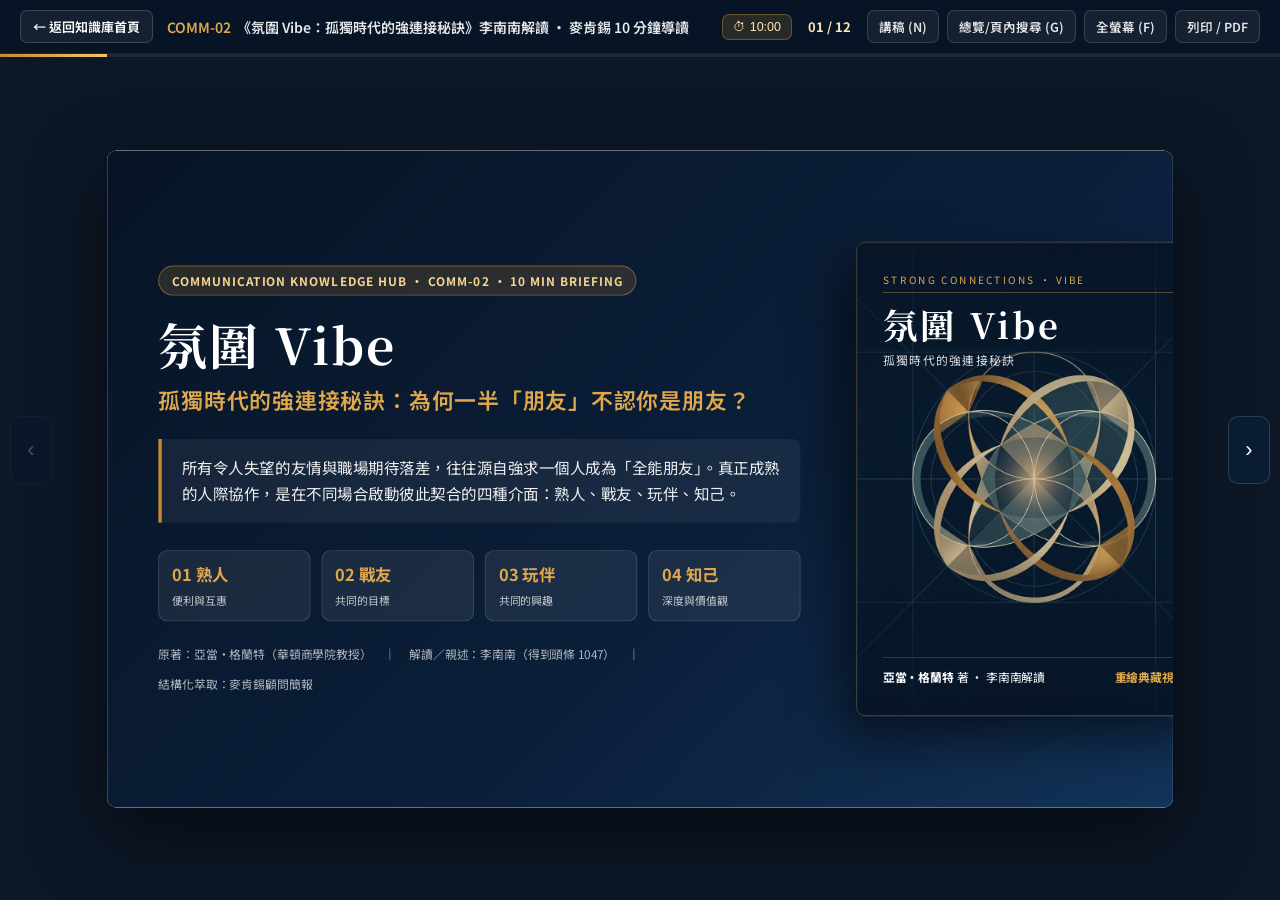
==== decks/vibe-friendship-interfaces.html @ c66e3074 "feat: add COMM-02 Vibe (Adam Grant / Li Nannan) 12-slide McKinsey deck, SVG visuals & search index" ====
<!DOCTYPE html>
<html lang="zh-Hant">
<head>
  <meta charset="UTF-8" />
  <meta name="viewport" content="width=device-width, initial-scale=1.0" />
  <title>《氛圍 Vibe》李南南解讀亞當·格蘭特｜麥肯錫 10 分鐘精華簡報（12 頁）</title>
  <link rel="preconnect" href="https://fonts.googleapis.com" />
  <link rel="preconnect" href="https://fonts.gstatic.com" crossorigin />
  <link href="https://fonts.googleapis.com/css2?family=Noto+Sans+TC:wght@400;500;600;700&family=Noto+Serif+TC:wght@600;700&display=swap" rel="stylesheet" />
  <link rel="stylesheet" href="../assets/css/deck.css" />
</head>
<body>
  <!-- Top Toolbar -->
  <header class="deck-topbar">
    <div class="deck-left">
      <a href="../index.html" class="btn-back-home">← 返回知識庫首頁</a>
      <div class="deck-title-bar">
        <span>COMM-02</span>《氛圍 Vibe：孤獨時代的強連接秘訣》李南南解讀 · 麥肯錫 10 分鐘導讀
      </div>
    </div>

    <div class="deck-controls">
      <button type="button" class="timer-pill" id="timer-pill" title="點擊開始/暫停 10 分鐘計時（雙擊重置）">⏱ 10:00</button>
      <span class="slide-counter" id="slide-counter">01 / 12</span>
      <button type="button" class="ctrl-btn" id="btn-notes" title="快捷鍵 N">講稿 (N)</button>
      <button type="button" class="ctrl-btn" id="btn-grid" title="快捷鍵 G">總覽/頁內搜尋 (G)</button>
      <button type="button" class="ctrl-btn" id="btn-fs" title="快捷鍵 F">全螢幕 (F)</button>
      <button type="button" class="ctrl-btn" id="btn-print" title="列印或匯出 PDF">列印 / PDF</button>
    </div>
  </header>

  <div class="progress-track"><div class="progress-fill" id="progress-fill"></div></div>

  <!-- Navigation Arrows -->
  <button type="button" class="nav-arrow nav-prev" id="btn-prev" aria-label="上一頁">‹</button>
  <button type="button" class="nav-arrow nav-next" id="btn-next" aria-label="下一頁">›</button>

  <!-- Main 16:9 Scaled Stage -->
  <main class="stage-wrapper" id="stage-wrapper">
    <div class="stage-scaler" id="stage-scaler">

      <!-- ================================================================
           SLIDE 01 : 封面
           ================================================================ -->
      <section class="slide slide-cover active"
        data-kicker="COVER · 麥肯錫 10 分鐘精華導讀"
        data-title="《氛圍 Vibe》你的朋友裡，有一半人並不把你當成朋友？"
        data-note-conclusion="這份導讀揭示成年人友誼失望的真正根源：不是人心薄涼，而是「朋友」一詞太含糊；學會精準匹配四種關係介面，才能建立強連接。"
        data-note-evidence="來源為《得到頭條》第 1047 期（11 分 58 秒，李南南親述），解讀華頓商學院組織心理學教授亞當·格蘭特 10 月 13 日上市即登《紐約時報》暢銷榜第一的新書《Vibe》（直譯《氛圍：孤獨時代的強連接秘訣》）。"
        data-note-transition="在深入案例前，我們先用一頁邏輯骨架圖鳥瞰全篇的推論脈絡與結構分工。">
        <div class="cover-grid">
          <div>
            <div class="cover-tag">COMMUNICATION KNOWLEDGE HUB · COMM-02 · 10 MIN BRIEFING</div>
            <h1 class="cover-title">氛圍 Vibe</h1>
            <p class="cover-subtitle">孤獨時代的強連接秘訣：為何一半「朋友」不認你是朋友？</p>
            <div class="cover-thesis">
              所有令人失望的友情與職場期待落差，往往源自強求一個人成為「全能朋友」。真正成熟的人際協作，是在不同場合啟動彼此契合的四種介面：熟人、戰友、玩伴、知己。
            </div>
            <div class="cover-four-badges">
              <div class="cover-badge"><strong>01 熟人</strong><span>便利與互惠</span></div>
              <div class="cover-badge"><strong>02 戰友</strong><span>共同的目標</span></div>
              <div class="cover-badge"><strong>03 玩伴</strong><span>共同的興趣</span></div>
              <div class="cover-badge"><strong>04 知己</strong><span>深度與價值觀</span></div>
            </div>
            <div style="margin-top:26px;font-size:13px;color:rgba(255,255,255,0.68);display:flex;gap:14px;flex-wrap:wrap;">
              <span>原著：亞當·格蘭特（華頓商學院教授）</span>
              <span>｜</span>
              <span>解讀／親述：李南南（得到頭條 1047）</span>
              <span>｜</span>
              <span>結構化萃取：麥肯錫顧問簡報</span>
            </div>
          </div>

          <div class="cover-book-mockup">
            <img src="../assets/images/book-vibe-cover-art.jpg" alt="《氛圍 Vibe》重新繪製典藏封面插畫" />
            <div class="cover-book-scrim"></div>
            <div class="cover-book-top">
              <div style="font-size:11px;letter-spacing:0.22em;color:#E0A84B;border-bottom:1px solid rgba(224,168,75,0.45);padding-bottom:6px;margin-bottom:12px;">STRONG CONNECTIONS · VIBE</div>
              <div style="font-family:'Noto Serif TC',serif;font-size:38px;font-weight:700;letter-spacing:0.08em;line-height:1.2;">氛圍 Vibe</div>
              <div style="font-size:13px;color:rgba(255,255,255,0.85);letter-spacing:0.12em;margin-top:6px;">孤獨時代的強連接秘訣</div>
            </div>
            <div class="cover-book-bottom" style="display:flex;justify-content:space-between;align-items:flex-end;border-top:1px solid rgba(255,255,255,0.2);padding-top:12px;font-size:13px;">
              <div><strong>亞當·格蘭特</strong> 著 · 李南南解讀</div>
              <div style="color:#E0A84B;font-weight:700;">重繪典藏視覺</div>
            </div>
          </div>
        </div>
      </section>

      <!-- ================================================================
           SLIDE 02 : 全篇邏輯骨架圖
           ================================================================ -->
      <section class="slide"
        data-kicker="01 · 全篇邏輯骨架圖"
        data-title="全篇依「現象衝擊→四維拆解→跨界實證→介面升維」推演，重塑成人交往認知"
        data-note-conclusion="本篇結構非常嚴謹，先用「50% 名單錯位」打破迷思，再提出格蘭特的四維朋友模型與跨時代實證，最後延伸為李南南對人性介面與內容創作的洞察。"
        data-note-evidence="格蘭特研究的獨特價值在於不侷限於單一商業公司職場（避免體制內 vs 創業公司文化落差），而是以人類普遍共性為起點，案例涵蓋 1926 年牛津文學史、NASA 國際太空站到好萊塢與華語影壇。"
        data-note-transition="讓我們先聚焦第一個令人意外的研究結論：為什麼你名單裡有一半人並不把你當朋友？">
        <div class="slide-header">
          <div class="slide-kicker-row">
            <span class="slide-kicker">01 · ARCHITECTURE · 全篇邏輯骨架與視角區分</span>
            <span class="slide-pacing">建議節奏 00:50–01:40</span>
          </div>
          <h2 class="action-title">全篇依「現象衝擊→四維拆解→跨界實證→介面升維」推演，重塑<em>成人交往認知</em></h2>
        </div>

        <div class="slide-body">
          <div class="svg-box" style="flex:1;padding:14px;">
            <svg viewBox="0 0 1140 430" xmlns="http://www.w3.org/2000/svg" font-family="'Noto Sans TC', sans-serif">
              <defs>
                <marker id="v-arr-n" viewBox="0 0 10 10" refX="8" refY="5" markerWidth="7" markerHeight="7" orient="auto"><path d="M0,1 L9,5 L0,9 z" fill="#0B1F3A"/></marker>
                <marker id="v-arr-g" viewBox="0 0 10 10" refX="8" refY="5" markerWidth="7" markerHeight="7" orient="auto"><path d="M0,1 L9,5 L0,9 z" fill="#C88A2E"/></marker>
              </defs>

              <!-- Band Header: Grant vs Li Nannan -->
              <rect x="20" y="16" width="810" height="36" rx="8" fill="#0B1F3A"/>
              <text x="425" y="39" text-anchor="middle" fill="#FDE6B8" font-size="13.5" font-weight="700">第一部分：亞當·格蘭特《Vibe》原書核心研究（跨物種共性 · 太空站到體育場）</text>

              <rect x="846" y="16" width="274" height="36" rx="8" fill="#C88A2E"/>
              <text x="983" y="39" text-anchor="middle" fill="#FFFFFF" font-size="13.5" font-weight="700">第二部分：李南南個人延伸思考</text>

              <!-- 4 Columns -->
              <!-- Step 1 -->
              <rect x="20" y="68" width="252" height="270" rx="12" fill="#F8FAFC" stroke="#0B1F3A" stroke-width="2"/>
              <rect x="20" y="68" width="252" height="42" rx="10" fill="#0B1F3A"/>
              <text x="146" y="95" text-anchor="middle" fill="#FFFFFF" font-size="16" font-weight="700">1. 破題診斷 (P03)</text>
              <text x="146" y="136" text-anchor="middle" fill="#B91C1C" font-size="14" font-weight="700">50% 友誼名單不對稱</text>
              <text x="36" y="168" fill="#334155" font-size="13">• 另一半眼裡你只是同事／熟人</text>
              <text x="36" y="194" fill="#334155" font-size="13">• 病灶不在感情薄涼，而在</text>
              <text x="36" y="216" fill="#0B1F3A" font-size="13.5" font-weight="700">  「朋友」一詞太含糊</text>
              <text x="36" y="244" fill="#334155" font-size="13">• 雙方無法對齊彼此期待</text>
              <rect x="34" y="274" width="224" height="48" rx="6" fill="#FEF2F2" stroke="#FCA5A5"/>
              <text x="146" y="303" text-anchor="middle" fill="#B91C1C" font-size="12.5" font-weight="700">痛點：盲求「全能朋友」</text>

              <line x1="272" y1="200" x2="296" y2="200" stroke="#0B1F3A" stroke-width="2.4" marker-end="url(#v-arr-n)"/>

              <!-- Step 2 -->
              <rect x="302" y="68" width="252" height="270" rx="12" fill="#FFFFFF" stroke="#132E52" stroke-width="2"/>
              <rect x="302" y="68" width="252" height="42" rx="10" fill="#132E52"/>
              <text x="428" y="95" text-anchor="middle" fill="#FFFFFF" font-size="16" font-weight="700">2. 核心模型 (P04)</text>
              <text x="428" y="136" text-anchor="middle" fill="#C88A2E" font-size="14" font-weight="700">朋友的四種維度拆解</text>
              <text x="320" y="168" fill="#0B1F3A" font-size="13.5" font-weight="700">① 熟人：便利與互惠</text>
              <text x="320" y="196" fill="#0B1F3A" font-size="13.5" font-weight="700">② 戰友：共同的目標</text>
              <text x="320" y="224" fill="#0B1F3A" font-size="13.5" font-weight="700">③ 玩伴：共同的興趣</text>
              <text x="320" y="252" fill="#0B1F3A" font-size="13.5" font-weight="700">④ 知己：深度情感＋價值觀</text>
              <rect x="316" y="274" width="224" height="48" rx="6" fill="#F0FDFA" stroke="#0F766E"/>
              <text x="428" y="303" text-anchor="middle" fill="#0F766E" font-size="12.5" font-weight="700">解方：在對的場合啟動對的介面</text>

              <line x1="554" y1="200" x2="578" y2="200" stroke="#0B1F3A" stroke-width="2.4" marker-end="url(#v-arr-n)"/>

              <!-- Step 3 -->
              <rect x="584" y="68" width="246" height="270" rx="12" fill="#FFFFFF" stroke="#1E4270" stroke-width="2"/>
              <rect x="584" y="68" width="246" height="42" rx="10" fill="#1E4270"/>
              <text x="707" y="95" text-anchor="middle" fill="#FFFFFF" font-size="16" font-weight="700">3. 實證案例 (P05–07)</text>
              <text x="707" y="136" text-anchor="middle" fill="#1E4270" font-size="14" font-weight="700">跨界四大經典實證</text>
              <text x="600" y="168" fill="#334155" font-size="13">• 路易斯 ✕ 托爾金（墨水社）</text>
              <text x="600" y="196" fill="#334155" font-size="13">• NASA 太空站極端性格搭檔</text>
              <text x="600" y="224" fill="#334155" font-size="13">• 阿斯泰爾 ✕ 金杰羅傑斯</text>
              <text x="600" y="252" fill="#334155" font-size="13">• 周星馳 ✕ 配音員石班瑜</text>
              <rect x="598" y="274" width="218" height="48" rx="6" fill="#F1F5F9" stroke="#CBD5E1"/>
              <text x="707" y="303" text-anchor="middle" fill="#0B1F3A" font-size="12.5" font-weight="700">戰友極默契 ≠ 私下必為密友</text>

              <line x1="830" y1="200" x2="854" y2="200" stroke="#C88A2E" stroke-width="2.4" marker-end="url(#v-arr-g)"/>

              <!-- Step 4 -->
              <rect x="860" y="68" width="260" height="270" rx="12" fill="#FEF7E8" stroke="#C88A2E" stroke-width="2.2"/>
              <rect x="860" y="68" width="260" height="42" rx="10" fill="#C88A2E"/>
              <text x="990" y="95" text-anchor="middle" fill="#FFFFFF" font-size="16" font-weight="700">4. 認知升維 (P08–09)</text>
              <text x="990" y="136" text-anchor="middle" fill="#B4771E" font-size="14" font-weight="700">面對的是「人性不同介面」</text>
              <text x="876" y="168" fill="#334155" font-size="13">• 人性共通：獵奇／上進／慵懶</text>
              <text x="876" y="196" fill="#334155" font-size="13">• 不同平台放置不同介面</text>
              <text x="876" y="224" fill="#334155" font-size="13">• 「受眾定位」多為偽概念</text>
              <text x="876" y="252" fill="#0B1F3A" font-size="13" font-weight="700">• 人同此心：自己是最好的標準</text>
              <rect x="874" y="274" width="232" height="48" rx="6" fill="#0B1F3A"/>
              <text x="990" y="303" text-anchor="middle" fill="#FDE6B8" font-size="12.5" font-weight="700">落地：團隊四象限盤點 (P10–12)</text>

              <!-- Bottom Bar -->
              <rect x="20" y="356" width="1100" height="54" rx="10" fill="#F1F5F9" stroke="#CBD5E1"/>
              <text x="570" y="388" text-anchor="middle" fill="#0B1F3A" font-size="14" font-weight="700">
                研究視角提醒：不依賴單一商業職場假設（如體制內 vs 創業公司差異），而是回歸人類共通的關係發生機制
              </text>
            </svg>
          </div>
        </div>

        <div class="slide-footer">
          <span class="slide-takeaway">格蘭特拆解「友誼四維度」，李南南進一步推演至「人性多介面」與「人同此心」的判斷標準。</span>
          <span class="page-num">02 / 12</span>
        </div>
      </section>

      <!-- ================================================================
           SLIDE 03 : 破題與核心洞察（50% 單向朋友現象）
           ================================================================ -->
      <section class="slide"
        data-kicker="02 · 現象破題與病灶診斷"
        data-title="你心中的朋友名單只有一半是雙向的——病灶不在感情薄涼，而是「朋友」一詞太含糊"
        data-note-conclusion="當你覺得某個朋友「不夠義氣」或「聊不來」時，往往不是感情出了問題，而是你們對「朋友」的定義根本沒對齊。"
        data-note-evidence="格蘭特引述大量研究指出：列出你心裡的朋友名單，大約只有一半人也會把你放進他們的朋友名單；另一半人眼裡你只是同事、熟人或點頭之交。源頭正是「朋友」這兩個字涵蓋太多異質期待，導致雙方無法校準邊界。"
        data-note-transition="既然「朋友」這個詞太模糊，格蘭特如何把它精準拆解？下一頁呈現《Vibe》最核心的四維朋友分類圖。">
        <div class="slide-header">
          <div class="slide-kicker-row">
            <span class="slide-kicker">02 · ROOT CAUSE DIAGNOSIS · 50% 單向名單的真正成因</span>
            <span class="slide-pacing">建議節奏 01:40–02:30</span>
          </div>
          <h2 class="action-title">你心中的朋友名單只有<em>一半是雙向的</em>——病灶不在感情薄涼，而是<em>「朋友」一詞太含糊</em></h2>
        </div>

        <div class="slide-body">
          <div class="grid-2-wide">
            <!-- Left SVG: 50% Asymmetric List -->
            <div class="svg-box" style="padding:14px;">
              <svg viewBox="0 0 680 420" xmlns="http://www.w3.org/2000/svg" font-family="'Noto Sans TC', sans-serif">
                <defs>
                  <marker id="arr-b3" viewBox="0 0 10 10" refX="8" refY="5" markerWidth="6" markerHeight="6" orient="auto"><path d="M0,1 L9,5 L0,9 z" fill="#0F766E"/></marker>
                  <marker id="arr-r3" viewBox="0 0 10 10" refX="8" refY="5" markerWidth="6" markerHeight="6" orient="auto"><path d="M0,1 L9,5 L0,9 z" fill="#B91C1C"/></marker>
                </defs>
                <text x="16" y="26" fill="#0B1F3A" font-size="16" font-weight="700">大量實證研究揭示：成年人友誼名單的「50% 錯位現象」</text>

                <!-- Left Box: Your List -->
                <rect x="18" y="54" width="230" height="330" rx="12" fill="#0B1F3A"/>
                <text x="133" y="92" text-anchor="middle" fill="#E0A84B" font-size="14" font-weight="700">你心裡認定的</text>
                <text x="133" y="122" text-anchor="middle" fill="#FFFFFF" font-size="24" font-weight="700">「朋友名單」</text>
                <text x="133" y="152" text-anchor="middle" fill="#CBD5E1" font-size="13">100% 放入心中清單</text>

                <rect x="42" y="180" width="182" height="82" rx="8" fill="rgba(15,118,110,0.35)" stroke="#34D399"/>
                <text x="133" y="214" text-anchor="middle" fill="#FFFFFF" font-size="22" font-weight="800">~ 50%</text>
                <text x="133" y="242" text-anchor="middle" fill="#CCFBF1" font-size="13">雙向互認的朋友</text>

                <rect x="42" y="278" width="182" height="82" rx="8" fill="rgba(185,28,28,0.35)" stroke="#FCA5A5"/>
                <text x="133" y="312" text-anchor="middle" fill="#FFFFFF" font-size="22" font-weight="800">~ 50%</text>
                <text x="133" y="340" text-anchor="middle" fill="#FEE2E2" font-size="13">單向認定（認知錯位）</text>

                <!-- Arrows -->
                <path d="M248,221 L336,144" fill="none" stroke="#0F766E" stroke-width="2.5" marker-end="url(#arr-b3)"/>
                <path d="M248,319 L336,304" fill="none" stroke="#B91C1C" stroke-width="2.5" stroke-dasharray="6,4" marker-end="url(#arr-r3)"/>

                <!-- Right Top: Mutual -->
                <rect x="346" y="54" width="318" height="148" rx="12" fill="#F0FDFA" stroke="#0F766E" stroke-width="2"/>
                <text x="368" y="88" fill="#0F766E" font-size="16" font-weight="700">✓ 雙向互認（約佔一半）</text>
                <text x="368" y="118" fill="#0B1F3A" font-size="14">對方也把你放進自己的朋友名單</text>
                <text x="368" y="146" fill="#475569" font-size="13">• 彼此期待的互動場合與深度一致</text>
                <text x="368" y="170" fill="#475569" font-size="13">• 不會強求對方扮演不符合關係的角色</text>

                <!-- Right Bottom: Unilateral -->
                <rect x="346" y="228" width="318" height="156" rx="12" fill="#FEF2F2" stroke="#B91C1C" stroke-width="2"/>
                <text x="368" y="262" fill="#B91C1C" font-size="16" font-weight="700">✗ 單向誤判（約佔另一半）</text>
                <text x="368" y="292" fill="#0B1F3A" font-size="14" font-weight="700">在對方眼裡，你其實只是：</text>
                <text x="368" y="320" fill="#334155" font-size="13.5">「一個同事」 · 「一個熟人」 · 「點頭之交」</text>
                <text x="368" y="354" fill="#B91C1C" font-size="12.5" font-weight="700">一旦遇到需要「掏心」或「大事相託」，期待立刻落空</text>
              </svg>
            </div>

            <!-- Right Diagnosis Cards -->
            <div style="display:flex;flex-direction:column;gap:14px;">
              <div class="mc-card navy-top">
                <div class="card-label">CORE INSIGHT · 格蘭特診斷</div>
                <h3 class="card-title">問題不出在感情，問題出在詞彙本身</h3>
                <ul class="mc-list">
                  <li>「朋友」這兩個字在日常語言裡<strong>承載了過多完全不同的功能</strong>。</li>
                  <li>當雙方心裡裝著不同定義時，根本<strong>無法對齊彼此的期待</strong>。</li>
                </ul>
              </div>

              <div class="mc-card gold-top">
                <div class="card-label">WHY GRANT'S VIEW TRAVELS · 研究起點優勢</div>
                <h3 class="card-title">跨越「體制內 vs 創業公司」的職場差異</h3>
                <ul class="mc-list">
                  <li>許多國外研究只看單一商業公司；回到華人環境，一輩子幹到老的體制內與高流動創業公司相處模式截然不同。</li>
                  <li>格蘭特改從<strong>人類物種的普遍共性</strong>出發，結論更具跨文化遷移力。</li>
                </ul>
              </div>

              <div class="callout-navy">
                <strong>管理與社交啟示：</strong>與其抱怨「某人變了、不夠朋友」，不如先問自己：我們原本就在同一個關係維度裡嗎？
              </div>
            </div>
          </div>
        </div>

        <div class="slide-footer">
          <span class="slide-takeaway">50% 的友誼不對稱並非人情冷暖，而是「朋友」概念過於含糊導致的期待錯位。</span>
          <span class="page-num">03 / 12</span>
        </div>
      </section>

      <!-- ================================================================
           SLIDE 04 : 亞當·格蘭特「友誼四維度」模型
           ================================================================ -->
      <section class="slide"
        data-kicker="03 · 核心理論：友誼四維度"
        data-title="將「朋友」精準拆分為熟人、戰友、玩伴、知己，破除「全能朋友」的失望幻覺"
        data-note-conclusion="所有讓人失望的友情，都源自我們期待同一個人同時佔據熟人、戰友、玩伴、知己全部四個維度。"
        data-note-evidence="格蘭特四分法：① 熟人（便利與互惠：鄰居、常去店老闆、順路打車同事）；② 戰友（共同目標：專案默契同事、創業合夥人、一起帶孩子的教練和家長）；③ 玩伴（共同興趣：球友、劇搭子、酒搭子）；④ 知己（深度情感＋共同價值觀：極少數，託妻獻子交情，最低谷時第一個想到）。"
        data-note-transition="這四個維度在真實歷史與團隊中如何共存、甚至化解對立？我們看兩個極具說服力的經典案例。">
        <div class="slide-header">
          <div class="slide-kicker-row">
            <span class="slide-kicker">03 · CORE FRAMEWORK · 亞當·格蘭特友誼四維度模型</span>
            <span class="slide-pacing">建議節奏 02:30–03:20</span>
          </div>
          <h2 class="action-title">將「朋友」精準拆分為<em>熟人、戰友、玩伴、知己</em>，破除<em>「全能朋友」</em>幻覺</h2>
        </div>

        <div class="slide-body" style="gap:14px;">
          <!-- 2x2 SVG Quadrant -->
          <div class="svg-box" style="flex:1;padding:12px;">
            <svg viewBox="0 0 1120 356" xmlns="http://www.w3.org/2000/svg" font-family="'Noto Sans TC', sans-serif">
              <!-- Q1: 熟人 -->
              <rect x="14" y="10" width="534" height="162" rx="12" fill="#F8FAFC" stroke="#64748B" stroke-width="2"/>
              <rect x="14" y="10" width="150" height="162" rx="12" fill="#334155"/>
              <text x="89" y="54" text-anchor="middle" fill="#CBD5E1" font-size="12.5" font-weight="700">DIMENSION 01</text>
              <text x="89" y="92" text-anchor="middle" fill="#FFFFFF" font-size="28" font-weight="700">熟人</text>
              <text x="89" y="128" text-anchor="middle" fill="#FDE6B8" font-size="13" font-weight="700">便利 ✕ 互惠</text>
              <text x="184" y="44" fill="#0B1F3A" font-size="15" font-weight="700">核心紐帶：日常便利與微小互惠</text>
              <text x="184" y="76" fill="#334155" font-size="13.5">• 典型人物：每天打照面的鄰居、常去店鋪的老闆、順風順路搭車同事</text>
              <text x="184" y="106" fill="#334155" font-size="13.5">• 相處邊界：大家不會掏心窩子，但在各自需要時能順手搭把手</text>
              <text x="184" y="144" fill="#64748B" font-size="12.5" font-weight="700">期待校準：珍惜日常善意，切勿拿私密心事或重大承諾苛求</text>

              <!-- Q2: 戰友 -->
              <rect x="572" y="10" width="534" height="162" rx="12" fill="#F8FAFC" stroke="#0B1F3A" stroke-width="2"/>
              <rect x="572" y="10" width="150" height="162" rx="12" fill="#0B1F3A"/>
              <text x="647" y="54" text-anchor="middle" fill="#E0A84B" font-size="12.5" font-weight="700">DIMENSION 02</text>
              <text x="647" y="92" text-anchor="middle" fill="#FFFFFF" font-size="28" font-weight="700">戰友</text>
              <text x="647" y="128" text-anchor="middle" fill="#FDE6B8" font-size="13" font-weight="700">共同目標</text>
              <text x="742" y="44" fill="#0B1F3A" font-size="15" font-weight="700">核心紐帶：共同目標與交付靠譜</text>
              <text x="742" y="76" fill="#334155" font-size="13.5">• 典型人物：專案默契同事、創業合夥人、一起帶孩子的教練與家長</text>
              <text x="742" y="106" fill="#334155" font-size="13.5">• 相處邊界：不一定聊人生理想，但並肩做事時「對方一定靠譜」</text>
              <text x="742" y="144" fill="#0B1F3A" font-size="12.5" font-weight="700">期待校準：以目標達成與專業互信為準，不必強求下班後情緒共振</text>

              <!-- Q3: 玩伴 -->
              <rect x="14" y="186" width="534" height="162" rx="12" fill="#F0FDFA" stroke="#0F766E" stroke-width="2"/>
              <rect x="14" y="186" width="150" height="162" rx="12" fill="#0F766E"/>
              <text x="89" y="230" text-anchor="middle" fill="#CCFBF1" font-size="12.5" font-weight="700">DIMENSION 03</text>
              <text x="89" y="268" text-anchor="middle" fill="#FFFFFF" font-size="28" font-weight="700">玩伴</text>
              <text x="89" y="304" text-anchor="middle" fill="#FDE6B8" font-size="13" font-weight="700">共同興趣</text>
              <text x="184" y="220" fill="#0F766E" font-size="15" font-weight="700">核心紐帶：共同興趣與純粹快樂</text>
              <text x="184" y="252" fill="#334155" font-size="13.5">• 典型人物：一起打球的球友、追劇的「劇搭子」、喝酒的「酒搭子」</text>
              <text x="184" y="282" fill="#334155" font-size="13.5">• 相處邊界：可能連對方做什麼工作都沒問過，但湊在一起就是開心</text>
              <text x="184" y="320" fill="#0F766E" font-size="12.5" font-weight="700">期待校準：享受當下同頻愉悅，不因對方不懂你的工作或煩惱而失落</text>

              <!-- Q4: 知己 -->
              <rect x="572" y="186" width="534" height="162" rx="12" fill="#FEF7E8" stroke="#C88A2E" stroke-width="2.2"/>
              <rect x="572" y="186" width="150" height="162" rx="12" fill="#C88A2E"/>
              <text x="647" y="230" text-anchor="middle" fill="#0B1F3A" font-size="12.5" font-weight="700">DIMENSION 04</text>
              <text x="647" y="268" text-anchor="middle" fill="#FFFFFF" font-size="28" font-weight="700">知己</text>
              <text x="647" y="304" text-anchor="middle" fill="#0B1F3A" font-size="13" font-weight="700">深度情感✕價值觀</text>
              <text x="742" y="220" fill="#B4771E" font-size="15" font-weight="700">核心紐帶：深度情感 ＋ 共同價值觀</text>
              <text x="742" y="252" fill="#334155" font-size="13.5">• 典型特徵：人數往往極少，能託付人生大事、具備「託妻獻子」的交情</text>
              <text x="742" y="282" fill="#334155" font-size="13.5">• 相處邊界：當你跌落人生最低谷時，腦海裡第一個想到的往往就是他</text>
              <text x="742" y="320" fill="#B4771E" font-size="12.5" font-weight="700">期待校準：稀缺而珍貴，需長期誠實與價值共鳴，無法大量批發</text>
            </svg>
          </div>

          <div class="callout-navy">
            <strong>失望的根源公式：</strong>「既懂我工作（戰友）＋ 又能陪我玩（玩伴）＋ 還能接住所有脆弱情緒（知己）」＝ <strong>強求「全能朋友」的不現實幻覺</strong>。
          </div>
        </div>

        <div class="slide-footer">
          <span class="slide-takeaway">認清熟人、戰友、玩伴、知己各自的核心紐帶，是停止人際內耗與失望的第一步。</span>
          <span class="page-num">04 / 12</span>
        </div>
      </section>

      <!-- ================================================================
           SLIDE 05 : 歷史經典實證：C.S. 路易斯 ✕ 托爾金
           ================================================================ -->
      <section class="slide"
        data-kicker="04 · 歷史經典實證：牛津「墨水社」"
        data-title="對立學派也能相交四十年：路易斯與托爾金憑「契合介面」催生兩大奇幻經典"
        data-note-conclusion="即便在學派、信仰與委員會投票上長期對立，只要找準彼此之間高度契合的介面，就能成就維持四十年的深度情誼。"
        data-note-evidence="1926 年 5 月牛津茶會，剛進牛津的 C.S. 路易斯（愛爾蘭裔、英國文學、無神論）遇見托爾金（天主教徒、保守、古英語與北歐語言）。兩人在教學委員會常投反對票，卻因同樣痴迷北歐神話一見如故，共組每週二酒吧見面的「墨水社」。路易斯近 20 年勸托爾金別放棄《魔戒》；托爾金辯論基督教拉回無神論的路易斯並間接催生《納尼亞傳奇》。"
        data-note-transition="這個 1926 年的文學史故事展現了「介面契合」跨越差異的威力；在最極端高壓的現代太空任務裡，同樣的原理依然救命。">
        <div class="slide-header">
          <div class="slide-kicker-row">
            <span class="slide-kicker">04 · HISTORICAL EVIDENCE · 1926 牛津茶會到「墨水社」的四十年情誼</span>
            <span class="slide-pacing">建議節奏 03:20–04:10</span>
          </div>
          <h2 class="action-title">對立學派也能相交四十年：路易斯與托爾金憑<em>「契合介面」</em>催生兩大奇幻經典</h2>
        </div>

        <div class="slide-body">
          <div class="grid-2-left">
            <!-- Left: Contrast Card -->
            <div style="display:flex;flex-direction:column;gap:12px;">
              <div class="mc-card red-top">
                <div class="card-label">STARTING POINT · 表面看來「注定是對手」</div>
                <h3 class="card-title">背景、信仰與牛津學派全面對立</h3>
                <table class="mc-table">
                  <thead><tr><th>對比維度</th><th>C.S. 路易斯</th><th>J.R.R. 托爾金</th></tr></thead>
                  <tbody>
                    <tr><td><strong>出身背景</strong></td><td>愛爾蘭裔</td><td>天主教徒 · 立場保守</td></tr>
                    <tr><td><strong>學術領域</strong></td><td>偏重英國文學</td><td>古英語與北歐語言</td></tr>
                    <tr><td><strong>宗教初期</strong></td><td>無神論者</td><td>虔誠天主教徒</td></tr>
                    <tr><td><strong>校內立場</strong></td><td colspan="2" style="color:#B91C1C;font-weight:700;">牛津對立學派，教學委員會上常互投反對票</td></tr>
                  </tbody>
                </table>
              </div>

              <div class="callout-gold">
                <strong>格蘭特核心觀察：</strong>他們並非每天黏在一起，也非無話不談，一輩子在某些問題上仍在對立——能走過四十年，只因從未把彼此當成「全能朋友」。
              </div>
            </div>

            <!-- Right SVG: 1926 Convergence & Triple Interface -->
            <div class="svg-box" style="padding:14px;">
              <svg viewBox="0 0 640 420" xmlns="http://www.w3.org/2000/svg" font-family="'Noto Sans TC', sans-serif">
                <defs>
                  <marker id="arr-o5" viewBox="0 0 10 10" refX="8" refY="5" markerWidth="7" markerHeight="7" orient="auto"><path d="M0,1 L9,5 L0,9 z" fill="#C88A2E"/></marker>
                </defs>
                <!-- Spark -->
                <rect x="16" y="14" width="608" height="72" rx="10" fill="#0B1F3A"/>
                <text x="320" y="42" text-anchor="middle" fill="#E0A84B" font-size="14" font-weight="700">1926 年 5 月牛津茶會 · 偶然引爆的共同介面</text>
                <text x="320" y="68" text-anchor="middle" fill="#FFFFFF" font-size="15.5" font-weight="700">聊起「北歐神話」——原來這世上還有人像自己一樣痴迷這些古老故事！</text>

                <line x1="320" y1="86" x2="320" y2="114" stroke="#C88A2E" stroke-width="2.5" marker-end="url(#arr-o5)"/>

                <!-- Inkings -->
                <rect x="70" y="122" width="500" height="58" rx="10" fill="#FEF7E8" stroke="#C88A2E" stroke-width="2"/>
                <text x="320" y="147" text-anchor="middle" fill="#0B1F3A" font-size="15" font-weight="700">共組「墨水社」：每週二在牛津酒吧見面，互相朗讀草稿</text>
                <text x="320" y="169" text-anchor="middle" fill="#B4771E" font-size="12.5">從單一契合介面出發，同時解鎖戰友、玩伴與知己三重關係</text>

                <!-- 3 Interfaces -->
                <rect x="16" y="200" width="192" height="142" rx="10" fill="#F8FAFC" stroke="#0B1F3A" stroke-width="1.8"/>
                <text x="112" y="228" text-anchor="middle" fill="#0B1F3A" font-size="15" font-weight="700">介面一：戰友</text>
                <text x="30" y="254" fill="#334155" font-size="12.5">• 共同推動英國文學復興</text>
                <text x="30" y="276" fill="#334155" font-size="12.5">• 路易斯用近二十年反覆</text>
                <text x="30" y="296" fill="#0B1F3A" font-size="12.5" font-weight="700">  勸托爾金別放棄《魔戒》</text>

                <rect x="224" y="200" width="192" height="142" rx="10" fill="#F0FDFA" stroke="#0F766E" stroke-width="1.8"/>
                <text x="320" y="228" text-anchor="middle" fill="#0F766E" font-size="15" font-weight="700">介面二：玩伴</text>
                <text x="238" y="254" fill="#334155" font-size="12.5">• 每週二固定聚在酒吧</text>
                <text x="238" y="276" fill="#334155" font-size="12.5">• 一起聊天、講笑話</text>
                <text x="238" y="296" fill="#0F766E" font-size="12.5" font-weight="700">  純粹分享創作與生活樂趣</text>

                <rect x="432" y="200" width="192" height="142" rx="10" fill="#FEF7E8" stroke="#C88A2E" stroke-width="1.8"/>
                <text x="528" y="228" text-anchor="middle" fill="#B4771E" font-size="15" font-weight="700">介面三：知己</text>
                <text x="446" y="254" fill="#334155" font-size="12.5">• 無數夜裡辯論基督教</text>
                <text x="446" y="276" fill="#334155" font-size="12.5">• 間接催生《納尼亞傳奇》</text>
                <text x="446" y="296" fill="#B4771E" font-size="12.5" font-weight="700">• 「沒有他靈魂會枯死」</text>

                <!-- Outcome -->
                <rect x="16" y="358" width="608" height="46" rx="8" fill="#0B1F3A"/>
                <text x="320" y="386" text-anchor="middle" fill="#FDE6B8" font-size="14" font-weight="700">歷史成果：沒有這兩個「對立者」的碰撞，就沒有 20 世紀最重要的兩部奇幻文學</text>
              </svg>
            </div>
          </div>
        </div>

        <div class="slide-footer">
          <span class="slide-takeaway">友誼長青不靠全方位一致，而在於在對的場合找到並深耕彼此契合的介面。</span>
          <span class="page-num">05 / 12</span>
        </div>
      </section>

      <!-- ================================================================
           SLIDE 06 : 極端實證：NASA 國際太空站搭檔
           ================================================================ -->
      <section class="slide"
        data-kicker="05 · 極端協作實證：NASA 國際太空站"
        data-title="性格完全相反也能在太空力挽狂瀾：靠的不是合拍，而是按場合精準切換對待介面"
        data-note-conclusion="高難度協作不需要團隊成員性格相投；只要清楚在訓練室、飯桌與控制台分別啟動哪種關係介面，截然相反的搭檔也能發揮極致默契。"
        data-note-evidence="國際太空站真實搭檔：美國女太空人凱迪·科爾曼（極其冷靜、分析型完美主義者）✕ 義大利男太空人保羅·內斯波利（情緒外露、浮誇、愛冒險）。NASA 純按技術能力配對，完全沒考慮性格。普通職場簡直是災難配方，兩人卻在多次危險場合力挽狂瀾——因為在訓練室是戰友、飯桌上是玩伴、控制台前是熟人。"
        data-note-transition="除了極限環境，現代娛樂與影視史上也有許多默契滿分、私下卻不強求當密友的經典例證。">
        <div class="slide-header">
          <div class="slide-kicker-row">
            <span class="slide-kicker">05 · EXTREME COLLABORATION · NASA 國際太空站真實搭檔</span>
            <span class="slide-pacing">建議節奏 04:10–05:00</span>
          </div>
          <h2 class="action-title">性格完全相反也能在太空力挽狂瀾：靠的不是合拍，而是<em>按場合切換對待介面</em></h2>
        </div>

        <div class="slide-body" style="gap:16px;">
          <!-- Top SVG: Opposite Personalities + 3 Context Switches -->
          <div class="svg-box" style="flex:1;padding:14px;">
            <svg viewBox="0 0 1120 340" xmlns="http://www.w3.org/2000/svg" font-family="'Noto Sans TC', sans-serif">
              <defs>
                <marker id="arr-s6" viewBox="0 0 10 10" refX="8" refY="5" markerWidth="7" markerHeight="7" orient="auto"><path d="M0,1 L9,5 L0,9 z" fill="#C88A2E"/></marker>
              </defs>
              <!-- Left Partner A -->
              <rect x="14" y="16" width="318" height="132" rx="10" fill="#0B1F3A"/>
              <text x="34" y="46" fill="#E0A84B" font-size="12.5" font-weight="700">美國女太空人 · NASA 技術配對</text>
              <text x="34" y="78" fill="#FFFFFF" font-size="20" font-weight="700">凱迪·科爾曼 (Cady Coleman)</text>
              <text x="34" y="108" fill="#CBD5E1" font-size="13.5">• 性格特徵：極其冷靜</text>
              <text x="34" y="130" fill="#CBD5E1" font-size="13.5">• 工作風格：接近分析型的完美主義者</text>

              <!-- Center Clash Badge -->
              <rect x="356" y="42" width="408" height="80" rx="10" fill="#FEF2F2" stroke="#FCA5A5" stroke-width="1.8"/>
              <text x="560" y="72" text-anchor="middle" fill="#B91C1C" font-size="14.5" font-weight="700">普通職場眼中的「災難配方」</text>
              <text x="560" y="98" text-anchor="middle" fill="#334155" font-size="13">NASA 挑選長時間搭檔完全不考慮性格，純按技術能力配對</text>

              <!-- Right Partner B -->
              <rect x="788" y="16" width="318" height="132" rx="10" fill="#1E4270"/>
              <text x="808" y="46" fill="#FDE6B8" font-size="12.5" font-weight="700">義大利男太空人 · 性格完全相反</text>
              <text x="808" y="78" fill="#FFFFFF" font-size="20" font-weight="700">保羅·內斯波利 (Paolo Nespoli)</text>
              <text x="808" y="108" fill="#CBD5E1" font-size="13.5">• 性格特徵：情緒外露、浮誇</text>
              <text x="808" y="130" fill="#CBD5E1" font-size="13.5">• 工作風格：熱愛冒險、表達奔放</text>

              <line x1="560" y1="122" x2="560" y2="162" stroke="#C88A2E" stroke-width="2.8" marker-end="url(#arr-s6)"/>

              <!-- 3 Situational Interface Cards -->
              <rect x="14" y="170" width="346" height="150" rx="12" fill="#F8FAFC" stroke="#0B1F3A" stroke-width="2"/>
              <rect x="14" y="170" width="346" height="40" rx="10" fill="#0B1F3A"/>
              <text x="187" y="196" text-anchor="middle" fill="#E0A84B" font-size="15" font-weight="700">場合一：訓練室 → 啟動【戰友介面】</text>
              <text x="34" y="240" fill="#0B1F3A" font-size="14" font-weight="700">對準共同任務與極限安全目標</text>
              <text x="34" y="268" fill="#334155" font-size="13">忽略情緒表達差異，只看專業分工與臨危靠譜</text>
              <text x="34" y="294" fill="#0F766E" font-size="13" font-weight="700">結果：多次在危險場合力挽狂瀾</text>

              <rect x="387" y="170" width="346" height="150" rx="12" fill="#F0FDFA" stroke="#0F766E" stroke-width="2"/>
              <rect x="387" y="170" width="346" height="40" rx="10" fill="#0F766E"/>
              <text x="560" y="196" text-anchor="middle" fill="#FFFFFF" font-size="15" font-weight="700">場合二：飯桌上 → 啟動【玩伴介面】</text>
              <text x="407" y="240" fill="#0B1F3A" font-size="14" font-weight="700">卸下任務高壓，共享生活放鬆時刻</text>
              <text x="407" y="268" fill="#334155" font-size="13">接納彼此的文化與幽默方式，維持太空艙愉悅氛圍</text>
              <text x="407" y="294" fill="#0F766E" font-size="13" font-weight="700">結果：長駐封閉空間仍保持低內耗</text>

              <rect x="760" y="170" width="346" height="150" rx="12" fill="#FEF7E8" stroke="#C88A2E" stroke-width="2"/>
              <rect x="760" y="170" width="346" height="40" rx="10" fill="#C88A2E"/>
              <text x="933" y="196" text-anchor="middle" fill="#FFFFFF" font-size="15" font-weight="700">場合三：控制台前 → 啟動【熟人介面】</text>
              <text x="780" y="240" fill="#0B1F3A" font-size="14" font-weight="700">保持專業禮貌、互惠配合、不越邊界</text>
              <text x="780" y="268" fill="#334155" font-size="13">不要求分析派變熱情，也不強迫冒險派變拘謹</text>
              <text x="780" y="294" fill="#B4771E" font-size="13" font-weight="700">結果：以「介面切換」替代性格改造</text>
            </svg>
          </div>

          <div class="callout-gold">
            <strong>關鍵結論：</strong>真正成就這對搭檔的，不是「性格合得來」，而是「從不試圖把對方變成全能朋友，清楚知道在每種場合該用哪一種方式對待對方」。
          </div>
        </div>

        <div class="slide-footer">
          <span class="slide-takeaway">團隊協作不必強求性格同頻；在不同場合切換戰友、玩伴與熟人介面，異質搭檔反而無堅不摧。</span>
          <span class="page-num">06 / 12</span>
        </div>
      </section>

      <!-- ================================================================
           SLIDE 07 : 職場黃金搭檔去魅
           ================================================================ -->
      <section class="slide"
        data-kicker="06 · 職場協作去魅：黃金搭檔的邊界"
        data-title="極致職業默契不必延伸到私生活——許多黃金搭檔在戲外從來不是親密朋友"
        data-note-conclusion="我們常誤以為事業上完美配合的搭檔私下必然親密無間；但事實證明，純粹且清晰的「戰友介面」反而能保護雙方產出世界級作品。"
        data-note-evidence="來源列舉兩組著名搭檔：① 弗雷德·阿斯泰爾 ✕ 金杰·羅傑斯（好萊塢歷史最著名歌舞搭檔，合作十部經典電影，羅傑斯在自傳寫明兩人是出色職業搭檔，戲外從不是親密無間的朋友）；② 周星馳 ✕ 配音員石班瑜（聲音成為周星馳喜劇靈魂一部分，石班瑜受訪回憶私下其實並不熟悉、很少見面、甚至沒一起吃過飯）。"
        data-note-transition="理解了不同場合的關係介面後，李南南進一步提出他自己的觀察：在成人與網路世界裡，我們究竟在跟誰互動？">
        <div class="slide-header">
          <div class="slide-kicker-row">
            <span class="slide-kicker">06 · WORKPLACE DEMYSTIFICATION · 黃金搭檔 ≠ 私密摯友</span>
            <span class="slide-pacing">建議節奏 05:00–05:45</span>
          </div>
          <h2 class="action-title">極致職業默契不必延伸到私生活——許多黃金搭檔在戲外<em>從來不是親密朋友</em></h2>
        </div>

        <div class="slide-body">
          <div class="grid-2">
            <!-- Case 1: Fred & Ginger -->
            <div class="mc-card navy-top" style="gap:14px;">
              <div>
                <div class="card-label">CASE 01 · 好萊塢影史最著名歌舞搭檔</div>
                <h3 class="card-title">弗雷德·阿斯泰爾 ✕ 金杰·羅傑斯</h3>
              </div>

              <div style="display:grid;grid-template-columns:1fr 1fr;gap:12px;">
                <div style="padding:14px;border-radius:8px;background:#F0FDFA;border-top:3px solid #0F766E;">
                  <div style="font-size:12px;font-weight:700;color:#0F766E;margin-bottom:4px;">銀幕戰友介面</div>
                  <div style="font-size:14px;font-weight:700;color:#0B1F3A;">合作十部經典電影</div>
                  <p style="margin:6px 0 0;font-size:13px;color:#334155;">銀幕上的雙人舞蹈默契堪稱影史典範，令所有觀眾深信兩人私交甚篤。</p>
                </div>
                <div style="padding:14px;border-radius:8px;background:#F8FAFC;border-top:3px solid #64748B;">
                  <div style="font-size:12px;font-weight:700;color:#64748B;margin-bottom:4px;">真實私人邊界</div>
                  <div style="font-size:14px;font-weight:700;color:#0B1F3A;">自傳親口澄清</div>
                  <p style="margin:6px 0 0;font-size:13px;color:#334155;">金杰·羅傑斯在自傳中直言：兩人是非常出色的<strong>職業搭檔</strong>，戲外從不是親密無間的朋友。</p>
                </div>
              </div>

              <div class="callout-gold">
                <strong>團隊借鏡：</strong>專案上的完美配合，本質是對齊了「戰友介面」，不需要用下班後是否吃飯聚會來檢驗關係成敗。
              </div>
            </div>

            <!-- Case 2: Stephen Chow & Shi Banyu -->
            <div class="mc-card gold-top" style="gap:14px;">
              <div>
                <div class="card-label">CASE 02 · 華語喜劇靈魂組合</div>
                <h3 class="card-title">周星馳 ✕ 御用配音員石班瑜</h3>
              </div>

              <div style="display:grid;grid-template-columns:1fr 1fr;gap:12px;">
                <div style="padding:14px;border-radius:8px;background:#FEF7E8;border-top:3px solid #C88A2E;">
                  <div style="font-size:12px;font-weight:700;color:#B4771E;margin-bottom:4px;">作品融合介面</div>
                  <div style="font-size:14px;font-weight:700;color:#0B1F3A;">喜劇形象一體兩面</div>
                  <p style="margin:6px 0 0;font-size:13px;color:#334155;">石班瑜的招牌笑聲與聲線早已成為無數觀眾心中周星馳喜劇形象不可分割的一部分。</p>
                </div>
                <div style="padding:14px;border-radius:8px;background:#F8FAFC;border-top:3px solid #64748B;">
                  <div style="font-size:12px;font-weight:700;color:#64748B;margin-bottom:4px;">真實私人邊界</div>
                  <div style="font-size:14px;font-weight:700;color:#0B1F3A;">甚至沒一起吃過飯</div>
                  <p style="margin:6px 0 0;font-size:13px;color:#334155;">石班瑜在採訪中回憶：兩人私下其實並不熟悉、見面機會極少，甚至沒一起吃過飯。</p>
                </div>
              </div>

              <div class="callout-navy">
                <strong>去魅價值：</strong>承認「專業戰友」不必等同「私人知己」，能大幅釋放職場協作的心理包袱，讓合作更純粹高效。
              </div>
            </div>
          </div>
        </div>

        <div class="slide-footer">
          <span class="slide-takeaway">許多我們以為必為好友的黃金組合，其實是守住了「戰友介面」的邊界，成就極致專業輸出。</span>
          <span class="page-num">07 / 12</span>
        </div>
      </section>

      <!-- ================================================================
           SLIDE 08 : 李南南延伸洞見：面對的是「人性不同介面」
           ================================================================ -->
      <section class="slide"
        data-kicker="07 · 成人認知升維（講者個人延伸）"
        data-title="你面對的不是一個「完整的人」，而是對方當下被平台或情境調用的「人性介面」"
        data-note-conclusion="特別註明：本頁為講者李南南的個人延伸觀點（非格蘭特原書轉述）。人們彼此像兩個物種的錯覺，往往只是因為雙方交互時調用了不同的「人性介面」。"
        data-note-evidence="李南南觀察：人與人基本情感類型差異並不大，每個人都有獵奇、上進與慵懶的一面，很少永遠上進或永遠擺爛。大家常把不同介面分置於不同平台——獵奇放短影音、上進放得到 App、想秀放小某書。過去一個月多數人既看諾貝爾獎也看八卦、既關心川普中期選舉也吃黃仁勳大瓜，單一行為都不代表全部的你。"
        data-note-transition="如果人與人底層情感差異其實沒有想像中巨大，那會如何顛覆職場上常見的「貼標籤」與「受眾定位」思維？">
        <div class="slide-header">
          <div class="slide-kicker-row">
            <span class="slide-kicker">07 · HUMAN INTERFACES (講者李南南個人觀點探討) · 非「完整的人」而是「多維介面」</span>
            <span class="slide-pacing">建議節奏 05:45–06:35</span>
          </div>
          <h2 class="action-title">你面對的不是一個「完整的人」，而是當下被情境調用的<em>「人性不同介面」</em></h2>
        </div>

        <div class="slide-body">
          <div class="grid-2-wide">
            <!-- Left SVG: Multi-interface Projection -->
            <div class="svg-box" style="padding:14px;">
              <svg viewBox="0 0 680 420" xmlns="http://www.w3.org/2000/svg" font-family="'Noto Sans TC', sans-serif">
                <defs>
                  <marker id="arr-i8" viewBox="0 0 10 10" refX="8" refY="5" markerWidth="6" markerHeight="6" orient="auto"><path d="M0,1 L9,5 L0,9 z" fill="#C88A2E"/></marker>
                </defs>
                <text x="16" y="26" fill="#0B1F3A" font-size="16" font-weight="700">成年人的「人性多介面分置現象」（尤以網際網路世界最顯著）</text>

                <!-- Center/Left Core Person -->
                <rect x="20" y="76" width="224" height="270" rx="14" fill="#0B1F3A"/>
                <text x="132" y="114" text-anchor="middle" fill="#E0A84B" font-size="13" font-weight="700">真實的每一個成年人</text>
                <text x="132" y="148" text-anchor="middle" fill="#FFFFFF" font-size="22" font-weight="700">共通基本情感</text>
                <rect x="42" y="174" width="180" height="36" rx="6" fill="rgba(255,255,255,0.1)"/>
                <text x="132" y="197" text-anchor="middle" fill="#FDE6B8" font-size="13.5">✓ 都有「上進愛學」一面</text>
                <rect x="42" y="220" width="180" height="36" rx="6" fill="rgba(255,255,255,0.1)"/>
                <text x="132" y="243" text-anchor="middle" fill="#CBD5E1" font-size="13.5">✓ 都有「獵奇八卦」一面</text>
                <rect x="42" y="266" width="180" height="36" rx="6" fill="rgba(255,255,255,0.1)"/>
                <text x="132" y="289" text-anchor="middle" fill="#CBD5E1" font-size="13.5">✓ 都有「慵懶想秀」一面</text>
                <text x="132" y="328" text-anchor="middle" fill="#94A3B8" font-size="11.5">少有人永遠上進，也少有人永遠擺爛</text>

                <!-- Arrows to 3 Platforms -->
                <path d="M244,142 L336,92" fill="none" stroke="#C88A2E" stroke-width="2.2" marker-end="url(#arr-i8)"/>
                <path d="M244,210 L336,210" fill="none" stroke="#C88A2E" stroke-width="2.2" marker-end="url(#arr-i8)"/>
                <path d="M244,278 L336,328" fill="none" stroke="#C88A2E" stroke-width="2.2" marker-end="url(#arr-i8)"/>

                <!-- Platform 1 -->
                <rect x="346" y="46" width="316" height="92" rx="10" fill="#F8FAFC" stroke="#0B1F3A" stroke-width="1.8"/>
                <text x="366" y="74" fill="#0B1F3A" font-size="14.5" font-weight="700">介面 A：得到 App（上進愛學習）</text>
                <text x="366" y="99" fill="#334155" font-size="13">關注諾貝爾獎報導、川普中期選舉、深度課程</text>
                <text x="366" y="122" fill="#64748B" font-size="12">→ 在這裡調用的是「喚醒心中猛虎」的進取介面</text>

                <!-- Platform 2 -->
                <rect x="346" y="164" width="316" height="92" rx="10" fill="#FEF7E8" stroke="#C88A2E" stroke-width="1.8"/>
                <text x="366" y="192" fill="#B4771E" font-size="14.5" font-weight="700">介面 B：短影音平台（獵奇與放鬆）</text>
                <text x="366" y="217" fill="#334155" font-size="13">刷娛樂八卦、吃黃仁勳大瓜、享受片刻閒暇</text>
                <text x="366" y="240" fill="#64748B" font-size="12">→ 每件事都是你做的，但不能代表「全部的你」</text>

                <!-- Platform 3 -->
                <rect x="346" y="282" width="316" height="92" rx="10" fill="#F0FDFA" stroke="#0F766E" stroke-width="1.8"/>
                <text x="366" y="310" fill="#0F766E" font-size="14.5" font-weight="700">介面 C：小某書（想秀一下的生活面）</text>
                <text x="366" y="335" fill="#334155" font-size="13">展示精緻生活片段、旅遊、個人品味與社交名片</text>
                <text x="366" y="358" fill="#64748B" font-size="12">→ 把不同自我分置在不同數位與現實場景中</text>
              </svg>
            </div>

            <!-- Right Cards -->
            <div style="display:flex;flex-direction:column;gap:14px;">
              <div class="mc-card navy-top">
                <div class="card-label">PERCEPTION BIAS · 為何常覺得彼此像「兩個物種」？</div>
                <h3 class="card-title">只是交互那一刻，彼此調用的介面不同</h3>
                <p style="margin:0;font-size:13.5px;color:#334155;line-height:1.65;">
                  也許你此刻正喚醒心中猛虎全力衝刺，而對方剛好在享受片刻閒暇；於是他在你眼裡就瞬間被貼上「不求上進」的標籤。
                </p>
              </div>

              <div class="mc-card gold-top" style="flex:1;">
                <div class="card-label">MATURITY CHECK · 成年人交際的清醒度</div>
                <h3 class="card-title">別拿單一介面去審判一個人的全部</h3>
                <ul class="mc-list">
                  <li>看懂介面分置，就不會因同事偶爾摸魚或家人刷短影音而全盤否定對方。</li>
                  <li>同時區辨清楚：<strong>本頁屬於講者李南南的延伸觀察</strong>，與格蘭特原書實證並列參考。</li>
                </ul>
              </div>
            </div>
          </div>
        </div>

        <div class="slide-footer">
          <span class="slide-takeaway">人與人的情感底色差異沒那麼大；看到某人當下的側面時，記得那只是他眾多介面之一。</span>
          <span class="page-num">08 / 12</span>
        </div>
      </section>

      <!-- ================================================================
           SLIDE 09 : 「人同此心」與偽「受眾定位」反思
           ================================================================ -->
      <section class="slide"
        data-kicker="08 · 判斷標準重塑（講者職業反思）"
        data-title="「人同此心，心同此理」：戒除偽受眾定位的藉口，用自己的真心認可當作最高標準"
        data-note-conclusion="除專業特定技能外，許多內容與溝通裡的「受眾定位」只是從業者交差的藉口；承認人同此心，自己真心認可的東西別人大概率也認可。"
        data-note-evidence="李南南以自身內容行業反思：『受眾定位』預設人與人截然不同（如年輕人只愛八卦、中年人一定焦慮），讓作者即使不喜歡某篇稿子也能心安理得交差——『反正總有那一類受眾愛看』，結果寫出的東西大概率不好看。真標準其實很單純卻極難：誠實面對自己，自己真心認可才會做出好作品。"
        data-note-transition="看完了現象、模型、案例與認知延伸，下一頁我們用一張因果鏈把全篇論證串起來，並誠實標註原書待續的留白。">
        <div class="slide-header">
          <div class="slide-kicker-row">
            <span class="slide-kicker">08 · COMMUNICATION INTEGRITY · 從人際介面看「受眾定位」與真誠標準</span>
            <span class="slide-pacing">建議節奏 06:35–07:20</span>
          </div>
          <h2 class="action-title"><em>「人同此心，心同此理」</em>：戒除偽受眾定位藉口，以<em>自己真心認可</em>作溝通最高標準</h2>
        </div>

        <div class="slide-body">
          <div class="grid-2">
            <!-- Left: Fake Audience Targeting -->
            <div class="mc-card red-top" style="gap:12px;">
              <div>
                <div class="card-label">TRAP · 偽「受眾定位」的心理逃避機制</div>
                <h3 class="card-title">為什麼很多人喜歡把「受眾定位」掛在嘴邊？</h3>
              </div>
              <ul class="mc-list">
                <li><strong>錯誤預設：</strong>假設人與人是截然不同的物種——年輕人只愛八卦、中年人必定焦慮、某類人無條件關心商業新聞。</li>
                <li><strong>真實動機：</strong>這個詞對創作者／溝通者「太好用」——就算自己不喜歡這份稿件或簡報，也能自我安慰「世界上有那一類受眾會喜歡」，從而<strong>心安理得地交差</strong>。</li>
                <li><strong>必然結果：</strong>建立在「假設不存在的差異」之上，寫出或講出的內容<strong>大概率不好看、難打動人</strong>。</li>
              </ul>
              <div style="margin-top:auto;padding:10px 12px;border-radius:8px;background:#FEF2F2;color:#B91C1C;font-size:12.5px;font-weight:700;">
                註：針對特定職業、特定技能的專業內容除外。
              </div>
            </div>

            <!-- Right: Sincere Standard -->
            <div class="mc-card teal-top" style="gap:12px;">
              <div>
                <div class="card-label">GOLD STANDARD · 人同此心，心同此理</div>
                <h3 class="card-title">你自己就是最好的標準——難在誠實面對自己</h3>
              </div>
              <div class="svg-box" style="border:none;padding:2px;flex:1;">
                <svg viewBox="0 0 520 220" xmlns="http://www.w3.org/2000/svg" font-family="'Noto Sans TC', sans-serif">
                  <rect x="10" y="14" width="500" height="72" rx="10" fill="#0B1F3A"/>
                  <text x="260" y="44" text-anchor="middle" fill="#E0A84B" font-size="14" font-weight="700">底層公理：人同此心，心同此理</text>
                  <text x="260" y="69" text-anchor="middle" fill="#FFFFFF" font-size="14">你自己真心認可、被打動的內容，別人大概率也會認可</text>

                  <rect x="10" y="106" width="240" height="96" rx="10" fill="#F0FDFA" stroke="#0F766E" stroke-width="1.8"/>
                  <text x="130" y="136" text-anchor="middle" fill="#0F766E" font-size="14.5" font-weight="700">對作品與簡報的價值</text>
                  <text x="130" y="162" text-anchor="middle" fill="#334155" font-size="12.5">剔除敷衍與迎合假想敵，</text>
                  <text x="130" y="182" text-anchor="middle" fill="#334155" font-size="12.5">產出真正有生命力的表達</text>

                  <rect x="270" y="106" width="240" height="96" rx="10" fill="#FEF7E8" stroke="#C88A2E" stroke-width="1.8"/>
                  <text x="390" y="136" text-anchor="middle" fill="#B4771E" font-size="14.5" font-weight="700">對自我修煉的挑戰</text>
                  <text x="390" y="162" text-anchor="middle" fill="#334155" font-size="12.5">看起來單純卻難度極高：</text>
                  <text x="390" y="182" text-anchor="middle" fill="#0B1F3A" font-size="12.5" font-weight="700">最難是「誠實面對自己」</text>
                </svg>
              </div>
              <div class="callout-gold">
                <strong>雙重收穫：</strong>一旦守住這一關，你不僅能做出更好的溝通與作品，你自己也會因此變得更好。
              </div>
            </div>
          </div>
        </div>

        <div class="slide-footer">
          <span class="slide-takeaway">別把「受眾不同」當作平庸表達的擋箭牌；連自己都說服不了的訊息，很難真正抵達別人。</span>
          <span class="page-num">09 / 12</span>
        </div>
      </section>

      <!-- ================================================================
           SLIDE 10 : 全篇論證脈絡串聯
           ================================================================ -->
      <section class="slide"
        data-kicker="09 · 全篇論證脈絡串聯"
        data-title="從「50% 認知錯位」到「介面精準匹配」，一步步推導出成人強連接的全新境界"
        data-note-conclusion="全篇五段論證環環相扣：先診斷關係失望源於概念含糊，再拆出四維分類與跨界證據，最終昇華為看懂「人性不同介面」的從容境界。"
        data-note-evidence="嚴守事實邊界：文末亞當·格蘭特指出『一旦意識到面對的是人性中的不同介面，人際交往將走進全新境界』，並預告『具體怎麼做，我們明天接著說』——因此格蘭特後續具體實作步驟於本篇「原文未載」。"
        data-note-transition="既然本篇已清晰確立了四維分類與介面認知，接下來兩頁我們把這套模型直接轉化為個人與團隊可落地的盤點矩陣與行動清單。">
        <div class="slide-header">
          <div class="slide-kicker-row">
            <span class="slide-kicker">09 · LOGICAL SYNTHESIS · 前後論證因果串聯與原文邊界聲明</span>
            <span class="slide-pacing">建議節奏 07:20–08:10</span>
          </div>
          <h2 class="action-title">從「50% 認知錯位」到<em>「介面精準匹配」</em>，逐層推導成人強連接的全新境界</h2>
        </div>

        <div class="slide-body" style="gap:16px;">
          <div class="svg-box" style="flex:1;padding:14px;">
            <svg viewBox="0 0 1120 310" xmlns="http://www.w3.org/2000/svg" font-family="'Noto Sans TC', sans-serif">
              <defs>
                <marker id="arr-c10" viewBox="0 0 10 10" refX="8" refY="5" markerWidth="7" markerHeight="7" orient="auto"><path d="M0,1 L9,5 L0,9 z" fill="#C88A2E"/></marker>
              </defs>
              <!-- Step 1 -->
              <rect x="10" y="24" width="200" height="196" rx="10" fill="#F8FAFC" stroke="#0B1F3A" stroke-width="1.8"/>
              <text x="110" y="54" text-anchor="middle" fill="#B91C1C" font-size="12" font-weight="800">STEP 1 · 提出反常識</text>
              <text x="110" y="82" text-anchor="middle" fill="#0B1F3A" font-size="16" font-weight="700">名單只有一半互認</text>
              <text x="24" y="114" fill="#334155" font-size="12.5">揭露期待錯位的真相：</text>
              <text x="24" y="138" fill="#334155" font-size="12.5">問題不是人心薄涼，</text>
              <text x="24" y="162" fill="#0B1F3A" font-size="12.5" font-weight="700">而是「朋友」一詞太含糊。</text>
              <line x1="210" y1="122" x2="232" y2="122" stroke="#C88A2E" stroke-width="2.4" marker-end="url(#arr-c10)"/>

              <!-- Step 2 -->
              <rect x="238" y="24" width="200" height="196" rx="10" fill="#F8FAFC" stroke="#132E52" stroke-width="1.8"/>
              <text x="338" y="54" text-anchor="middle" fill="#C88A2E" font-size="12" font-weight="800">STEP 2 · 建立分類法</text>
              <text x="338" y="82" text-anchor="middle" fill="#0B1F3A" font-size="16" font-weight="700">四維朋友關係光譜</text>
              <text x="252" y="114" fill="#334155" font-size="12.5">拆為熟人／戰友／玩伴／知己，</text>
              <text x="252" y="138" fill="#334155" font-size="12.5">打破期待單一對象包辦全部</text>
              <text x="252" y="162" fill="#0B1F3A" font-size="12.5" font-weight="700">的「全能朋友」幻覺。</text>
              <line x1="438" y1="122" x2="460" y2="122" stroke="#C88A2E" stroke-width="2.4" marker-end="url(#arr-c10)"/>

              <!-- Step 3 -->
              <rect x="466" y="24" width="200" height="196" rx="10" fill="#F8FAFC" stroke="#1E4270" stroke-width="1.8"/>
              <text x="566" y="54" text-anchor="middle" fill="#C88A2E" font-size="12" font-weight="800">STEP 3 · 跨界反證</text>
              <text x="566" y="82" text-anchor="middle" fill="#0B1F3A" font-size="16" font-weight="700">對立與異質皆能共事</text>
              <text x="480" y="114" fill="#334155" font-size="12.5">牛津墨水社與 NASA 太空站</text>
              <text x="480" y="138" fill="#334155" font-size="12.5">證明：關係持久與協作力挽</text>
              <text x="480" y="162" fill="#0B1F3A" font-size="12.5" font-weight="700">狂瀾靠的是「場合介面切換」。</text>
              <line x1="666" y1="122" x2="688" y2="122" stroke="#C88A2E" stroke-width="2.4" marker-end="url(#arr-c10)"/>

              <!-- Step 4 -->
              <rect x="694" y="24" width="200" height="196" rx="10" fill="#F0FDFA" stroke="#0F766E" stroke-width="1.8"/>
              <text x="794" y="54" text-anchor="middle" fill="#0F766E" font-size="12" font-weight="800">STEP 4 · 講者升維</text>
              <text x="794" y="82" text-anchor="middle" fill="#0B1F3A" font-size="16" font-weight="700">看見人性的不同介面</text>
              <text x="708" y="114" fill="#334155" font-size="12.5">承認彼此底色相同，只是</text>
              <text x="708" y="138" fill="#334155" font-size="12.5">在不同平台調用不同側面；</text>
              <text x="708" y="162" fill="#0F766E" font-size="12.5" font-weight="700">以誠實面對自己校準輸出。</text>
              <line x1="894" y1="122" x2="916" y2="122" stroke="#C88A2E" stroke-width="2.4" marker-end="url(#arr-c10)"/>

              <!-- Step 5 -->
              <rect x="922" y="24" width="188" height="196" rx="10" fill="#0B1F3A"/>
              <text x="1016" y="54" text-anchor="middle" fill="#E0A84B" font-size="12" font-weight="800">STEP 5 · 境界開啟</text>
              <text x="1016" y="82" text-anchor="middle" fill="#FFFFFF" font-size="16" font-weight="700">人際交往新境界</text>
              <text x="936" y="114" fill="#CBD5E1" font-size="12.5">既提升人際滿意度，</text>
              <text x="936" y="138" fill="#CBD5E1" font-size="12.5">也能順利完成高難度</text>
              <text x="936" y="162" fill="#FDE6B8" font-size="12.5" font-weight="700">跨界協作任務。</text>

              <!-- Fact Integrity Note -->
              <rect x="10" y="238" width="1100" height="58" rx="8" fill="#FEF7E8" stroke="#C88A2E" stroke-width="1.5"/>
              <text x="28" y="263" fill="#B4771E" font-size="13" font-weight="700">嚴格忠於來源標註（原文邊界）：</text>
              <text x="28" y="284" fill="#334155" font-size="13">
                文中李南南轉述格蘭特觀點至「走進人際交往全新境界」後，明確說明「具體怎麼做，我們明天接著說」——故書中後續實操細節「原文未載」。
              </text>
            </svg>
          </div>
        </div>

        <div class="slide-footer">
          <span class="slide-takeaway">整篇論證以「拆解模糊→對齊介面→放下全能期待」為核心主軸，邏輯閉環緊密且誠實界定原文範圍。</span>
          <span class="page-num">10 / 12</span>
        </div>
      </section>

      <!-- ================================================================
           SLIDE 11 : 團隊與個人「四維關係介面校準矩陣」
           ================================================================ -->
      <section class="slide"
        data-kicker="10 · 個人與團隊實戰工具"
        data-title="用「四維關係介面校準矩陣」重新盤點身邊人脈，立即消除 50% 的誤判與內耗"
        data-note-conclusion="把抽象的四維分類變成一張團隊與個人的實用對照表，幫自己與夥伴明確定義「何時該期待什麼、不該期待什麼」。"
        data-note-evidence="本頁完全基於原文對熟人、戰友、玩伴、知己的核心特徵與邊界定義（便利互惠／共同目標／共同興趣／深度情感與價值觀）所彙整之實務對照表，協助團隊在專案合作與日常社交中精準對齊期待。"
        data-note-transition="最後一頁，我們濃縮出本篇最值得帶走的三句精華，並設計好明天上班就能執行的三項具體行動。">
        <div class="slide-header">
          <div class="slide-kicker-row">
            <span class="slide-kicker">10 · PRACTICAL MATRIX · 個人與團隊「四維關係介面」對照指南</span>
            <span class="slide-pacing">建議節奏 08:10–09:05</span>
          </div>
          <h2 class="action-title">用「四維關係介面矩陣」重新盤點身邊人脈，立即消除 <em>50% 的誤判與內耗</em></h2>
        </div>

        <div class="slide-body" style="gap:14px;">
          <table class="mc-table" style="font-size:13.5px;">
            <thead>
              <tr>
                <th style="width:12%;">關係維度</th>
                <th style="width:18%;">核心驅動</th>
                <th style="width:24%;">典型場景與對象</th>
                <th style="width:23%;">正確互動策略（做對什麼）</th>
                <th style="width:23%;">常見錯位陷阱（別苛求什麼）</th>
              </tr>
            </thead>
            <tbody>
              <tr>
                <td><strong style="font-size:15px;">1. 熟人</strong></td>
                <td><strong>便利 ✕ 互惠</strong></td>
                <td>鄰居、常去店老闆、順路同事、太空站控制台前搭檔</td>
                <td>保持禮貌友善，各自需要時順手搭把手，維持低摩擦互惠</td>
                <td>別期待掏心窩子、或要求對方承擔高風險的人情託付</td>
              </tr>
              <tr>
                <td><strong style="font-size:15px;">2. 戰友</strong></td>
                <td><strong>共同目標</strong></td>
                <td>專案同事、創業合夥人、帶娃教練與家長、歌舞/配音搭檔</td>
                <td>對準任務交付、專業靠譜度與分工邊界（如路易斯催稿托爾金）</td>
                <td>別用「下班會不會約吃飯／聊心事」來否定彼此的戰友價值</td>
              </tr>
              <tr>
                <td><strong style="font-size:15px;">3. 玩伴</strong></td>
                <td><strong>共同興趣</strong></td>
                <td>球友、劇搭子、酒搭子、每週二牛津酒吧「墨水社」聚會</td>
                <td>純粹享受興趣共鳴與放鬆快樂（哪怕沒問過對方做什麼工作）</td>
                <td>別硬把專業工作焦慮或深度人生課題強壓給興趣玩伴</td>
              </tr>
              <tr>
                <td><strong style="font-size:15px;">4. 知己</strong></td>
                <td><strong>深度情感<br/>＋價值觀</strong></td>
                <td>極少數「託妻獻子」交情，人生最低谷第一個想到的對象</td>
                <td>珍惜稀缺性，長期誠實相待、允許深刻思想碰撞與價值共修</td>
                <td>別期待身邊滿坑滿谷都是知己，也別輕易將熟人誤認成知己</td>
              </tr>
            </tbody>
          </table>

          <div class="grid-2" style="flex:0 0 auto;">
            <div class="callout-gold" style="margin-top:0;">
              <strong>與《溝通的原則》連動（COMM-01 × COMM-02）：</strong><br/>
              看懂「四維介面」能幫你實踐熊浩說的<strong>「大事不多」</strong>與<strong>「應變」</strong>——不對熟人索求知己級的深度，也不把單一場合的戰友分歧擴大為全面人格否定。
            </div>
            <div class="callout-navy" style="margin-top:0;">
              <strong>團隊主管提醒：</strong><br/>
              組建專案小組時，就像 NASA 挑選太空搭檔一樣：優先對齊「專業戰友介面」，而非迷信「每個人性格都必須一模一樣」。
            </div>
          </div>
        </div>

        <div class="slide-footer">
          <span class="slide-takeaway">把對的人放在對的維度與場合，關係滿意度與高難度協作成功率將同步大幅提升。</span>
          <span class="page-num">11 / 12</span>
        </div>
      </section>

      <!-- ================================================================
           SLIDE 12 : 總結與即刻落地行動
           ================================================================ -->
      <section class="slide"
        data-kicker="11 · 總結與立刻落地行動"
        data-title="放下「全能朋友」的幻想：用介面思維重整人脈期待，讓每一段關係都在對的場合發光"
        data-note-conclusion="10 分鐘導讀收尾：記住三個核心 takeaway，並在今天盤點一次你的朋友與同事名單，就能立刻減少大量無謂的人際委屈。"
        data-note-evidence="回扣全文三大劃重點：① 一半友誼單向是因為詞彙含糊、期待未對齊；② 四種維度（熟人、戰友、玩伴、知己）須按場合切換契合介面；③ 面對的不是完整的人而是人性不同介面，表達上則以「人同此心、誠實面對自己」為最高準則。"
        data-note-transition="感謝聆聽！您可以點擊左上角返回知識庫首頁，透過「團隊實踐面板」勾選打卡行動或記錄您對團隊關係介面的複盤筆記。">
        <div class="slide-header">
          <div class="slide-kicker-row">
            <span class="slide-kicker">11 · EXECUTIVE SUMMARY &amp; ACTION · 全書精華總結與即刻落地</span>
            <span class="slide-pacing">建議節奏 09:05–10:00</span>
          </div>
          <h2 class="action-title">放下<em>「全能朋友」</em>幻想：用介面思維重整期待，讓每段關係在<em>對的場合發光</em></h2>
        </div>

        <div class="slide-body">
          <div class="grid-2">
            <!-- Left: 3 Core Takeaways -->
            <div style="display:flex;flex-direction:column;gap:12px;">
              <div class="mc-card navy-top">
                <div class="card-label">TAKEAWAY 01 · 破除期待錯位</div>
                <h3 class="card-title">名單只有一半互認，不是感情冷漠，而是「朋友」太含糊</h3>
                <p style="margin:0;font-size:13.5px;color:#334155;">先校準彼此對關係的期待，就不會對同事、熟人或點頭之交產生錯誤苛求。</p>
              </div>

              <div class="mc-card gold-top">
                <div class="card-label">TAKEAWAY 02 · 精準切換四維介面</div>
                <h3 class="card-title">熟人、戰友、玩伴、知己——各司其職</h3>
                <p style="margin:0;font-size:13.5px;color:#334155;">像路易斯與托爾金、NASA 太空搭檔一樣，在不同場合啟動彼此契合的那一個介面，而不是強求全能。</p>
              </div>

              <div class="mc-card teal-top">
                <div class="card-label">TAKEAWAY 03 · 介面思維與真誠標準</div>
                <h3 class="card-title">看到的是當下介面，衡量標準是人同此心</h3>
                <p style="margin:0;font-size:13.5px;color:#334155;">人都有上進、獵奇與慵懶的側面；做簡報與溝通時別拿「受眾不同」敷衍，用自己真心認可當最高標準。</p>
              </div>
            </div>

            <!-- Right: Immediate Actions + Artwork -->
            <div style="display:flex;flex-direction:column;gap:14px;">
              <div style="border-radius:10px;overflow:hidden;border:1px solid #CBD5E1;position:relative;height:180px;">
                <img src="../assets/images/book-vibe-cover-art.jpg" alt="《氛圍 Vibe》四維關係介面視覺意象（重新繪製）" style="width:100%;height:100%;object-fit:cover;display:block;" />
                <div style="position:absolute;inset:auto 0 0 0;padding:10px 14px;background:linear-gradient(transparent, rgba(7,20,38,0.92));color:#FDE6B8;font-size:12.5px;font-weight:700;">
                  熟人 · 戰友 · 玩伴 · 知己 — 孤獨時代的強連接秘訣
                </div>
              </div>

              <div class="mc-card dark" style="flex:1;gap:10px;">
                <div class="card-label">IMMEDIATE ACTIONS · 自己與團隊立刻啟動的三件事</div>
                <h3 class="card-title" style="font-size:16.5px;margin-bottom:2px;">讀完後馬上可應用的三步行動</h3>
                <ul class="mc-list" style="font-size:13.5px;">
                  <li><strong>清單校準（5 分鐘）：</strong>寫下近期 5 位重要往來對象，誠實標出彼此目前屬於「熟人／戰友／玩伴／知己」哪一維，找出錯位期待。</li>
                  <li><strong>團隊去標籤化：</strong>面對性格迥異的協作夥伴，刻意在會議中對焦「戰友介面（共同目標）」，不因私下性格差異產生內耗。</li>
                  <li><strong>簡報自我真誠檢核：</strong>下次產出對外簡報或方案前自問一句：「這個內容，我自己真心認可嗎？」</li>
                </ul>
              </div>
            </div>
          </div>
        </div>

        <div class="slide-footer">
          <span class="slide-takeaway">認清友誼的四種介面與人性的多面性，是成年人走向高質感人際關係與強協作的起點。</span>
          <span class="page-num">12 / 12</span>
        </div>
      </section>

    </div>
  </main>

  <!-- 3-Part McKinsey Speaker Notes Drawer -->
  <aside class="notes-drawer" aria-label="三段式講者備忘稿">
    <div class="notes-header">
      <span id="notes-slide-label">Slide 01 / 12 — 講者三段式備忘稿（麥肯錫導讀標準）</span>
      <button type="button" class="ctrl-btn" id="notes-close" style="padding:3px 10px;font-size:11.5px;">收合 (N)</button>
    </div>
    <div class="notes-grid">
      <div class="note-col">
        <h4>① 本頁結論 (Core Takeaway)</h4>
        <p id="note-conclusion"></p>
      </div>
      <div class="note-col">
        <h4>② 補充說明與來源案例 (Source Evidence)</h4>
        <p id="note-evidence"></p>
      </div>
      <div class="note-col">
        <h4>③ 下一頁轉場 (Transition)</h4>
        <p id="note-transition"></p>
      </div>
    </div>
  </aside>

  <!-- Slide Grid Overview & In-Deck Search Overlay -->
  <div class="grid-overlay" id="grid-overlay" role="dialog" aria-modal="true" aria-label="簡報全覽與頁內檢索">
    <div class="grid-overlay-head">
      <div>
        <strong style="font-size:18px;">簡報 12 頁總覽 ✕ 頁內關鍵字篩選</strong>
        <span style="margin-left:12px;font-size:13px;color:rgba(255,255,255,0.65);">點擊任一卡片即時跳轉 · 按 Esc 關閉</span>
      </div>
      <div style="display:flex;gap:10px;align-items:center;">
        <input type="search" id="grid-filter-input" class="grid-filter-input" placeholder="篩選本簡報頁碼或關鍵字（如 戰友、路易斯、NASA、受眾定位）..." />
        <button type="button" class="ctrl-btn" id="grid-close">關閉 (Esc)</button>
      </div>
    </div>
    <div class="thumbs-grid" id="thumbs-grid"></div>
  </div>

  <script src="../assets/js/deck.js"></script>
</body>
</html>
---- assets/css/deck.css ----
/* ==========================================================================
   McKinsey Executive 16:9 Presentation Engine — Stylesheet
   Canvas: 1280 x 720 (Scaled seamlessly to viewport)
   Palette: Deep Navy (#0B1F3A) | Slate Gray (#475569 / #F8FAFC) | Amber Gold (#C88A2E)
   ========================================================================== */

:root {
  --navy-950: #071426;
  --navy-900: #0B1F3A;
  --navy-800: #132E52;
  --navy-700: #1E4270;
  --slate-900: #0F172A;
  --slate-700: #334155;
  --slate-600: #475569;
  --slate-500: #64748B;
  --slate-300: #CBD5E1;
  --slate-200: #E2E8F0;
  --slate-100: #F1F5F9;
  --slate-50: #F8FAFC;
  --gold-600: #B4771E;
  --gold-500: #C88A2E;
  --gold-400: #E0A84B;
  --gold-100: #FEF7E8;
  --teal-700: #0F766E;
  --teal-50: #F0FDFA;
  --red-700: #B91C1C;
  --red-50: #FEF2F2;
  --font-sans: "Noto Sans TC", "PingFang TC", "Microsoft JhengHei", -apple-system, sans-serif;
  --font-serif: "Noto Serif TC", "Songti TC", Georgia, serif;
}

*, *::before, *::after { box-sizing: border-box; }

html, body {
  margin: 0;
  padding: 0;
  height: 100%;
  font-family: var(--font-sans);
  background: #0D1726;
  color: var(--slate-900);
  overflow: hidden;
  -webkit-font-smoothing: antialiased;
}

/* ---------- Top Deck Toolbar ---------- */
.deck-topbar {
  height: 54px;
  background: rgba(7, 20, 38, 0.96);
  border-bottom: 1px solid rgba(255, 255, 255, 0.08);
  color: #fff;
  display: flex;
  align-items: center;
  justify-content: space-between;
  padding: 0 20px;
  gap: 14px;
  position: relative;
  z-index: 40;
}

.deck-left {
  display: flex;
  align-items: center;
  gap: 14px;
  min-width: 0;
}

.btn-back-home {
  display: inline-flex;
  align-items: center;
  gap: 6px;
  padding: 6px 12px;
  border-radius: 7px;
  border: 1px solid rgba(255, 255, 255, 0.16);
  background: rgba(255, 255, 255, 0.06);
  color: #fff;
  font-size: 13px;
  font-weight: 600;
  text-decoration: none;
  white-space: nowrap;
  transition: all 0.15s;
}

.btn-back-home:hover {
  border-color: var(--gold-400);
  color: var(--gold-400);
}

.deck-title-bar {
  font-size: 14px;
  font-weight: 600;
  color: rgba(255, 255, 255, 0.9);
  white-space: nowrap;
  overflow: hidden;
  text-overflow: ellipsis;
}

.deck-title-bar span {
  color: var(--gold-400);
  margin-right: 6px;
}

.deck-controls {
  display: flex;
  align-items: center;
  gap: 8px;
}

.ctrl-btn {
  display: inline-flex;
  align-items: center;
  gap: 5px;
  padding: 6px 11px;
  border-radius: 7px;
  border: 1px solid rgba(255, 255, 255, 0.14);
  background: rgba(255, 255, 255, 0.06);
  color: rgba(255, 255, 255, 0.88);
  font-size: 12.5px;
  font-weight: 600;
  cursor: pointer;
  font-family: inherit;
  transition: all 0.15s;
}

.ctrl-btn:hover, .ctrl-btn.active {
  background: var(--gold-500);
  border-color: var(--gold-500);
  color: #fff;
}

.slide-counter {
  font-size: 13px;
  font-weight: 700;
  color: #FDE6B8;
  padding: 0 8px;
  font-variant-numeric: tabular-nums;
}

.timer-pill {
  font-size: 12.5px;
  font-variant-numeric: tabular-nums;
  padding: 5px 10px;
  border-radius: 7px;
  background: rgba(200, 138, 46, 0.18);
  border: 1px solid rgba(224, 168, 75, 0.35);
  color: #FDE6B8;
  cursor: pointer;
}

/* ---------- Progress Bar ---------- */
.progress-track {
  height: 3px;
  background: rgba(255, 255, 255, 0.08);
  width: 100%;
  position: relative;
  z-index: 35;
}

.progress-fill {
  height: 100%;
  background: linear-gradient(90deg, var(--gold-500), #F5C369);
  width: 6.67%;
  transition: width 0.25s ease;
}

/* ---------- Main Stage Viewport ---------- */
.stage-wrapper {
  height: calc(100vh - 57px);
  width: 100vw;
  display: flex;
  align-items: center;
  justify-content: center;
  position: relative;
  padding: 16px 56px;
  transition: padding-bottom 0.25s ease;
}

body.notes-open .stage-wrapper {
  height: calc(100vh - 237px);
}

.stage-scaler {
  width: 1280px;
  height: 720px;
  position: relative;
  transform-origin: center center;
  box-shadow: 0 28px 80px rgba(0, 0, 0, 0.55);
  border-radius: 10px;
  overflow: hidden;
  background: #FFFFFF;
}

/* Side Navigation Arrows */
.nav-arrow {
  position: fixed;
  top: 50%;
  transform: translateY(-50%);
  width: 42px;
  height: 68px;
  border-radius: 10px;
  border: 1px solid rgba(255, 255, 255, 0.14);
  background: rgba(11, 31, 58, 0.72);
  color: #fff;
  font-size: 22px;
  display: grid;
  place-items: center;
  cursor: pointer;
  z-index: 30;
  transition: all 0.15s;
}

.nav-arrow:hover {
  background: var(--gold-500);
  border-color: var(--gold-500);
}

.nav-arrow:disabled {
  opacity: 0.25;
  cursor: default;
  pointer-events: none;
}

.nav-prev { left: 10px; }
.nav-next { right: 10px; }

/* ---------- Individual 16:9 Slide ---------- */
.slide {
  position: absolute;
  inset: 0;
  width: 1280px;
  height: 720px;
  background: #FFFFFF;
  display: none;
  flex-direction: column;
  padding: 36px 48px 28px;
  overflow: hidden;
}

.slide.active {
  display: flex;
  animation: slideFade 0.22s ease-out;
}

@keyframes slideFade {
  from { opacity: 0.35; transform: translateY(4px); }
  to { opacity: 1; transform: translateY(0); }
}

/* McKinsey Standard Header */
.slide-header {
  border-bottom: 2px solid var(--navy-900);
  padding-bottom: 12px;
  margin-bottom: 20px;
  flex-shrink: 0;
}

.slide-kicker-row {
  display: flex;
  justify-content: space-between;
  align-items: center;
  margin-bottom: 6px;
}

.slide-kicker {
  font-size: 12px;
  font-weight: 700;
  letter-spacing: 0.12em;
  text-transform: uppercase;
  color: var(--gold-600);
}

.slide-pacing {
  font-size: 11.5px;
  font-weight: 600;
  color: var(--slate-500);
  background: var(--slate-100);
  padding: 2px 9px;
  border-radius: 999px;
}

.action-title {
  margin: 0;
  font-family: var(--font-serif);
  font-size: 24px;
  line-height: 1.32;
  font-weight: 700;
  color: var(--navy-900);
}

.action-title em {
  font-style: normal;
  color: var(--gold-600);
}

/* Slide Body Area */
.slide-body {
  flex: 1;
  display: flex;
  flex-direction: column;
  min-height: 0;
}

/* Slide Footer */
.slide-footer {
  margin-top: 14px;
  padding-top: 10px;
  border-top: 1px solid var(--slate-200);
  display: flex;
  justify-content: space-between;
  align-items: center;
  font-size: 11.5px;
  color: var(--slate-500);
  flex-shrink: 0;
}

.slide-takeaway {
  color: var(--navy-900);
  font-weight: 700;
}

.slide-takeaway::before {
  content: "KEY TAKEAWAY｜";
  color: var(--gold-600);
  font-weight: 800;
}

.page-num {
  font-weight: 700;
  color: var(--navy-900);
  background: var(--slate-100);
  padding: 2px 10px;
  border-radius: 4px;
}

/* ---------- Cover Slide (Slide 1 Dark Luxury Navy) ---------- */
.slide-cover {
  background: linear-gradient(135deg, var(--navy-950) 0%, var(--navy-900) 56%, #14365E 100%);
  color: #fff;
  padding: 46px 56px;
}

.cover-grid {
  flex: 1;
  display: grid;
  grid-template-columns: 1.32fr 0.78fr;
  gap: 48px;
  align-items: center;
}

.cover-tag {
  display: inline-flex;
  align-items: center;
  gap: 8px;
  padding: 6px 14px;
  border-radius: 999px;
  background: rgba(200, 138, 46, 0.18);
  border: 1px solid rgba(224, 168, 75, 0.45);
  color: #F7D48F;
  font-size: 13px;
  font-weight: 700;
  letter-spacing: 0.08em;
  margin-bottom: 22px;
}

.cover-title {
  margin: 0 0 12px;
  font-family: var(--font-serif);
  font-size: 54px;
  line-height: 1.15;
  letter-spacing: 0.04em;
}

.cover-subtitle {
  margin: 0 0 26px;
  font-size: 24px;
  color: var(--gold-400);
  font-weight: 600;
  letter-spacing: 0.04em;
}

.cover-thesis {
  margin: 0 0 30px;
  padding: 18px 22px;
  border-left: 4px solid var(--gold-500);
  background: rgba(255, 255, 255, 0.06);
  border-radius: 0 10px 10px 0;
  font-size: 17px;
  line-height: 1.65;
  color: rgba(255, 255, 255, 0.92);
}

.cover-four-badges {
  display: grid;
  grid-template-columns: repeat(4, 1fr);
  gap: 12px;
}

.cover-badge {
  background: rgba(255, 255, 255, 0.07);
  border: 1px solid rgba(255, 255, 255, 0.14);
  border-radius: 10px;
  padding: 12px 14px;
}

.cover-badge strong {
  display: block;
  font-size: 18px;
  color: var(--gold-400);
  margin-bottom: 2px;
}

.cover-badge span {
  font-size: 12px;
  color: rgba(255, 255, 255, 0.74);
}

.cover-book-mockup {
  position: relative;
  border-radius: 10px 16px 16px 10px;
  overflow: hidden;
  aspect-ratio: 3 / 4;
  max-height: 550px;
  margin: 0 auto;
  width: 100%;
  max-width: 390px;
  box-shadow: -16px 24px 56px rgba(0, 0, 0, 0.55), inset 8px 0 14px rgba(255, 255, 255, 0.14);
  display: flex;
  flex-direction: column;
  justify-content: space-between;
  padding: 32px 28px;
  border: 1px solid rgba(224, 168, 75, 0.32);
}

.cover-book-mockup img {
  position: absolute;
  inset: 0;
  width: 100%;
  height: 100%;
  object-fit: cover;
  z-index: 1;
}

.cover-book-scrim {
  position: absolute;
  inset: 0;
  background: linear-gradient(180deg, rgba(7, 20, 38, 0.85) 0%, rgba(7, 20, 38, 0.14) 36%, rgba(7, 20, 38, 0.16) 66%, rgba(7, 20, 38, 0.9) 100%);
  z-index: 2;
}

.cover-book-top, .cover-book-bottom {
  position: relative;
  z-index: 3;
}

/* ---------- Reusable McKinsey Slide Layouts ---------- */
.grid-2 { display: grid; grid-template-columns: 1fr 1fr; gap: 22px; flex: 1; min-height: 0; }
.grid-2-wide { display: grid; grid-template-columns: 1.25fr 0.75fr; gap: 24px; flex: 1; min-height: 0; }
.grid-2-left { display: grid; grid-template-columns: 0.82fr 1.18fr; gap: 24px; flex: 1; min-height: 0; }
.grid-3 { display: grid; grid-template-columns: repeat(3, 1fr); gap: 18px; flex: 1; min-height: 0; }

.mc-card {
  background: var(--slate-50);
  border: 1px solid var(--slate-200);
  border-radius: 10px;
  padding: 18px 20px;
  display: flex;
  flex-direction: column;
}

.mc-card.navy-top { border-top: 4px solid var(--navy-900); background: #fff; }
.mc-card.gold-top { border-top: 4px solid var(--gold-500); background: #fff; }
.mc-card.teal-top { border-top: 4px solid var(--teal-700); background: #fff; }
.mc-card.red-top { border-top: 4px solid var(--red-700); background: #fff; }
.mc-card.dark { background: var(--navy-900); color: #fff; border-color: var(--navy-900); }

.card-label {
  font-size: 11.5px;
  font-weight: 800;
  letter-spacing: 0.08em;
  text-transform: uppercase;
  color: var(--gold-600);
  margin-bottom: 5px;
}

.mc-card.dark .card-label { color: var(--gold-400); }

.card-title {
  margin: 0 0 10px;
  font-size: 17px;
  font-weight: 700;
  color: var(--navy-900);
  line-height: 1.35;
}

.mc-card.dark .card-title { color: #fff; }

.mc-list {
  margin: 0;
  padding-left: 18px;
  font-size: 14px;
  line-height: 1.6;
  color: var(--slate-700);
}

.mc-list li { margin-bottom: 7px; }
.mc-list strong { color: var(--navy-900); }
.mc-card.dark .mc-list { color: rgba(255,255,255,0.85); }
.mc-card.dark .mc-list strong { color: var(--gold-400); }

.svg-box {
  background: #FFFFFF;
  border: 1px solid var(--slate-200);
  border-radius: 10px;
  padding: 12px 14px;
  display: flex;
  flex-direction: column;
  justify-content: center;
  align-items: center;
  overflow: hidden;
}

.svg-box svg {
  width: 100%;
  height: 100%;
  max-height: 100%;
  display: block;
}

.callout-gold {
  margin-top: auto;
  padding: 11px 14px;
  background: var(--gold-100);
  border-left: 4px solid var(--gold-500);
  border-radius: 0 8px 8px 0;
  font-size: 13.5px;
  color: var(--navy-900);
  line-height: 1.5;
}

.callout-navy {
  margin-top: auto;
  padding: 12px 15px;
  background: var(--navy-900);
  color: #fff;
  border-radius: 8px;
  font-size: 13.5px;
  line-height: 1.5;
}

.callout-navy strong { color: var(--gold-400); }

/* Compact Tables */
.mc-table {
  width: 100%;
  border-collapse: collapse;
  font-size: 13.5px;
}

.mc-table th {
  background: var(--navy-900);
  color: #fff;
  text-align: left;
  padding: 9px 12px;
  font-weight: 700;
}

.mc-table td {
  padding: 9px 12px;
  border-bottom: 1px solid var(--slate-200);
  vertical-align: top;
  color: var(--slate-700);
}

.mc-table tr:nth-child(even) td { background: var(--slate-50); }
.mc-table td strong { color: var(--navy-900); }

/* ---------- Speaker Notes Drawer ---------- */
.notes-drawer {
  position: fixed;
  left: 0;
  right: 0;
  bottom: 0;
  height: 180px;
  background: #0A1628;
  border-top: 2px solid var(--gold-500);
  color: #fff;
  transform: translateY(100%);
  transition: transform 0.25s ease;
  z-index: 45;
  display: flex;
  flex-direction: column;
}

body.notes-open .notes-drawer { transform: translateY(0); }

.notes-header {
  padding: 8px 24px;
  background: rgba(255, 255, 255, 0.04);
  border-bottom: 1px solid rgba(255, 255, 255, 0.08);
  display: flex;
  justify-content: space-between;
  align-items: center;
  font-size: 12.5px;
  color: var(--gold-400);
  font-weight: 700;
}

.notes-grid {
  flex: 1;
  display: grid;
  grid-template-columns: 0.9fr 1.4fr 0.85fr;
  gap: 18px;
  padding: 12px 24px;
  overflow-y: auto;
}

.note-col {
  background: rgba(255, 255, 255, 0.04);
  border: 1px solid rgba(255, 255, 255, 0.08);
  border-radius: 8px;
  padding: 10px 14px;
}

.note-col h4 {
  margin: 0 0 5px;
  font-size: 12px;
  color: var(--gold-400);
  letter-spacing: 0.04em;
}

.note-col p {
  margin: 0;
  font-size: 13px;
  line-height: 1.55;
  color: rgba(255, 255, 255, 0.88);
}

/* ---------- Slide Grid Overview Modal ---------- */
.grid-overlay {
  position: fixed;
  inset: 54px 0 0 0;
  background: rgba(7, 20, 38, 0.96);
  backdrop-filter: blur(8px);
  z-index: 50;
  display: none;
  flex-direction: column;
  padding: 24px 36px;
  overflow-y: auto;
}

.grid-overlay.open { display: flex; }

.grid-overlay-head {
  display: flex;
  justify-content: space-between;
  align-items: center;
  color: #fff;
  margin-bottom: 18px;
  gap: 14px;
  flex-wrap: wrap;
}

.grid-filter-input {
  padding: 8px 14px;
  border-radius: 8px;
  border: 1px solid rgba(255, 255, 255, 0.22);
  background: rgba(255, 255, 255, 0.08);
  color: #fff;
  font-size: 13.5px;
  width: 300px;
  outline: none;
}

.grid-filter-input::placeholder { color: rgba(255, 255, 255, 0.5); }

.thumbs-grid {
  display: grid;
  grid-template-columns: repeat(auto-fill, minmax(260px, 1fr));
  gap: 16px;
}

.thumb-card {
  background: #fff;
  border-radius: 10px;
  padding: 14px 16px;
  border: 2px solid transparent;
  cursor: pointer;
  transition: all 0.15s;
  text-align: left;
}

.thumb-card:hover {
  transform: translateY(-2px);
  border-color: var(--gold-400);
}

.thumb-card.current {
  border-color: var(--gold-500);
  box-shadow: 0 0 0 3px rgba(200, 138, 46, 0.35);
}

.thumb-top {
  display: flex;
  justify-content: space-between;
  font-size: 11px;
  font-weight: 800;
  color: var(--gold-600);
  margin-bottom: 6px;
}

.thumb-title {
  font-size: 13.5px;
  font-weight: 700;
  color: var(--navy-900);
  line-height: 1.4;
}

/* ---------- Print / PDF Export ---------- */
@media print {
  html, body { height: auto; overflow: visible; background: #fff; }
  .deck-topbar, .progress-track, .nav-arrow, .notes-drawer, .grid-overlay { display: none !important; }
  .stage-wrapper { height: auto; width: auto; padding: 0; display: block; }
  .stage-scaler { width: auto; height: auto; transform: none !important; box-shadow: none; border-radius: 0; overflow: visible; }
  .slide {
    position: relative !important;
    display: flex !important;
    page-break-after: always;
    break-after: page;
    width: 1280px;
    height: 720px;
    margin: 0 auto 16px;
    border: 1px solid #E2E8F0;
  }
}
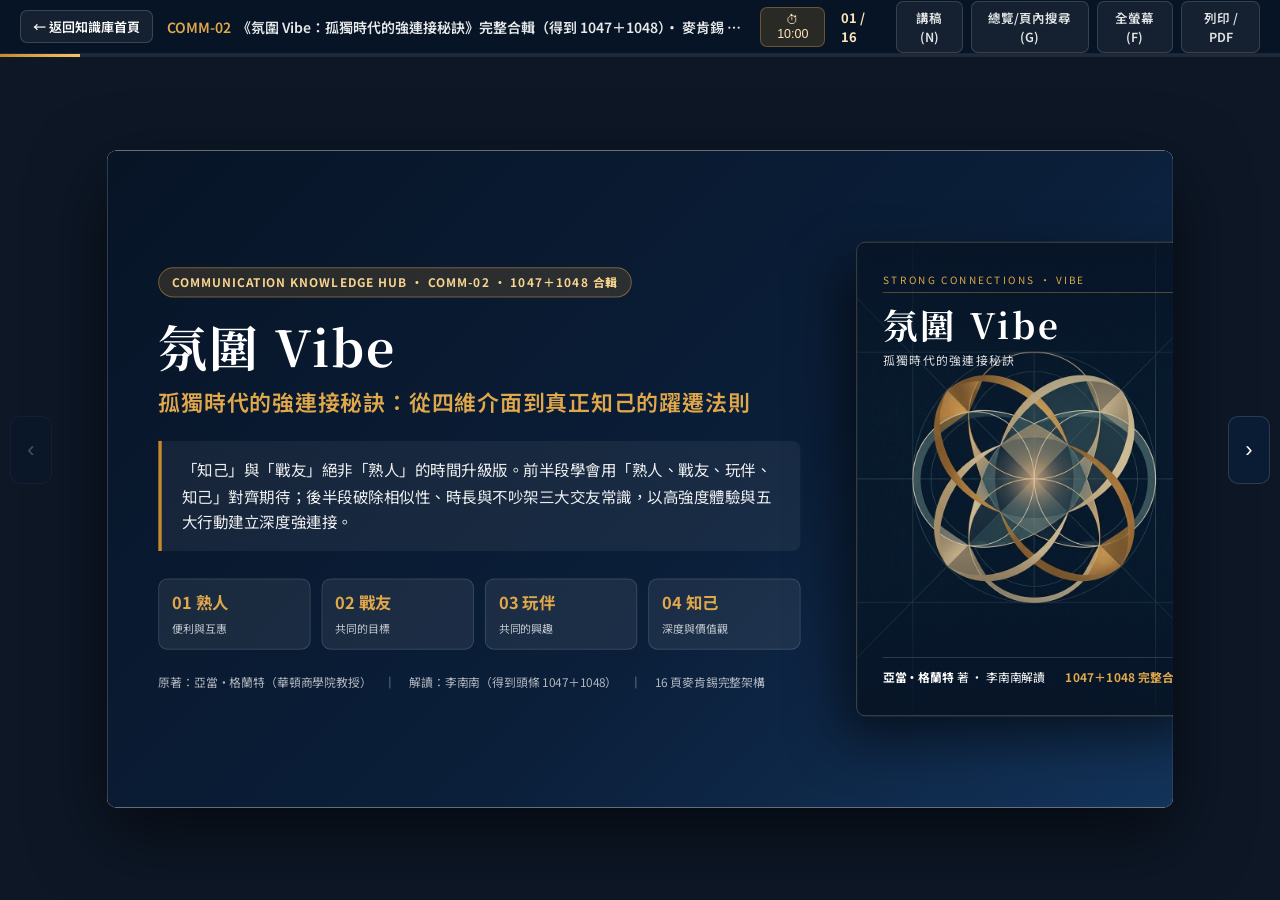
==== commit 3c78613f: "feat: integrate Episode 1048 into COMM-02 Vibe (16 slides, 3 myths & 5 actionable steps)" ====
--- a/decks/vibe-friendship-interfaces.html
+++ b/decks/vibe-friendship-interfaces.html
@@ -3,7 +3,7 @@
 <head>
   <meta charset="UTF-8" />
   <meta name="viewport" content="width=device-width, initial-scale=1.0" />
-  <title>《氛圍 Vibe》李南南解讀亞當·格蘭特｜麥肯錫 10 分鐘精華簡報（12 頁）</title>
+  <title>《氛圍 Vibe》完整合輯（1047＋1048）｜麥肯錫 10 分鐘精華簡報（16 頁）</title>
   <link rel="preconnect" href="https://fonts.googleapis.com" />
   <link rel="preconnect" href="https://fonts.gstatic.com" crossorigin />
   <link href="https://fonts.googleapis.com/css2?family=Noto+Sans+TC:wght@400;500;600;700&family=Noto+Serif+TC:wght@600;700&display=swap" rel="stylesheet" />
@@ -15,13 +15,13 @@
     <div class="deck-left">
       <a href="../index.html" class="btn-back-home">← 返回知識庫首頁</a>
       <div class="deck-title-bar">
-        <span>COMM-02</span>《氛圍 Vibe：孤獨時代的強連接秘訣》李南南解讀 · 麥肯錫 10 分鐘導讀
+        <span>COMM-02</span>《氛圍 Vibe：孤獨時代的強連接秘訣》完整合輯（得到 1047＋1048）· 麥肯錫 10 分鐘導讀
       </div>
     </div>
 
     <div class="deck-controls">
       <button type="button" class="timer-pill" id="timer-pill" title="點擊開始/暫停 10 分鐘計時（雙擊重置）">⏱ 10:00</button>
-      <span class="slide-counter" id="slide-counter">01 / 12</span>
+      <span class="slide-counter" id="slide-counter">01 / 16</span>
       <button type="button" class="ctrl-btn" id="btn-notes" title="快捷鍵 N">講稿 (N)</button>
       <button type="button" class="ctrl-btn" id="btn-grid" title="快捷鍵 G">總覽/頁內搜尋 (G)</button>
       <button type="button" class="ctrl-btn" id="btn-fs" title="快捷鍵 F">全螢幕 (F)</button>
@@ -43,18 +43,18 @@
            SLIDE 01 : 封面
            ================================================================ -->
       <section class="slide slide-cover active"
-        data-kicker="COVER · 麥肯錫 10 分鐘精華導讀"
-        data-title="《氛圍 Vibe》你的朋友裡，有一半人並不把你當成朋友？"
-        data-note-conclusion="這份導讀揭示成年人友誼失望的真正根源：不是人心薄涼，而是「朋友」一詞太含糊；學會精準匹配四種關係介面，才能建立強連接。"
-        data-note-evidence="來源為《得到頭條》第 1047 期（11 分 58 秒，李南南親述），解讀華頓商學院組織心理學教授亞當·格蘭特 10 月 13 日上市即登《紐約時報》暢銷榜第一的新書《Vibe》（直譯《氛圍：孤獨時代的強連接秘訣》）。"
-        data-note-transition="在深入案例前，我們先用一頁邏輯骨架圖鳥瞰全篇的推論脈絡與結構分工。">
+        data-kicker="COVER · 麥肯錫 10 分鐘精華導讀（完整合輯）"
+        data-title="《氛圍 Vibe》四維友誼介面 ✕ 知己躍遷法則"
+        data-note-conclusion="這份導讀整合《得到頭條》1047 與 1048 兩期精華：前半拆解為何一半朋友不認你是朋友，後半揭示從熟人躍遷為戰友與知己的反常識規律與五大行動。"
+        data-note-evidence="來源為《得到頭條》第 1047 期（11 分 58 秒）與第 1048 期（11 分 47 秒），由李南南親述解讀華頓商學院教授亞當·格蘭特（Adam Grant）10 月 13 日上市即登《紐約時報》暢銷榜首的新作《Vibe：孤獨時代的強連接秘訣》。"
+        data-note-transition="在深入兩期內容前，我們先用一頁鳥瞰全書「介面定位 → 破除誤解 → 實戰躍遷」的完整邏輯骨架。">
         <div class="cover-grid">
           <div>
-            <div class="cover-tag">COMMUNICATION KNOWLEDGE HUB · COMM-02 · 10 MIN BRIEFING</div>
+            <div class="cover-tag">COMMUNICATION KNOWLEDGE HUB · COMM-02 · 1047＋1048 合輯</div>
             <h1 class="cover-title">氛圍 Vibe</h1>
-            <p class="cover-subtitle">孤獨時代的強連接秘訣：為何一半「朋友」不認你是朋友？</p>
+            <p class="cover-subtitle">孤獨時代的強連接秘訣：從四維介面到真正知己的躍遷法則</p>
             <div class="cover-thesis">
-              所有令人失望的友情與職場期待落差，往往源自強求一個人成為「全能朋友」。真正成熟的人際協作，是在不同場合啟動彼此契合的四種介面：熟人、戰友、玩伴、知己。
+              「知己」與「戰友」絕非「熟人」的時間升級版。前半段學會用「熟人、戰友、玩伴、知己」對齊期待；後半段破除相似性、時長與不吵架三大交友常識，以高強度體驗與五大行動建立深度強連接。
             </div>
             <div class="cover-four-badges">
               <div class="cover-badge"><strong>01 熟人</strong><span>便利與互惠</span></div>
@@ -65,9 +65,9 @@
             <div style="margin-top:26px;font-size:13px;color:rgba(255,255,255,0.68);display:flex;gap:14px;flex-wrap:wrap;">
               <span>原著：亞當·格蘭特（華頓商學院教授）</span>
               <span>｜</span>
-              <span>解讀／親述：李南南（得到頭條 1047）</span>
+              <span>解讀：李南南（得到頭條 1047＋1048）</span>
               <span>｜</span>
-              <span>結構化萃取：麥肯錫顧問簡報</span>
+              <span>16 頁麥肯錫完整架構</span>
             </div>
           </div>
 
@@ -81,111 +81,130 @@
             </div>
             <div class="cover-book-bottom" style="display:flex;justify-content:space-between;align-items:flex-end;border-top:1px solid rgba(255,255,255,0.2);padding-top:12px;font-size:13px;">
               <div><strong>亞當·格蘭特</strong> 著 · 李南南解讀</div>
-              <div style="color:#E0A84B;font-weight:700;">重繪典藏視覺</div>
-            </div>
-          </div>
-        </div>
-      </section>
-
-      <!-- ================================================================
-           SLIDE 02 : 全篇邏輯骨架圖
-           ================================================================ -->
-      <section class="slide"
-        data-kicker="01 · 全篇邏輯骨架圖"
-        data-title="全篇依「現象衝擊→四維拆解→跨界實證→介面升維」推演，重塑成人交往認知"
-        data-note-conclusion="本篇結構非常嚴謹，先用「50% 名單錯位」打破迷思，再提出格蘭特的四維朋友模型與跨時代實證，最後延伸為李南南對人性介面與內容創作的洞察。"
-        data-note-evidence="格蘭特研究的獨特價值在於不侷限於單一商業公司職場（避免體制內 vs 創業公司文化落差），而是以人類普遍共性為起點，案例涵蓋 1926 年牛津文學史、NASA 國際太空站到好萊塢與華語影壇。"
-        data-note-transition="讓我們先聚焦第一個令人意外的研究結論：為什麼你名單裡有一半人並不把你當朋友？">
-        <div class="slide-header">
-          <div class="slide-kicker-row">
-            <span class="slide-kicker">01 · ARCHITECTURE · 全篇邏輯骨架與視角區分</span>
-            <span class="slide-pacing">建議節奏 00:50–01:40</span>
-          </div>
-          <h2 class="action-title">全篇依「現象衝擊→四維拆解→跨界實證→介面升維」推演，重塑<em>成人交往認知</em></h2>
+              <div style="color:#E0A84B;font-weight:700;">1047＋1048 完整合輯</div>
+            </div>
+          </div>
+        </div>
+      </section>
+
+      <!-- ================================================================
+           SLIDE 02 : 全書邏輯骨架圖（1047 + 1048 雙篇融合）
+           ================================================================ -->
+      <section class="slide"
+        data-kicker="01 · 全書完整邏輯骨架（1047＋1048）"
+        data-title="從「四維介面校準（1047）」到「知己躍遷三誤解與五行動（1048）」構成完整人際作業系統"
+        data-note-conclusion="兩期合輯形成嚴密的上下半場：上篇解決「為何期待落空」（分清四維介面與人性多面），下篇解決「如何從熟人走向戰友與知己」（破除三大交友常識＋五個即刻行動）。"
+        data-note-evidence="格蘭特特別強調：知己或戰友不是熟人／玩伴的升級版（每週相處 2 小時、100–200 小時、客觀相似只適用於熟人邏輯），跨向知己遵循完全不同的底層規律。"
+        data-note-transition="我們先進入上篇（P03–P09）：看懂為什麼你心裡的朋友名單有一半是單向的，以及該如何用四維介面破局。">
+        <div class="slide-header">
+          <div class="slide-kicker-row">
+            <span class="slide-kicker">01 · UNIFIED ARCHITECTURE · 《氛圍 Vibe》雙篇整合邏輯骨架</span>
+            <span class="slide-pacing">建議節奏 00:35–01:15</span>
+          </div>
+          <h2 class="action-title">從「<em>四維介面校準</em>（1047）」到「<em>知己躍遷三誤解與五行動</em>（1048）」構成強連接閉環</h2>
         </div>
 
         <div class="slide-body">
-          <div class="svg-box" style="flex:1;padding:14px;">
-            <svg viewBox="0 0 1140 430" xmlns="http://www.w3.org/2000/svg" font-family="'Noto Sans TC', sans-serif">
+          <div class="svg-box" style="flex:1;padding:12px;">
+            <svg viewBox="0 0 1140 435" xmlns="http://www.w3.org/2000/svg" font-family="'Noto Sans TC', sans-serif">
               <defs>
                 <marker id="v-arr-n" viewBox="0 0 10 10" refX="8" refY="5" markerWidth="7" markerHeight="7" orient="auto"><path d="M0,1 L9,5 L0,9 z" fill="#0B1F3A"/></marker>
                 <marker id="v-arr-g" viewBox="0 0 10 10" refX="8" refY="5" markerWidth="7" markerHeight="7" orient="auto"><path d="M0,1 L9,5 L0,9 z" fill="#C88A2E"/></marker>
               </defs>
 
-              <!-- Band Header: Grant vs Li Nannan -->
-              <rect x="20" y="16" width="810" height="36" rx="8" fill="#0B1F3A"/>
-              <text x="425" y="39" text-anchor="middle" fill="#FDE6B8" font-size="13.5" font-weight="700">第一部分：亞當·格蘭特《Vibe》原書核心研究（跨物種共性 · 太空站到體育場）</text>
-
-              <rect x="846" y="16" width="274" height="36" rx="8" fill="#C88A2E"/>
-              <text x="983" y="39" text-anchor="middle" fill="#FFFFFF" font-size="13.5" font-weight="700">第二部分：李南南個人延伸思考</text>
-
-              <!-- 4 Columns -->
-              <!-- Step 1 -->
-              <rect x="20" y="68" width="252" height="270" rx="12" fill="#F8FAFC" stroke="#0B1F3A" stroke-width="2"/>
-              <rect x="20" y="68" width="252" height="42" rx="10" fill="#0B1F3A"/>
-              <text x="146" y="95" text-anchor="middle" fill="#FFFFFF" font-size="16" font-weight="700">1. 破題診斷 (P03)</text>
-              <text x="146" y="136" text-anchor="middle" fill="#B91C1C" font-size="14" font-weight="700">50% 友誼名單不對稱</text>
-              <text x="36" y="168" fill="#334155" font-size="13">• 另一半眼裡你只是同事／熟人</text>
-              <text x="36" y="194" fill="#334155" font-size="13">• 病灶不在感情薄涼，而在</text>
-              <text x="36" y="216" fill="#0B1F3A" font-size="13.5" font-weight="700">  「朋友」一詞太含糊</text>
-              <text x="36" y="244" fill="#334155" font-size="13">• 雙方無法對齊彼此期待</text>
-              <rect x="34" y="274" width="224" height="48" rx="6" fill="#FEF2F2" stroke="#FCA5A5"/>
-              <text x="146" y="303" text-anchor="middle" fill="#B91C1C" font-size="12.5" font-weight="700">痛點：盲求「全能朋友」</text>
-
-              <line x1="272" y1="200" x2="296" y2="200" stroke="#0B1F3A" stroke-width="2.4" marker-end="url(#v-arr-n)"/>
-
-              <!-- Step 2 -->
-              <rect x="302" y="68" width="252" height="270" rx="12" fill="#FFFFFF" stroke="#132E52" stroke-width="2"/>
-              <rect x="302" y="68" width="252" height="42" rx="10" fill="#132E52"/>
-              <text x="428" y="95" text-anchor="middle" fill="#FFFFFF" font-size="16" font-weight="700">2. 核心模型 (P04)</text>
-              <text x="428" y="136" text-anchor="middle" fill="#C88A2E" font-size="14" font-weight="700">朋友的四種維度拆解</text>
-              <text x="320" y="168" fill="#0B1F3A" font-size="13.5" font-weight="700">① 熟人：便利與互惠</text>
-              <text x="320" y="196" fill="#0B1F3A" font-size="13.5" font-weight="700">② 戰友：共同的目標</text>
-              <text x="320" y="224" fill="#0B1F3A" font-size="13.5" font-weight="700">③ 玩伴：共同的興趣</text>
-              <text x="320" y="252" fill="#0B1F3A" font-size="13.5" font-weight="700">④ 知己：深度情感＋價值觀</text>
-              <rect x="316" y="274" width="224" height="48" rx="6" fill="#F0FDFA" stroke="#0F766E"/>
-              <text x="428" y="303" text-anchor="middle" fill="#0F766E" font-size="12.5" font-weight="700">解方：在對的場合啟動對的介面</text>
-
-              <line x1="554" y1="200" x2="578" y2="200" stroke="#0B1F3A" stroke-width="2.4" marker-end="url(#v-arr-n)"/>
-
-              <!-- Step 3 -->
-              <rect x="584" y="68" width="246" height="270" rx="12" fill="#FFFFFF" stroke="#1E4270" stroke-width="2"/>
-              <rect x="584" y="68" width="246" height="42" rx="10" fill="#1E4270"/>
-              <text x="707" y="95" text-anchor="middle" fill="#FFFFFF" font-size="16" font-weight="700">3. 實證案例 (P05–07)</text>
-              <text x="707" y="136" text-anchor="middle" fill="#1E4270" font-size="14" font-weight="700">跨界四大經典實證</text>
-              <text x="600" y="168" fill="#334155" font-size="13">• 路易斯 ✕ 托爾金（墨水社）</text>
-              <text x="600" y="196" fill="#334155" font-size="13">• NASA 太空站極端性格搭檔</text>
-              <text x="600" y="224" fill="#334155" font-size="13">• 阿斯泰爾 ✕ 金杰羅傑斯</text>
-              <text x="600" y="252" fill="#334155" font-size="13">• 周星馳 ✕ 配音員石班瑜</text>
-              <rect x="598" y="274" width="218" height="48" rx="6" fill="#F1F5F9" stroke="#CBD5E1"/>
-              <text x="707" y="303" text-anchor="middle" fill="#0B1F3A" font-size="12.5" font-weight="700">戰友極默契 ≠ 私下必為密友</text>
-
-              <line x1="830" y1="200" x2="854" y2="200" stroke="#C88A2E" stroke-width="2.4" marker-end="url(#v-arr-g)"/>
-
-              <!-- Step 4 -->
-              <rect x="860" y="68" width="260" height="270" rx="12" fill="#FEF7E8" stroke="#C88A2E" stroke-width="2.2"/>
-              <rect x="860" y="68" width="260" height="42" rx="10" fill="#C88A2E"/>
-              <text x="990" y="95" text-anchor="middle" fill="#FFFFFF" font-size="16" font-weight="700">4. 認知升維 (P08–09)</text>
-              <text x="990" y="136" text-anchor="middle" fill="#B4771E" font-size="14" font-weight="700">面對的是「人性不同介面」</text>
-              <text x="876" y="168" fill="#334155" font-size="13">• 人性共通：獵奇／上進／慵懶</text>
-              <text x="876" y="196" fill="#334155" font-size="13">• 不同平台放置不同介面</text>
-              <text x="876" y="224" fill="#334155" font-size="13">• 「受眾定位」多為偽概念</text>
-              <text x="876" y="252" fill="#0B1F3A" font-size="13" font-weight="700">• 人同此心：自己是最好的標準</text>
-              <rect x="874" y="274" width="232" height="48" rx="6" fill="#0B1F3A"/>
-              <text x="990" y="303" text-anchor="middle" fill="#FDE6B8" font-size="12.5" font-weight="700">落地：團隊四象限盤點 (P10–12)</text>
-
-              <!-- Bottom Bar -->
-              <rect x="20" y="356" width="1100" height="54" rx="10" fill="#F1F5F9" stroke="#CBD5E1"/>
-              <text x="570" y="388" text-anchor="middle" fill="#0B1F3A" font-size="14" font-weight="700">
-                研究視角提醒：不依賴單一商業職場假設（如體制內 vs 創業公司差異），而是回歸人類共通的關係發生機制
-              </text>
+              <!-- Top Row: Episode 1047 -->
+              <rect x="20" y="14" width="1100" height="178" rx="12" fill="#F8FAFC" stroke="#0B1F3A" stroke-width="2"/>
+              <rect x="20" y="14" width="180" height="178" rx="12" fill="#0B1F3A"/>
+              <text x="110" y="64" text-anchor="middle" fill="#E0A84B" font-size="13" font-weight="700">上篇 · 得到 1047</text>
+              <text x="110" y="96" text-anchor="middle" fill="#FFFFFF" font-size="18" font-weight="700">看清關係介面</text>
+              <text x="110" y="126" text-anchor="middle" fill="#CBD5E1" font-size="12.5">對齊期待、停止內耗</text>
+              <text x="110" y="150" text-anchor="middle" fill="#FDE6B8" font-size="12">(P03–P09)</text>
+
+              <rect x="218" y="32" width="206" height="142" rx="8" fill="#FFFFFF" stroke="#CBD5E1"/>
+              <text x="234" y="58" fill="#B91C1C" font-size="13.5" font-weight="700">1. 50% 名單錯位 (P03)</text>
+              <text x="234" y="84" fill="#334155" font-size="12.5">一半人只把你當同事／熟人</text>
+              <text x="234" y="108" fill="#334155" font-size="12.5">病灶：「朋友」一詞太含糊</text>
+              <text x="234" y="132" fill="#0B1F3A" font-size="12.5" font-weight="700">破局：拒絕「全能朋友」幻覺</text>
+
+              <line x1="424" y1="103" x2="444" y2="103" stroke="#0B1F3A" stroke-width="2" marker-end="url(#v-arr-n)"/>
+
+              <rect x="450" y="32" width="214" height="142" rx="8" fill="#FFFFFF" stroke="#132E52"/>
+              <text x="466" y="58" fill="#0B1F3A" font-size="13.5" font-weight="700">2. 友誼四維度 (P04)</text>
+              <text x="466" y="84" fill="#334155" font-size="12.5">• 熟人：便利與互惠</text>
+              <text x="466" y="106" fill="#334155" font-size="12.5">• 戰友：共同目標</text>
+              <text x="466" y="128" fill="#334155" font-size="12.5">• 玩伴：共同興趣</text>
+              <text x="466" y="150" fill="#B4771E" font-size="12.5" font-weight="700">• 知己：深度情感＋價值觀</text>
+
+              <line x1="664" y1="103" x2="684" y2="103" stroke="#0B1F3A" stroke-width="2" marker-end="url(#v-arr-n)"/>
+
+              <rect x="690" y="32" width="204" height="142" rx="8" fill="#FFFFFF" stroke="#1E4270"/>
+              <text x="706" y="58" fill="#1E4270" font-size="13.5" font-weight="700">3. 跨界實證 (P05–07)</text>
+              <text x="706" y="84" fill="#334155" font-size="12.5">• 路易斯 ✕ 托爾金（墨水社）</text>
+              <text x="706" y="108" fill="#334155" font-size="12.5">• NASA 異質太空搭檔</text>
+              <text x="706" y="132" fill="#334155" font-size="12.5">• 阿斯泰爾／周星馳搭檔邊界</text>
+
+              <line x1="894" y1="103" x2="914" y2="103" stroke="#0B1F3A" stroke-width="2" marker-end="url(#v-arr-n)"/>
+
+              <rect x="920" y="32" width="184" height="142" rx="8" fill="#FEF7E8" stroke="#C88A2E"/>
+              <text x="934" y="58" fill="#B4771E" font-size="13.5" font-weight="700">4. 講者延伸 (P08–09)</text>
+              <text x="934" y="84" fill="#334155" font-size="12.5">面對的是「人性不同介面」</text>
+              <text x="934" y="108" fill="#334155" font-size="12.5">駁斥偽「受眾定位」藉口</text>
+              <text x="934" y="132" fill="#0B1F3A" font-size="12.5" font-weight="700">人同此心：自己是最標準</text>
+
+              <!-- Down Transition Arrow -->
+              <line x1="570" y1="192" x2="570" y2="224" stroke="#C88A2E" stroke-width="2.8" marker-end="url(#v-arr-g)"/>
+              <rect x="330" y="196" width="480" height="24" rx="12" fill="#0B1F3A"/>
+              <text x="570" y="212" text-anchor="middle" fill="#FDE6B8" font-size="12" font-weight="700">進階命題：如何從「熟人／玩伴」真正躍遷為「戰友／知己」？</text>
+
+              <!-- Bottom Row: Episode 1048 -->
+              <rect x="20" y="232" width="1100" height="186" rx="12" fill="#FEF7E8" stroke="#C88A2E" stroke-width="2.2"/>
+              <rect x="20" y="232" width="180" height="186" rx="12" fill="#C88A2E"/>
+              <text x="110" y="282" text-anchor="middle" fill="#0B1F3A" font-size="13" font-weight="700">下篇 · 得到 1048</text>
+              <text x="110" y="314" text-anchor="middle" fill="#FFFFFF" font-size="18" font-weight="700">知己躍遷法則</text>
+              <text x="110" y="344" text-anchor="middle" fill="#FEF7E8" font-size="12.5">破除常識、主動實踐</text>
+              <text x="110" y="368" text-anchor="middle" fill="#0B1F3A" font-size="12" font-weight="700">(P10–P16)</text>
+
+              <rect x="218" y="248" width="212" height="154" rx="8" fill="#FFFFFF" stroke="#C88A2E"/>
+              <text x="234" y="274" fill="#B4771E" font-size="13.5" font-weight="700">5. 誤解一：相似性 (P10)</text>
+              <text x="234" y="300" fill="#334155" font-size="12.5">• 200 項客觀相似測驗無效</text>
+              <text x="234" y="324" fill="#334155" font-size="12.5">• 「安全型相似」≠ 親密友誼</text>
+              <text x="234" y="348" fill="#0B1F3A" font-size="12.5" font-weight="700">• 關鍵在感覺「是一類人」</text>
+              <text x="234" y="372" fill="#64748B" font-size="11.5">例：常年吵架的金屬樂團</text>
+
+              <line x1="430" y1="325" x2="448" y2="325" stroke="#C88A2E" stroke-width="2" marker-end="url(#v-arr-g)"/>
+
+              <rect x="454" y="248" width="212" height="154" rx="8" fill="#FFFFFF" stroke="#C88A2E"/>
+              <text x="470" y="274" fill="#B4771E" font-size="13.5" font-weight="700">6. 誤解二：時長論 (P11)</text>
+              <text x="470" y="300" fill="#334155" font-size="12.5">• 25% 成年人 &lt;5 小時成友</text>
+              <text x="470" y="324" fill="#0B1F3A" font-size="12.5" font-weight="700">• 關鍵是「高強度體驗」</text>
+              <text x="470" y="348" fill="#334155" font-size="12.5">• 達勒姆 10 天化敵為友</text>
+              <text x="470" y="372" fill="#64748B" font-size="11.5">例：搖晃吊橋回撥率 4 倍</text>
+
+              <line x1="666" y1="325" x2="684" y2="325" stroke="#C88A2E" stroke-width="2" marker-end="url(#v-arr-g)"/>
+
+              <rect x="690" y="248" width="206" height="154" rx="8" fill="#FFFFFF" stroke="#C88A2E"/>
+              <text x="706" y="274" fill="#B4771E" font-size="13.5" font-weight="700">7. 誤解三：不吵架 (P12)</text>
+              <text x="706" y="300" fill="#334155" font-size="12.5">• 迴避衝突保護的是「距離」</text>
+              <text x="706" y="324" fill="#0B1F3A" font-size="12.5" font-weight="700">• 有分量分歧＝在乎強訊號</text>
+              <text x="706" y="348" fill="#334155" font-size="12.5">• 衝突後和解信任度更高</text>
+              <text x="706" y="372" fill="#64748B" font-size="11.5">例：格蘭特 ✕ 布琳·布朗</text>
+
+              <line x1="896" y1="325" x2="914" y2="325" stroke="#C88A2E" stroke-width="2" marker-end="url(#v-arr-g)"/>
+
+              <rect x="920" y="248" width="184" height="154" rx="8" fill="#0B1F3A"/>
+              <text x="934" y="274" fill="#E0A84B" font-size="13.5" font-weight="700">8. 五大落地 (P13–16)</text>
+              <text x="934" y="298" fill="#FFFFFF" font-size="12">① 聯繫久未聯絡弱連結</text>
+              <text x="934" y="320" fill="#FFFFFF" font-size="12">② 熱狗算不算三明治破冰</text>
+              <text x="934" y="342" fill="#FFFFFF" font-size="12">③ 一起出汗心跳加速</text>
+              <text x="934" y="364" fill="#FFFFFF" font-size="12">④ 巨蟒劇團「脈衝聯繫」</text>
+              <text x="934" y="386" fill="#FDE6B8" font-size="12" font-weight="700">⑤ 意圖前置式分歧開場</text>
             </svg>
           </div>
         </div>
 
         <div class="slide-footer">
-          <span class="slide-takeaway">格蘭特拆解「友誼四維度」，李南南進一步推演至「人性多介面」與「人同此心」的判斷標準。</span>
-          <span class="page-num">02 / 12</span>
+          <span class="slide-takeaway">知己與戰友遵循截然不同的底層邏輯：先用四維介面止損期待，再用三大反常識規律建立深層信任。</span>
+          <span class="page-num">02 / 16</span>
         </div>
       </section>
 
@@ -193,7 +212,7 @@
            SLIDE 03 : 破題與核心洞察（50% 單向朋友現象）
            ================================================================ -->
       <section class="slide"
-        data-kicker="02 · 現象破題與病灶診斷"
+        data-kicker="02 · 現象破題與病灶診斷（1047）"
         data-title="你心中的朋友名單只有一半是雙向的——病灶不在感情薄涼，而是「朋友」一詞太含糊"
         data-note-conclusion="當你覺得某個朋友「不夠義氣」或「聊不來」時，往往不是感情出了問題，而是你們對「朋友」的定義根本沒對齊。"
         data-note-evidence="格蘭特引述大量研究指出：列出你心裡的朋友名單，大約只有一半人也會把你放進他們的朋友名單；另一半人眼裡你只是同事、熟人或點頭之交。源頭正是「朋友」這兩個字涵蓋太多異質期待，導致雙方無法校準邊界。"
@@ -201,7 +220,7 @@
         <div class="slide-header">
           <div class="slide-kicker-row">
             <span class="slide-kicker">02 · ROOT CAUSE DIAGNOSIS · 50% 單向名單的真正成因</span>
-            <span class="slide-pacing">建議節奏 01:40–02:30</span>
+            <span class="slide-pacing">建議節奏 01:15–01:50</span>
           </div>
           <h2 class="action-title">你心中的朋友名單只有<em>一半是雙向的</em>——病灶不在感情薄涼，而是<em>「朋友」一詞太含糊</em></h2>
         </div>
@@ -267,7 +286,7 @@
                 <h3 class="card-title">跨越「體制內 vs 創業公司」的職場差異</h3>
                 <ul class="mc-list">
                   <li>許多國外研究只看單一商業公司；回到華人環境，一輩子幹到老的體制內與高流動創業公司相處模式截然不同。</li>
-                  <li>格蘭特改從<strong>人類物種的普遍共性</strong>出發，結論更具跨文化遷移力。</li>
+                  <li>格蘭特改從<strong>人類物種的普遍共性</strong>出發，案例從太空站到體育場。</li>
                 </ul>
               </div>
 
@@ -280,7 +299,7 @@
 
         <div class="slide-footer">
           <span class="slide-takeaway">50% 的友誼不對稱並非人情冷暖，而是「朋友」概念過於含糊導致的期待錯位。</span>
-          <span class="page-num">03 / 12</span>
+          <span class="page-num">03 / 16</span>
         </div>
       </section>
 
@@ -288,7 +307,7 @@
            SLIDE 04 : 亞當·格蘭特「友誼四維度」模型
            ================================================================ -->
       <section class="slide"
-        data-kicker="03 · 核心理論：友誼四維度"
+        data-kicker="03 · 核心理論：友誼四維度（1047）"
         data-title="將「朋友」精準拆分為熟人、戰友、玩伴、知己，破除「全能朋友」的失望幻覺"
         data-note-conclusion="所有讓人失望的友情，都源自我們期待同一個人同時佔據熟人、戰友、玩伴、知己全部四個維度。"
         data-note-evidence="格蘭特四分法：① 熟人（便利與互惠：鄰居、常去店老闆、順路打車同事）；② 戰友（共同目標：專案默契同事、創業合夥人、一起帶孩子的教練和家長）；③ 玩伴（共同興趣：球友、劇搭子、酒搭子）；④ 知己（深度情感＋共同價值觀：極少數，託妻獻子交情，最低谷時第一個想到）。"
@@ -296,13 +315,12 @@
         <div class="slide-header">
           <div class="slide-kicker-row">
             <span class="slide-kicker">03 · CORE FRAMEWORK · 亞當·格蘭特友誼四維度模型</span>
-            <span class="slide-pacing">建議節奏 02:30–03:20</span>
+            <span class="slide-pacing">建議節奏 01:50–02:25</span>
           </div>
           <h2 class="action-title">將「朋友」精準拆分為<em>熟人、戰友、玩伴、知己</em>，破除<em>「全能朋友」</em>幻覺</h2>
         </div>
 
         <div class="slide-body" style="gap:14px;">
-          <!-- 2x2 SVG Quadrant -->
           <div class="svg-box" style="flex:1;padding:12px;">
             <svg viewBox="0 0 1120 356" xmlns="http://www.w3.org/2000/svg" font-family="'Noto Sans TC', sans-serif">
               <!-- Q1: 熟人 -->
@@ -358,7 +376,7 @@
 
         <div class="slide-footer">
           <span class="slide-takeaway">認清熟人、戰友、玩伴、知己各自的核心紐帶，是停止人際內耗與失望的第一步。</span>
-          <span class="page-num">04 / 12</span>
+          <span class="page-num">04 / 16</span>
         </div>
       </section>
 
@@ -366,7 +384,7 @@
            SLIDE 05 : 歷史經典實證：C.S. 路易斯 ✕ 托爾金
            ================================================================ -->
       <section class="slide"
-        data-kicker="04 · 歷史經典實證：牛津「墨水社」"
+        data-kicker="04 · 歷史經典實證：牛津「墨水社」（1047）"
         data-title="對立學派也能相交四十年：路易斯與托爾金憑「契合介面」催生兩大奇幻經典"
         data-note-conclusion="即便在學派、信仰與委員會投票上長期對立，只要找準彼此之間高度契合的介面，就能成就維持四十年的深度情誼。"
         data-note-evidence="1926 年 5 月牛津茶會，剛進牛津的 C.S. 路易斯（愛爾蘭裔、英國文學、無神論）遇見托爾金（天主教徒、保守、古英語與北歐語言）。兩人在教學委員會常投反對票，卻因同樣痴迷北歐神話一見如故，共組每週二酒吧見面的「墨水社」。路易斯近 20 年勸托爾金別放棄《魔戒》；托爾金辯論基督教拉回無神論的路易斯並間接催生《納尼亞傳奇》。"
@@ -374,14 +392,13 @@
         <div class="slide-header">
           <div class="slide-kicker-row">
             <span class="slide-kicker">04 · HISTORICAL EVIDENCE · 1926 牛津茶會到「墨水社」的四十年情誼</span>
-            <span class="slide-pacing">建議節奏 03:20–04:10</span>
+            <span class="slide-pacing">建議節奏 02:25–03:00</span>
           </div>
           <h2 class="action-title">對立學派也能相交四十年：路易斯與托爾金憑<em>「契合介面」</em>催生兩大奇幻經典</h2>
         </div>
 
         <div class="slide-body">
           <div class="grid-2-left">
-            <!-- Left: Contrast Card -->
             <div style="display:flex;flex-direction:column;gap:12px;">
               <div class="mc-card red-top">
                 <div class="card-label">STARTING POINT · 表面看來「注定是對手」</div>
@@ -402,25 +419,21 @@
               </div>
             </div>
 
-            <!-- Right SVG: 1926 Convergence & Triple Interface -->
             <div class="svg-box" style="padding:14px;">
               <svg viewBox="0 0 640 420" xmlns="http://www.w3.org/2000/svg" font-family="'Noto Sans TC', sans-serif">
                 <defs>
                   <marker id="arr-o5" viewBox="0 0 10 10" refX="8" refY="5" markerWidth="7" markerHeight="7" orient="auto"><path d="M0,1 L9,5 L0,9 z" fill="#C88A2E"/></marker>
                 </defs>
-                <!-- Spark -->
                 <rect x="16" y="14" width="608" height="72" rx="10" fill="#0B1F3A"/>
                 <text x="320" y="42" text-anchor="middle" fill="#E0A84B" font-size="14" font-weight="700">1926 年 5 月牛津茶會 · 偶然引爆的共同介面</text>
                 <text x="320" y="68" text-anchor="middle" fill="#FFFFFF" font-size="15.5" font-weight="700">聊起「北歐神話」——原來這世上還有人像自己一樣痴迷這些古老故事！</text>
 
                 <line x1="320" y1="86" x2="320" y2="114" stroke="#C88A2E" stroke-width="2.5" marker-end="url(#arr-o5)"/>
 
-                <!-- Inkings -->
                 <rect x="70" y="122" width="500" height="58" rx="10" fill="#FEF7E8" stroke="#C88A2E" stroke-width="2"/>
                 <text x="320" y="147" text-anchor="middle" fill="#0B1F3A" font-size="15" font-weight="700">共組「墨水社」：每週二在牛津酒吧見面，互相朗讀草稿</text>
                 <text x="320" y="169" text-anchor="middle" fill="#B4771E" font-size="12.5">從單一契合介面出發，同時解鎖戰友、玩伴與知己三重關係</text>
 
-                <!-- 3 Interfaces -->
                 <rect x="16" y="200" width="192" height="142" rx="10" fill="#F8FAFC" stroke="#0B1F3A" stroke-width="1.8"/>
                 <text x="112" y="228" text-anchor="middle" fill="#0B1F3A" font-size="15" font-weight="700">介面一：戰友</text>
                 <text x="30" y="254" fill="#334155" font-size="12.5">• 共同推動英國文學復興</text>
@@ -439,7 +452,6 @@
                 <text x="446" y="276" fill="#334155" font-size="12.5">• 間接催生《納尼亞傳奇》</text>
                 <text x="446" y="296" fill="#B4771E" font-size="12.5" font-weight="700">• 「沒有他靈魂會枯死」</text>
 
-                <!-- Outcome -->
                 <rect x="16" y="358" width="608" height="46" rx="8" fill="#0B1F3A"/>
                 <text x="320" y="386" text-anchor="middle" fill="#FDE6B8" font-size="14" font-weight="700">歷史成果：沒有這兩個「對立者」的碰撞，就沒有 20 世紀最重要的兩部奇幻文學</text>
               </svg>
@@ -449,7 +461,7 @@
 
         <div class="slide-footer">
           <span class="slide-takeaway">友誼長青不靠全方位一致，而在於在對的場合找到並深耕彼此契合的介面。</span>
-          <span class="page-num">05 / 12</span>
+          <span class="page-num">05 / 16</span>
         </div>
       </section>
 
@@ -457,7 +469,7 @@
            SLIDE 06 : 極端實證：NASA 國際太空站搭檔
            ================================================================ -->
       <section class="slide"
-        data-kicker="05 · 極端協作實證：NASA 國際太空站"
+        data-kicker="05 · 極端協作實證：NASA 國際太空站（1047）"
         data-title="性格完全相反也能在太空力挽狂瀾：靠的不是合拍，而是按場合精準切換對待介面"
         data-note-conclusion="高難度協作不需要團隊成員性格相投；只要清楚在訓練室、飯桌與控制台分別啟動哪種關係介面，截然相反的搭檔也能發揮極致默契。"
         data-note-evidence="國際太空站真實搭檔：美國女太空人凱迪·科爾曼（極其冷靜、分析型完美主義者）✕ 義大利男太空人保羅·內斯波利（情緒外露、浮誇、愛冒險）。NASA 純按技術能力配對，完全沒考慮性格。普通職場簡直是災難配方，兩人卻在多次危險場合力挽狂瀾——因為在訓練室是戰友、飯桌上是玩伴、控制台前是熟人。"
@@ -465,31 +477,27 @@
         <div class="slide-header">
           <div class="slide-kicker-row">
             <span class="slide-kicker">05 · EXTREME COLLABORATION · NASA 國際太空站真實搭檔</span>
-            <span class="slide-pacing">建議節奏 04:10–05:00</span>
+            <span class="slide-pacing">建議節奏 03:00–03:35</span>
           </div>
           <h2 class="action-title">性格完全相反也能在太空力挽狂瀾：靠的不是合拍，而是<em>按場合切換對待介面</em></h2>
         </div>
 
         <div class="slide-body" style="gap:16px;">
-          <!-- Top SVG: Opposite Personalities + 3 Context Switches -->
           <div class="svg-box" style="flex:1;padding:14px;">
             <svg viewBox="0 0 1120 340" xmlns="http://www.w3.org/2000/svg" font-family="'Noto Sans TC', sans-serif">
               <defs>
                 <marker id="arr-s6" viewBox="0 0 10 10" refX="8" refY="5" markerWidth="7" markerHeight="7" orient="auto"><path d="M0,1 L9,5 L0,9 z" fill="#C88A2E"/></marker>
               </defs>
-              <!-- Left Partner A -->
               <rect x="14" y="16" width="318" height="132" rx="10" fill="#0B1F3A"/>
               <text x="34" y="46" fill="#E0A84B" font-size="12.5" font-weight="700">美國女太空人 · NASA 技術配對</text>
               <text x="34" y="78" fill="#FFFFFF" font-size="20" font-weight="700">凱迪·科爾曼 (Cady Coleman)</text>
               <text x="34" y="108" fill="#CBD5E1" font-size="13.5">• 性格特徵：極其冷靜</text>
               <text x="34" y="130" fill="#CBD5E1" font-size="13.5">• 工作風格：接近分析型的完美主義者</text>
 
-              <!-- Center Clash Badge -->
               <rect x="356" y="42" width="408" height="80" rx="10" fill="#FEF2F2" stroke="#FCA5A5" stroke-width="1.8"/>
               <text x="560" y="72" text-anchor="middle" fill="#B91C1C" font-size="14.5" font-weight="700">普通職場眼中的「災難配方」</text>
               <text x="560" y="98" text-anchor="middle" fill="#334155" font-size="13">NASA 挑選長時間搭檔完全不考慮性格，純按技術能力配對</text>
 
-              <!-- Right Partner B -->
               <rect x="788" y="16" width="318" height="132" rx="10" fill="#1E4270"/>
               <text x="808" y="46" fill="#FDE6B8" font-size="12.5" font-weight="700">義大利男太空人 · 性格完全相反</text>
               <text x="808" y="78" fill="#FFFFFF" font-size="20" font-weight="700">保羅·內斯波利 (Paolo Nespoli)</text>
@@ -498,7 +506,6 @@
 
               <line x1="560" y1="122" x2="560" y2="162" stroke="#C88A2E" stroke-width="2.8" marker-end="url(#arr-s6)"/>
 
-              <!-- 3 Situational Interface Cards -->
               <rect x="14" y="170" width="346" height="150" rx="12" fill="#F8FAFC" stroke="#0B1F3A" stroke-width="2"/>
               <rect x="14" y="170" width="346" height="40" rx="10" fill="#0B1F3A"/>
               <text x="187" y="196" text-anchor="middle" fill="#E0A84B" font-size="15" font-weight="700">場合一：訓練室 → 啟動【戰友介面】</text>
@@ -529,7 +536,7 @@
 
         <div class="slide-footer">
           <span class="slide-takeaway">團隊協作不必強求性格同頻；在不同場合切換戰友、玩伴與熟人介面，異質搭檔反而無堅不摧。</span>
-          <span class="page-num">06 / 12</span>
+          <span class="page-num">06 / 16</span>
         </div>
       </section>
 
@@ -537,7 +544,7 @@
            SLIDE 07 : 職場黃金搭檔去魅
            ================================================================ -->
       <section class="slide"
-        data-kicker="06 · 職場協作去魅：黃金搭檔的邊界"
+        data-kicker="06 · 職場協作去魅：黃金搭檔的邊界（1047）"
         data-title="極致職業默契不必延伸到私生活——許多黃金搭檔在戲外從來不是親密朋友"
         data-note-conclusion="我們常誤以為事業上完美配合的搭檔私下必然親密無間；但事實證明，純粹且清晰的「戰友介面」反而能保護雙方產出世界級作品。"
         data-note-evidence="來源列舉兩組著名搭檔：① 弗雷德·阿斯泰爾 ✕ 金杰·羅傑斯（好萊塢歷史最著名歌舞搭檔，合作十部經典電影，羅傑斯在自傳寫明兩人是出色職業搭檔，戲外從不是親密無間的朋友）；② 周星馳 ✕ 配音員石班瑜（聲音成為周星馳喜劇靈魂一部分，石班瑜受訪回憶私下其實並不熟悉、很少見面、甚至沒一起吃過飯）。"
@@ -545,14 +552,13 @@
         <div class="slide-header">
           <div class="slide-kicker-row">
             <span class="slide-kicker">06 · WORKPLACE DEMYSTIFICATION · 黃金搭檔 ≠ 私密摯友</span>
-            <span class="slide-pacing">建議節奏 05:00–05:45</span>
+            <span class="slide-pacing">建議節奏 03:35–04:10</span>
           </div>
           <h2 class="action-title">極致職業默契不必延伸到私生活——許多黃金搭檔在戲外<em>從來不是親密朋友</em></h2>
         </div>
 
         <div class="slide-body">
           <div class="grid-2">
-            <!-- Case 1: Fred & Ginger -->
             <div class="mc-card navy-top" style="gap:14px;">
               <div>
                 <div class="card-label">CASE 01 · 好萊塢影史最著名歌舞搭檔</div>
@@ -577,7 +583,6 @@
               </div>
             </div>
 
-            <!-- Case 2: Stephen Chow & Shi Banyu -->
             <div class="mc-card gold-top" style="gap:14px;">
               <div>
                 <div class="card-label">CASE 02 · 華語喜劇靈魂組合</div>
@@ -606,7 +611,7 @@
 
         <div class="slide-footer">
           <span class="slide-takeaway">許多我們以為必為好友的黃金組合，其實是守住了「戰友介面」的邊界，成就極致專業輸出。</span>
-          <span class="page-num">07 / 12</span>
+          <span class="page-num">07 / 16</span>
         </div>
       </section>
 
@@ -614,7 +619,7 @@
            SLIDE 08 : 李南南延伸洞見：面對的是「人性不同介面」
            ================================================================ -->
       <section class="slide"
-        data-kicker="07 · 成人認知升維（講者個人延伸）"
+        data-kicker="07 · 成人認知升維（講者個人延伸 · 1047）"
         data-title="你面對的不是一個「完整的人」，而是對方當下被平台或情境調用的「人性介面」"
         data-note-conclusion="特別註明：本頁為講者李南南的個人延伸觀點（非格蘭特原書轉述）。人們彼此像兩個物種的錯覺，往往只是因為雙方交互時調用了不同的「人性介面」。"
         data-note-evidence="李南南觀察：人與人基本情感類型差異並不大，每個人都有獵奇、上進與慵懶的一面，很少永遠上進或永遠擺爛。大家常把不同介面分置於不同平台——獵奇放短影音、上進放得到 App、想秀放小某書。過去一個月多數人既看諾貝爾獎也看八卦、既關心川普中期選舉也吃黃仁勳大瓜，單一行為都不代表全部的你。"
@@ -622,14 +627,13 @@
         <div class="slide-header">
           <div class="slide-kicker-row">
             <span class="slide-kicker">07 · HUMAN INTERFACES (講者李南南個人觀點探討) · 非「完整的人」而是「多維介面」</span>
-            <span class="slide-pacing">建議節奏 05:45–06:35</span>
+            <span class="slide-pacing">建議節奏 04:10–04:45</span>
           </div>
           <h2 class="action-title">你面對的不是一個「完整的人」，而是當下被情境調用的<em>「人性不同介面」</em></h2>
         </div>
 
         <div class="slide-body">
           <div class="grid-2-wide">
-            <!-- Left SVG: Multi-interface Projection -->
             <div class="svg-box" style="padding:14px;">
               <svg viewBox="0 0 680 420" xmlns="http://www.w3.org/2000/svg" font-family="'Noto Sans TC', sans-serif">
                 <defs>
@@ -637,7 +641,6 @@
                 </defs>
                 <text x="16" y="26" fill="#0B1F3A" font-size="16" font-weight="700">成年人的「人性多介面分置現象」（尤以網際網路世界最顯著）</text>
 
-                <!-- Center/Left Core Person -->
                 <rect x="20" y="76" width="224" height="270" rx="14" fill="#0B1F3A"/>
                 <text x="132" y="114" text-anchor="middle" fill="#E0A84B" font-size="13" font-weight="700">真實的每一個成年人</text>
                 <text x="132" y="148" text-anchor="middle" fill="#FFFFFF" font-size="22" font-weight="700">共通基本情感</text>
@@ -649,24 +652,20 @@
                 <text x="132" y="289" text-anchor="middle" fill="#CBD5E1" font-size="13.5">✓ 都有「慵懶想秀」一面</text>
                 <text x="132" y="328" text-anchor="middle" fill="#94A3B8" font-size="11.5">少有人永遠上進，也少有人永遠擺爛</text>
 
-                <!-- Arrows to 3 Platforms -->
                 <path d="M244,142 L336,92" fill="none" stroke="#C88A2E" stroke-width="2.2" marker-end="url(#arr-i8)"/>
                 <path d="M244,210 L336,210" fill="none" stroke="#C88A2E" stroke-width="2.2" marker-end="url(#arr-i8)"/>
                 <path d="M244,278 L336,328" fill="none" stroke="#C88A2E" stroke-width="2.2" marker-end="url(#arr-i8)"/>
 
-                <!-- Platform 1 -->
                 <rect x="346" y="46" width="316" height="92" rx="10" fill="#F8FAFC" stroke="#0B1F3A" stroke-width="1.8"/>
                 <text x="366" y="74" fill="#0B1F3A" font-size="14.5" font-weight="700">介面 A：得到 App（上進愛學習）</text>
                 <text x="366" y="99" fill="#334155" font-size="13">關注諾貝爾獎報導、川普中期選舉、深度課程</text>
                 <text x="366" y="122" fill="#64748B" font-size="12">→ 在這裡調用的是「喚醒心中猛虎」的進取介面</text>
 
-                <!-- Platform 2 -->
                 <rect x="346" y="164" width="316" height="92" rx="10" fill="#FEF7E8" stroke="#C88A2E" stroke-width="1.8"/>
                 <text x="366" y="192" fill="#B4771E" font-size="14.5" font-weight="700">介面 B：短影音平台（獵奇與放鬆）</text>
                 <text x="366" y="217" fill="#334155" font-size="13">刷娛樂八卦、吃黃仁勳大瓜、享受片刻閒暇</text>
                 <text x="366" y="240" fill="#64748B" font-size="12">→ 每件事都是你做的，但不能代表「全部的你」</text>
 
-                <!-- Platform 3 -->
                 <rect x="346" y="282" width="316" height="92" rx="10" fill="#F0FDFA" stroke="#0F766E" stroke-width="1.8"/>
                 <text x="366" y="310" fill="#0F766E" font-size="14.5" font-weight="700">介面 C：小某書（想秀一下的生活面）</text>
                 <text x="366" y="335" fill="#334155" font-size="13">展示精緻生活片段、旅遊、個人品味與社交名片</text>
@@ -674,7 +673,6 @@
               </svg>
             </div>
 
-            <!-- Right Cards -->
             <div style="display:flex;flex-direction:column;gap:14px;">
               <div class="mc-card navy-top">
                 <div class="card-label">PERCEPTION BIAS · 為何常覺得彼此像「兩個物種」？</div>
@@ -698,7 +696,7 @@
 
         <div class="slide-footer">
           <span class="slide-takeaway">人與人的情感底色差異沒那麼大；看到某人當下的側面時，記得那只是他眾多介面之一。</span>
-          <span class="page-num">08 / 12</span>
+          <span class="page-num">08 / 16</span>
         </div>
       </section>
 
@@ -706,22 +704,21 @@
            SLIDE 09 : 「人同此心」與偽「受眾定位」反思
            ================================================================ -->
       <section class="slide"
-        data-kicker="08 · 判斷標準重塑（講者職業反思）"
+        data-kicker="08 · 判斷標準重塑（講者職業反思 · 1047）"
         data-title="「人同此心，心同此理」：戒除偽受眾定位的藉口，用自己的真心認可當作最高標準"
         data-note-conclusion="除專業特定技能外，許多內容與溝通裡的「受眾定位」只是從業者交差的藉口；承認人同此心，自己真心認可的東西別人大概率也認可。"
         data-note-evidence="李南南以自身內容行業反思：『受眾定位』預設人與人截然不同（如年輕人只愛八卦、中年人一定焦慮），讓作者即使不喜歡某篇稿子也能心安理得交差——『反正總有那一類受眾愛看』，結果寫出的東西大概率不好看。真標準其實很單純卻極難：誠實面對自己，自己真心認可才會做出好作品。"
-        data-note-transition="看完了現象、模型、案例與認知延伸，下一頁我們用一張因果鏈把全篇論證串起來，並誠實標註原書待續的留白。">
+        data-note-transition="上篇幫我們精準校準了四維介面與人同此心；現在進入下篇（1048）：如果想從「熟人」進一步變成「戰友」與「知己」，我們必須先推翻三個深植人心的交友誤解。">
         <div class="slide-header">
           <div class="slide-kicker-row">
             <span class="slide-kicker">08 · COMMUNICATION INTEGRITY · 從人際介面看「受眾定位」與真誠標準</span>
-            <span class="slide-pacing">建議節奏 06:35–07:20</span>
+            <span class="slide-pacing">建議節奏 04:45–05:20</span>
           </div>
           <h2 class="action-title"><em>「人同此心，心同此理」</em>：戒除偽受眾定位藉口，以<em>自己真心認可</em>作溝通最高標準</h2>
         </div>
 
         <div class="slide-body">
           <div class="grid-2">
-            <!-- Left: Fake Audience Targeting -->
             <div class="mc-card red-top" style="gap:12px;">
               <div>
                 <div class="card-label">TRAP · 偽「受眾定位」的心理逃避機制</div>
@@ -737,7 +734,6 @@
               </div>
             </div>
 
-            <!-- Right: Sincere Standard -->
             <div class="mc-card teal-top" style="gap:12px;">
               <div>
                 <div class="card-label">GOLD STANDARD · 人同此心，心同此理</div>
@@ -769,227 +765,568 @@
 
         <div class="slide-footer">
           <span class="slide-takeaway">別把「受眾不同」當作平庸表達的擋箭牌；連自己都說服不了的訊息，很難真正抵達別人。</span>
-          <span class="page-num">09 / 12</span>
-        </div>
-      </section>
-
-      <!-- ================================================================
-           SLIDE 10 : 全篇論證脈絡串聯
-           ================================================================ -->
-      <section class="slide"
-        data-kicker="09 · 全篇論證脈絡串聯"
-        data-title="從「50% 認知錯位」到「介面精準匹配」，一步步推導出成人強連接的全新境界"
-        data-note-conclusion="全篇五段論證環環相扣：先診斷關係失望源於概念含糊，再拆出四維分類與跨界證據，最終昇華為看懂「人性不同介面」的從容境界。"
-        data-note-evidence="嚴守事實邊界：文末亞當·格蘭特指出『一旦意識到面對的是人性中的不同介面，人際交往將走進全新境界』，並預告『具體怎麼做，我們明天接著說』——因此格蘭特後續具體實作步驟於本篇「原文未載」。"
-        data-note-transition="既然本篇已清晰確立了四維分類與介面認知，接下來兩頁我們把這套模型直接轉化為個人與團隊可落地的盤點矩陣與行動清單。">
-        <div class="slide-header">
-          <div class="slide-kicker-row">
-            <span class="slide-kicker">09 · LOGICAL SYNTHESIS · 前後論證因果串聯與原文邊界聲明</span>
-            <span class="slide-pacing">建議節奏 07:20–08:10</span>
-          </div>
-          <h2 class="action-title">從「50% 認知錯位」到<em>「介面精準匹配」</em>，逐層推導成人強連接的全新境界</h2>
-        </div>
-
-        <div class="slide-body" style="gap:16px;">
+          <span class="page-num">09 / 16</span>
+        </div>
+      </section>
+
+      <!-- ================================================================
+           SLIDE 10 : 【下篇 1048】誤解一：物以類聚 ≠ 深度友誼
+           ================================================================ -->
+      <section class="slide"
+        data-kicker="09 · 知己躍遷誤解一：相似性迷思（1048）"
+        data-title="知己並非「熟人升級版」：200 項客觀相似度無法預測化學反應，關鍵是感覺「是一類人」"
+        data-note-conclusion="知己或戰友不是熟人／玩伴的升級版。尋常交友重視客觀相似與固定時長，但在知己與戰友維度上，幾乎所有常識都是錯的。"
+        data-note-evidence="大規模研究讓參與者在見面前填寫覆蓋近兩百個個人屬性（性格、興趣、價值觀、生活習慣）的詳盡問卷並建立深交，結果沒有一個相似度指標能預測化學反應，機器學習預測準確率幾乎跟瞎猜一樣。著名『金屬樂團』四人常年為創作權與分錢吵到分開錄音剪輯，卻因對搖滾樂共同熱愛成為 40 年唱片銷量最高樂團之一。"
+        data-note-transition="破除了第一個「物以類聚」的誤解後，我們看第二個交友常識：成為真正的朋友，真的需要 100 到 200 小時嗎？">
+        <div class="slide-header">
+          <div class="slide-kicker-row">
+            <span class="slide-kicker">09 · MYTH 01 OF DEEP FRIENDSHIP · 破除「物以類聚、找相似的人」誤解</span>
+            <span class="slide-pacing">建議節奏 05:20–06:00</span>
+          </div>
+          <h2 class="action-title">知己並非「熟人升級版」：<em>200 項客觀相似</em>無法預測化學反應，關鍵是感覺<em>「是一類人」</em></h2>
+        </div>
+
+        <div class="slide-body">
+          <div class="grid-2">
+            <!-- Left: ML & 200 attributes SVG -->
+            <div class="svg-box" style="padding:14px;">
+              <svg viewBox="0 0 540 420" xmlns="http://www.w3.org/2000/svg" font-family="'Noto Sans TC', sans-serif">
+                <defs>
+                  <marker id="arr-m10" viewBox="0 0 10 10" refX="8" refY="5" markerWidth="7" markerHeight="7" orient="auto"><path d="M0,1 L9,5 L0,9 z" fill="#B91C1C"/></marker>
+                </defs>
+                <text x="14" y="26" fill="#0B1F3A" font-size="15.5" font-weight="700">大規模實證：客觀相似度 vs 關係長久度</text>
+
+                <!-- Top Failed Path -->
+                <rect x="14" y="46" width="512" height="164" rx="12" fill="#FEF2F2" stroke="#FCA5A5" stroke-width="1.8"/>
+                <text x="32" y="76" fill="#B91C1C" font-size="14" font-weight="700">✗ 誤區：「安全型相似」（帶給你安全感，但難成真知己）</text>
+
+                <rect x="32" y="92" width="214" height="96" rx="8" fill="#FFFFFF" stroke="#E2E8F0"/>
+                <text x="139" y="118" text-anchor="middle" fill="#0B1F3A" font-size="14" font-weight="700">近 200 個客觀屬性問卷</text>
+                <text x="139" y="142" text-anchor="middle" fill="#475569" font-size="12">性格 · 興趣 · 價值觀 · 生活習慣</text>
+                <text x="139" y="166" text-anchor="middle" fill="#64748B" font-size="11.5">（背景、喜好、三觀幾乎一樣）</text>
+
+                <line x1="246" y1="140" x2="284" y2="140" stroke="#B91C1C" stroke-width="2.4" marker-end="url(#arr-m10)"/>
+
+                <rect x="292" y="92" width="216" height="96" rx="8" fill="#FFFFFF" stroke="#FCA5A5"/>
+                <text x="400" y="118" text-anchor="middle" fill="#B91C1C" font-size="14" font-weight="700">化學反應預測結果</text>
+                <text x="400" y="144" text-anchor="middle" fill="#0B1F3A" font-size="15" font-weight="800">準確率 ≈ 瞎猜</text>
+                <text x="400" y="168" text-anchor="middle" fill="#475569" font-size="11.5">連機器學習演算法都無法預測</text>
+
+                <!-- Bottom Success Path -->
+                <rect x="14" y="230" width="512" height="174" rx="12" fill="#0B1F3A"/>
+                <text x="32" y="262" fill="#E0A84B" font-size="14" font-weight="700">✓ 真相：讓關係長久的不是「真的相似」，而是「感覺相似」</text>
+                <text x="32" y="294" fill="#FFFFFF" font-size="14.5" font-weight="700">在某個具體瞬間，瞬間感覺自己和對方「是一類人」</text>
+                <text x="32" y="326" fill="#CBD5E1" font-size="13">• 同樣羽毛的鳥可能會湊在一起，但湊在一起不一定能一直在一起。</text>
+                <text x="32" y="352" fill="#CBD5E1" font-size="13">• 總找跟自己差不多的人（安全型相似），往往只能停留在熟人舒適區。</text>
+                <text x="32" y="382" fill="#FDE6B8" font-size="13" font-weight="700">• 真正的知己，偏偏往往「不是另一個自己」。</text>
+              </svg>
+            </div>
+
+            <!-- Right: Metallica Case + Core Logic -->
+            <div style="display:flex;flex-direction:column;gap:14px;">
+              <div class="mc-card navy-top">
+                <div class="card-label">PARADIGM SHIFT · 底層邏輯完全不同</div>
+                <h3 class="card-title">熟人看「客觀相似」，知己／戰友看「核心共鳴」</h3>
+                <p style="margin:0;font-size:13.5px;color:#334155;line-height:1.6;">
+                  每週相處 2 小時、彼此具備相似度等常見法則，按格蘭特標準<strong>都只停留在「熟人」邏輯</strong>；一旦硬套到戰友或知己身上，許多常識立刻失效。
+                </p>
+              </div>
+
+              <div class="mc-card gold-top" style="flex:1;gap:10px;">
+                <div class="card-label">REAL CASE · 過去 40 年唱片銷量最高搖滾樂團之一</div>
+                <h3 class="card-title">金屬樂團（Metallica）：吵了幾十年卻始終沒散</h3>
+                <ul class="mc-list">
+                  <li><strong>表面撕裂：</strong>吉他手與主唱吵創作權、鼓手與貝斯手吵分錢，一度連在同一個錄音棚都待不住，只能<strong>分開錄音再把音軌剪到一起</strong>。</li>
+                  <li><strong>為何沒解散？</strong>四人性格完全不同，但在一件事上是絕對的一類人——<strong>對搖滾樂的熱愛</strong>。這一個核心共同點，壓過了所有其他分歧。</li>
+                </ul>
+              </div>
+            </div>
+          </div>
+        </div>
+
+        <div class="slide-footer">
+          <span class="slide-takeaway">別只找「安全型相似」的鏡像複製品；找在關鍵價值或熱愛上讓彼此感覺「是一類人」的夥伴。</span>
+          <span class="page-num">10 / 16</span>
+        </div>
+      </section>
+
+      <!-- ================================================================
+           SLIDE 11 : 【下篇 1048】誤解二：時長論 vs 共同高強度體驗
+           ================================================================ -->
+      <section class="slide"
+        data-kicker="10 · 知己躍遷誤解二：時間累積迷思（1048）"
+        data-title="快速靠近靠的從來不是「100–200 小時時長」，而是共同經歷的「高強度體驗」"
+        data-note-conclusion="100 到 200 小時只是平均值；約 25% 成年人能在不到 5 小時內把陌生人變成真朋友，關鍵在於相處期間是否共同經歷了高張力時刻。"
+        data-note-evidence="兩大鐵證：① 1971 年北卡達勒姆市，黑人民權活動家安·阿特沃特與三K黨頭領 C.P. 埃利斯被社區組織者強行綁定 10 天共擬學校種族平等方案——第五天發現彼此腦癱兒子與家庭拮据，第 10 天埃利斯當眾撕毀三K黨會員證並相交終生、阿特沃特於其葬禮致悼詞；② 吊橋實驗：走湍急河流上搖晃吊橋男性回撥女志願者電話機率是穩固水泥橋的 4 倍（生理緊張錯認為心動）。"
+        data-note-transition="除了高強度體驗能讓人 10 天化敵為友，還有第三個我們常犯的錯誤：以為好朋友之間就應該從不吵架。">
+        <div class="slide-header">
+          <div class="slide-kicker-row">
+            <span class="slide-kicker">10 · MYTH 02 OF DEEP FRIENDSHIP · 破除「需要很多時間」誤解</span>
+            <span class="slide-pacing">建議節奏 06:00–06:50</span>
+          </div>
+          <h2 class="action-title">快速靠近靠的不是<em>「100–200 小時時長」</em>，而是共同經歷的<em>「高強度體驗」</em></h2>
+        </div>
+
+        <div class="slide-body" style="gap:14px;">
+          <div class="grid-2-wide">
+            <!-- Left: Durham 10-Day Transformation SVG -->
+            <div class="svg-box" style="padding:14px;">
+              <svg viewBox="0 0 680 390" xmlns="http://www.w3.org/2000/svg" font-family="'Noto Sans TC', sans-serif">
+                <defs>
+                  <marker id="arr-d11" viewBox="0 0 10 10" refX="8" refY="5" markerWidth="6" markerHeight="6" orient="auto"><path d="M0,1 L9,5 L0,9 z" fill="#C88A2E"/></marker>
+                </defs>
+                <text x="16" y="24" fill="#0B1F3A" font-size="15.5" font-weight="700">經典案例：1971 年美國達勒姆「10 天共同任務」化半生死敵為終生知己</text>
+
+                <!-- Timeline Steps -->
+                <rect x="16" y="44" width="648" height="72" rx="10" fill="#FEF2F2" stroke="#FCA5A5"/>
+                <text x="34" y="70" fill="#B91C1C" font-size="14" font-weight="700">起點（半生死敵）：黑人民權活動家 安·阿特沃特 ✕ 三K黨頭領 C.P. 埃利斯</text>
+                <text x="34" y="96" fill="#334155" font-size="13">聽證會同室需靠人攔著才不動手；社區組織者大膽將兩人強制安置共擬「學校種族平等方案」（限期 10 天）</text>
+
+                <line x1="340" y1="116" x2="340" y2="140" stroke="#C88A2E" stroke-width="2.4" marker-end="url(#arr-d11)"/>
+
+                <!-- 10 Day Milestones -->
+                <rect x="16" y="146" width="150" height="118" rx="8" fill="#F8FAFC" stroke="#94A3B8"/>
+                <text x="91" y="172" text-anchor="middle" fill="#0B1F3A" font-size="13.5" font-weight="700">Day 1–3</text>
+                <text x="91" y="198" text-anchor="middle" fill="#475569" font-size="12.5">前兩天幾乎不說話</text>
+                <text x="91" y="220" text-anchor="middle" fill="#475569" font-size="12.5">第三天開始互相瞪眼</text>
+
+                <line x1="166" y1="205" x2="182" y2="205" stroke="#C88A2E" stroke-width="2"/>
+
+                <rect x="184" y="146" width="234" height="118" rx="8" fill="#FEF7E8" stroke="#C88A2E"/>
+                <text x="301" y="172" text-anchor="middle" fill="#B4771E" font-size="13.5" font-weight="700">Day 4–5（高強度下真實照面）</text>
+                <text x="198" y="198" fill="#334155" font-size="12.5">• 不得不交談幾句推進方案</text>
+                <text x="198" y="220" fill="#0B1F3A" font-size="12.5" font-weight="700">• 各自發現對方深層處境：</text>
+                <text x="198" y="242" fill="#475569" font-size="12">  埃利斯的腦癱兒子 vs 阿特沃特拮据家境</text>
+
+                <line x1="418" y1="205" x2="434" y2="205" stroke="#C88A2E" stroke-width="2"/>
+
+                <rect x="436" y="146" width="228" height="118" rx="8" fill="#0B1F3A"/>
+                <text x="550" y="172" text-anchor="middle" fill="#E0A84B" font-size="13.5" font-weight="700">Day 10（任務結束改寫一生）</text>
+                <text x="450" y="198" fill="#FFFFFF" font-size="12.5">• 當眾撕毀三K黨會員證退黨</text>
+                <text x="450" y="220" fill="#FFFFFF" font-size="12.5">• 轉為跨種族勞工運動工會領袖</text>
+                <text x="450" y="242" fill="#FDE6B8" font-size="12.5" font-weight="700">• 友誼持續至終生（葬禮致悼詞）</text>
+
+                <!-- Bottom Business Takeaway -->
+                <rect x="16" y="282" width="648" height="90" rx="10" fill="#F0FDFA" stroke="#0F766E" stroke-width="1.8"/>
+                <text x="34" y="310" fill="#0F766E" font-size="14.5" font-weight="700">職場管理印證：「打勝仗是最好的團建」</text>
+                <text x="34" y="336" fill="#334155" font-size="13">如果兩個人總停在點頭之交，不是時間不夠，而是從未發生過一件讓彼此都感到緊張的事。</text>
+                <text x="34" y="358" fill="#0B1F3A" font-size="13" font-weight="700">一起跑馬拉松、一起攻克大專案、一起完成關鍵演講——往前推的距離比吃一百頓飯還多！</text>
+              </svg>
+            </div>
+
+            <!-- Right: 25% Stat + 4x Bridge Experiment -->
+            <div style="display:flex;flex-direction:column;gap:14px;">
+              <div class="mc-card navy-top">
+                <div class="card-label">STATISTICAL REALITY · 打破平均值錯覺</div>
+                <h3 class="card-title">樣本拆分：約 25% 成年人 &lt;5 小時變成真朋友</h3>
+                <div style="font-size:34px;font-weight:800;color:#C88A2E;line-height:1.1;margin:4px 0;">&lt; 5 小時</div>
+                <p style="margin:0;font-size:13.5px;color:#334155;">
+                  100–200 小時只是均值；比時長更決定性的，是相處時間裡<strong>發生過什麼</strong>。
+                </p>
+              </div>
+
+              <div class="mc-card gold-top" style="flex:1;">
+                <div class="card-label">PSYCHOLOGICAL MECHANISM · 吊橋實驗</div>
+                <h3 class="card-title">搖晃吊橋組回撥電話率 ＝ 穩固水泥橋的 4 倍</h3>
+                <div style="font-size:34px;font-weight:800;color:#0B1F3A;line-height:1.1;margin:4px 0;">4×</div>
+                <p style="margin:0;font-size:13.5px;color:#334155;line-height:1.6;">
+                  走湍急河流上方的搖晃吊橋會產生生理緊張，而<strong>身體無法分辨緊張來源</strong>——橋頭女志願者遞上電話時，大腦就把緊張錯解讀成「我對眼前這個人心動／投緣」。
+                </p>
+              </div>
+            </div>
+          </div>
+        </div>
+
+        <div class="slide-footer">
+          <span class="slide-takeaway">吃一百頓飯不如並肩打一場硬仗：共同的高強度緊張體驗，才是友誼跨越層級的加速器。</span>
+          <span class="page-num">11 / 16</span>
+        </div>
+      </section>
+
+      <!-- ================================================================
+           SLIDE 12 : 【下篇 1048】誤解三：好朋友從不吵架
+           ================================================================ -->
+      <section class="slide"
+        data-kicker="11 · 知己躍遷誤解三：衝突與高信任機制（1048）"
+        data-title="「好朋友從不吵架」保護的是距離——有分量的分歧才是雙方真正「在乎」的強訊號"
+        data-note-conclusion="迴避分歧並不能保護關係，它只是把兩人鎖在禮貌的安全距離外；真正有分量的分歧與衝突後修復，反而能催生比平淡友誼更高的信任。"
+        data-note-evidence="亞當·格蘭特與心理學家布琳·布朗曾因對談爆發激烈衝突、數年不說話，今年卻共同開播客成為真正朋友。大腦機制解釋：當你對曾討厭的人產生好感，大腦為消除『我怎會喜歡他』的內心衝突，會自動修正記憶為『我當初誤解他了』，使信任度超越從未衝突過的朋友。"
+        data-note-transition="破除了相似度、時長與不吵架三大誤解後，我們整理出格蘭特書中最容易馬上執行的五個具體動作。">
+        <div class="slide-header">
+          <div class="slide-kicker-row">
+            <span class="slide-kicker">11 · MYTH 03 OF DEEP FRIENDSHIP · 破除「好朋友從不吵架」執念</span>
+            <span class="slide-pacing">建議節奏 06:50–07:35</span>
+          </div>
+          <h2 class="action-title">「好朋友從不吵架」保護的是<em>距離</em>——<em>有分量的分歧</em>才是真正「在乎」的強訊號</h2>
+        </div>
+
+        <div class="slide-body">
+          <div class="grid-2">
+            <!-- Left SVG: Conflict Loop vs Avoidance -->
+            <div class="svg-box" style="padding:14px;">
+              <svg viewBox="0 0 540 420" xmlns="http://www.w3.org/2000/svg" font-family="'Noto Sans TC', sans-serif">
+                <defs>
+                  <marker id="arr-c12" viewBox="0 0 10 10" refX="8" refY="5" markerWidth="6" markerHeight="6" orient="auto"><path d="M0,1 L9,5 L0,9 z" fill="#0F766E"/></marker>
+                </defs>
+                <text x="16" y="26" fill="#0B1F3A" font-size="15.5" font-weight="700">兩種面對分歧的路徑：迴避距離 vs 認知修正高信任</text>
+
+                <!-- Top: Avoidance -->
+                <rect x="16" y="44" width="508" height="108" rx="10" fill="#F8FAFC" stroke="#94A3B8" stroke-width="1.8"/>
+                <text x="34" y="72" fill="#475569" font-size="14" font-weight="700">✗ 表面和氣：永遠不吵架（第一反應迴避衝突）</text>
+                <text x="34" y="98" fill="#334155" font-size="13">• 以為在保護關係，其實保護的是「安全距離」</text>
+                <text x="34" y="124" fill="#B91C1C" font-size="13" font-weight="700">• 殘酷真相：對永遠不會和他吵架的人，你根本沒把他當回事</text>
+
+                <!-- Bottom: Productive Friction Loop -->
+                <rect x="16" y="170" width="508" height="236" rx="12" fill="#F0FDFA" stroke="#0F766E" stroke-width="2"/>
+                <text x="34" y="198" fill="#0F766E" font-size="14.5" font-weight="700">✓ 強訊號機制：有分量的分歧 → 大腦記憶修正 → 更高信任</text>
+
+                <rect x="34" y="216" width="472" height="52" rx="8" fill="#FFFFFF" stroke="#0F766E"/>
+                <text x="50" y="240" fill="#0B1F3A" font-size="13.5" font-weight="700">1. 有分量的分歧 ＝ 強訊號</text>
+                <text x="50" y="259" fill="#475569" font-size="12">代表你真正在乎對方的想法，才願意花精力去說服與改變它</text>
+
+                <line x1="270" y1="268" x2="270" y2="286" stroke="#0F766E" stroke-width="2.2" marker-end="url(#arr-c12)"/>
+
+                <rect x="34" y="290" width="472" height="52" rx="8" fill="#FFFFFF" stroke="#0F766E"/>
+                <text x="50" y="314" fill="#0B1F3A" font-size="13.5" font-weight="700">2. 當曾討厭的人身上出現好感 → 內心認知衝突</text>
+                <text x="50" y="333" fill="#475569" font-size="12">大腦為消除「我怎麼能喜歡上他」的矛盾，自動修正過往記憶</text>
+
+                <line x1="270" y1="342" x2="270" y2="360" stroke="#0F766E" stroke-width="2.2" marker-end="url(#arr-c12)"/>
+
+                <rect x="34" y="364" width="472" height="32" rx="6" fill="#0B1F3A"/>
+                <text x="270" y="385" text-anchor="middle" fill="#FDE6B8" font-size="13" font-weight="700">3. 「我當初誤解他了」→ 信任度甚至高於從未衝突的朋友！</text>
+              </svg>
+            </div>
+
+            <!-- Right: Brené Brown Case & Cross-link to COMM-01 -->
+            <div style="display:flex;flex-direction:column;gap:14px;">
+              <div class="mc-card navy-top">
+                <div class="card-label">REAL CASE · 格蘭特親身經歷</div>
+                <h3 class="card-title">亞當·格蘭特 ✕ 心理學家布琳·布朗 (Brené Brown)</h3>
+                <ul class="mc-list">
+                  <li><strong>劇烈衝突：</strong>幾年前兩人在一次公開對談裡爆發劇烈衝突，之後<strong>好幾年不再說話</strong>。</li>
+                  <li><strong>破冰成摯友：</strong>今年兩人攜手開了一檔播客，不僅和解，更成為<strong>真正的朋友</strong>——印證「最後最喜歡的人，有時恰是最開始最不喜歡的」。</li>
+                </ul>
+              </div>
+
+              <div class="callout-gold" style="margin-top:0;flex:1;display:flex;flex-direction:column;justify-content:center;">
+                <div style="font-weight:800;color:#B4771E;margin-bottom:6px;">COMM-01 × COMM-02 雙書互證！</div>
+                <p style="margin:0;font-size:13.5px;color:#0B1F3A;line-height:1.6;">
+                  熊浩在《溝通的原則》強調<strong>「衝突比偽共識更真實」</strong>；格蘭特在《Vibe》則從腦科學與社會心理學給出另一半拼圖：<strong>有分量的分歧並不可怕，只要後續能像熊浩說的執行「重啟」，這份衝突反而會將雙方推向更高的信任海拔。</strong>
+                </p>
+              </div>
+            </div>
+          </div>
+        </div>
+
+        <div class="slide-footer">
+          <span class="slide-takeaway">別害怕與核心戰友或摯友產生有分量的分歧；沒人在乎的敷衍和氣，才是不可能深交的警訊。</span>
+          <span class="page-num">12 / 16</span>
+        </div>
+      </section>
+
+      <!-- ================================================================
+           SLIDE 13 : 【下篇 1048】書中五個立即可執行的動作
+           ================================================================ -->
+      <section class="slide"
+        data-kicker="12 · 格蘭特五大實操行動（1048）"
+        data-title="不靠高頻寒暄維繫感情：運用「弱連結重啟、熱狗破冰、心跳體驗、脈衝聯繫與意圖前置」"
+        data-note-conclusion="補齊上篇留白的具體操作方法！格蘭特與李南南整理出五個低門檻卻高槓桿的動作，幫你把熟人變戰友、讓深厚友誼長期保鮮。"
+        data-note-evidence="來源五大動作：① 給久未聯繫朋友發簡訊（改變命運機會多來自遠處弱連結，密友資訊重疊）；② 準備有辨識度破冰題如「熱狗算不算三明治」；③ 一起出汗心跳加速（跑步爬山公開活動，大腦把心跳解讀為投緣）；④ 「脈衝式聯繫」（巨蟒劇團高強度創作→各自分開→多年重聚默契依舊；主動聲明幾個月不聯繫不代表不在乎）；⑤ 分歧前先說「我相信我們都希望把這件事做好」強調目標一致。"
+        data-note-transition="到這裡，1047 與 1048 兩期完整的理論與實操拼圖已經全部到位。下一頁我們把全書邏輯串成一張無縫的脈絡圖。">
+        <div class="slide-header">
+          <div class="slide-kicker-row">
+            <span class="slide-kicker">12 · FIVE ACTIONABLE MOVES · 從書中提煉的五個高槓桿實踐動作</span>
+            <span class="slide-pacing">建議節奏 07:35–08:25</span>
+          </div>
+          <h2 class="action-title">不靠高頻寒暄維繫感情：掌握<em>弱連結、破冰題、出汗體驗、脈衝聯繫與意圖前置</em></h2>
+        </div>
+
+        <div class="slide-body" style="gap:12px;">
+          <div class="svg-box" style="flex:1;padding:12px;">
+            <svg viewBox="0 0 1120 358" xmlns="http://www.w3.org/2000/svg" font-family="'Noto Sans TC', sans-serif">
+              <!-- Action 1 -->
+              <rect x="10" y="10" width="354" height="162" rx="10" fill="#F8FAFC" stroke="#0B1F3A" stroke-width="1.8"/>
+              <rect x="10" y="10" width="354" height="36" rx="8" fill="#0B1F3A"/>
+              <text x="26" y="34" fill="#E0A84B" font-size="14" font-weight="700">動作 01｜發訊息給久未聯繫的朋友</text>
+              <text x="26" y="70" fill="#0B1F3A" font-size="13.5" font-weight="700">簡單一句問候，喚醒「弱連結」入口</text>
+              <text x="26" y="96" fill="#334155" font-size="12.5">• 社會學發現：改變命運的關鍵機會，</text>
+              <text x="26" y="116" fill="#334155" font-size="12.5">  多半來自久未聯繫的人而非身邊密友。</text>
+              <text x="26" y="142" fill="#0B1F3A" font-size="12.5" font-weight="700">原因：密友資訊重疊，遠處朋友才通往新世界</text>
+
+              <!-- Action 2 -->
+              <rect x="383" y="10" width="354" height="162" rx="10" fill="#F8FAFC" stroke="#132E52" stroke-width="1.8"/>
+              <rect x="383" y="10" width="354" height="36" rx="8" fill="#132E52"/>
+              <text x="399" y="34" fill="#E0A84B" font-size="14" font-weight="700">動作 02｜準備「不庸俗的破冰話題」</text>
+              <text x="399" y="70" fill="#0B1F3A" font-size="13.5" font-weight="700">範例：「熱狗算不算三明治？」</text>
+              <text x="399" y="96" fill="#334155" font-size="12.5">• 遠勝「今天天氣真好」的無效寒暄。</text>
+              <text x="399" y="116" fill="#334155" font-size="12.5">• 看似無聊卻「必須表態」的趣味問題，</text>
+              <text x="399" y="142" fill="#132E52" font-size="12.5" font-weight="700">效果：立刻讓對話從應酬轉為有張力的交流</text>
+
+              <!-- Action 3 -->
+              <rect x="756" y="10" width="354" height="162" rx="10" fill="#F0FDFA" stroke="#0F766E" stroke-width="1.8"/>
+              <rect x="756" y="10" width="354" height="36" rx="8" fill="#0F766E"/>
+              <text x="772" y="34" fill="#FDE6B8" font-size="14" font-weight="700">動作 03｜一起做「讓心跳加速」的事</text>
+              <text x="772" y="70" fill="#0B1F3A" font-size="13.5" font-weight="700">一起跑步、爬山、參加緊張的公開活動</text>
+              <text x="772" y="96" fill="#334155" font-size="12.5">• 格蘭特名言：「一起出汗是最好的社交潤滑劑」。</text>
+              <text x="772" y="116" fill="#334155" font-size="12.5">• 利用吊橋效應，大腦會把生理心跳加速</text>
+              <text x="772" y="142" fill="#0F766E" font-size="12.5" font-weight="700">結果：自動解讀成「我與對方很投緣」</text>
+
+              <!-- Action 4 -->
+              <rect x="10" y="188" width="540" height="160" rx="10" fill="#FEF7E8" stroke="#C88A2E" stroke-width="2"/>
+              <rect x="10" y="188" width="540" height="36" rx="8" fill="#C88A2E"/>
+              <text x="26" y="212" fill="#FFFFFF" font-size="14" font-weight="700">動作 04｜保持「脈衝式聯繫」而非每日均勻打卡</text>
+              <text x="26" y="248" fill="#0B1F3A" font-size="13.5" font-weight="700">允許各自忙碌，再以階段性高強度／充分深聊聚首</text>
+              <text x="26" y="274" fill="#334155" font-size="12.5">• 巨蟒劇團 (Monty Python)：高強度共同創作 → 各自分開做自己的事 → 多年後重聚默契依舊。</text>
+              <text x="26" y="298" fill="#334155" font-size="12.5">• 格蘭特個人做法：主動對朋友明說「即使幾個月不聯繫，也不代表我不在乎你；只要你想聯繫，</text>
+              <text x="26" y="320" fill="#B4771E" font-size="12.5" font-weight="700">  我隨時都很高興聽到你的消息。」（大幅消除現代人社群維繫的愧疚與疲憊感）</text>
+
+              <!-- Action 5 -->
+              <rect x="570" y="188" width="540" height="160" rx="10" fill="#0B1F3A"/>
+              <rect x="570" y="188" width="540" height="36" rx="8" fill="#1E4270"/>
+              <text x="586" y="212" fill="#E0A84B" font-size="14" font-weight="700">動作 05｜難以啟齒的分歧：先設計「好的開場白」</text>
+              <text x="586" y="248" fill="#FFFFFF" font-size="13.5" font-weight="700">批評前先講清意圖——強調一致，而不是強調分歧</text>
+              <text x="586" y="274" fill="#FCA5A5" font-size="12.5">✗ 一上來批評：「你這個做法太糟糕了！」</text>
+              <text x="586" y="298" fill="#34D399" font-size="13" font-weight="700">✓ 意圖前置開場：「我相信我們都希望把這件事做好。」（方法不同但目標一致）</text>
+              <text x="586" y="324" fill="#FDE6B8" font-size="12.5">格蘭特金句：互動目的不是每步都做對，而是跌跌撞撞也努力朝同一方向前進。</text>
+            </svg>
+          </div>
+        </div>
+
+        <div class="slide-footer">
+          <span class="slide-takeaway">少一點敷衍的早安問候，多一點「心跳加速的共事」、「脈衝式深聊」與「意圖前置式分歧溝通」。</span>
+          <span class="page-num">13 / 16</span>
+        </div>
+      </section>
+
+      <!-- ================================================================
+           SLIDE 14 : 全書完整脈絡串聯（1047 + 1048 閉環）
+           ================================================================ -->
+      <section class="slide"
+        data-kicker="13 · 全篇論證脈絡串聯（1047＋1048 閉環）"
+        data-title="「介面分類（止損期待）」＋「破除三誤解與五行動（主動躍遷）」完成《Vibe》全書閉環"
+        data-note-conclusion="整合 1047 與 1048 兩期後，原本在 1047 留白的操作實踐已由 1048 完整補齊：前半教我們看清位置不內耗，後半教我們跨過門檻去連結。"
+        data-note-evidence="邏輯串聯：50% 名單錯位 → 拆出四維介面（路易斯✕托爾金、NASA、黃金搭檔）→ 升維看見人性不同介面 → 打破交友三大常識（安全型相似、時長迷思、迴避吵架）→ 以五大實操動作將關係推向強連接。"
+        data-note-transition="接下來兩頁，我們為個人與團隊準備好「四維關係介面 ✕ 躍遷升級路徑矩陣」以及明天就能啟動的落地行動。">
+        <div class="slide-header">
+          <div class="slide-kicker-row">
+            <span class="slide-kicker">13 · LOGICAL SYNTHESIS · 1047 介面定位 ✕ 1048 躍遷實踐之完整因果鏈</span>
+            <span class="slide-pacing">建議節奏 08:25–09:00</span>
+          </div>
+          <h2 class="action-title"><em>「介面分類（止損期待）」</em>＋<em>「破除三誤解與五行動（主動躍遷）」</em>完成全書閉環</h2>
+        </div>
+
+        <div class="slide-body" style="gap:14px;">
           <div class="svg-box" style="flex:1;padding:14px;">
-            <svg viewBox="0 0 1120 310" xmlns="http://www.w3.org/2000/svg" font-family="'Noto Sans TC', sans-serif">
+            <svg viewBox="0 0 1120 330" xmlns="http://www.w3.org/2000/svg" font-family="'Noto Sans TC', sans-serif">
               <defs>
-                <marker id="arr-c10" viewBox="0 0 10 10" refX="8" refY="5" markerWidth="7" markerHeight="7" orient="auto"><path d="M0,1 L9,5 L0,9 z" fill="#C88A2E"/></marker>
+                <marker id="arr-c14" viewBox="0 0 10 10" refX="8" refY="5" markerWidth="7" markerHeight="7" orient="auto"><path d="M0,1 L9,5 L0,9 z" fill="#C88A2E"/></marker>
               </defs>
               <!-- Step 1 -->
-              <rect x="10" y="24" width="200" height="196" rx="10" fill="#F8FAFC" stroke="#0B1F3A" stroke-width="1.8"/>
-              <text x="110" y="54" text-anchor="middle" fill="#B91C1C" font-size="12" font-weight="800">STEP 1 · 提出反常識</text>
-              <text x="110" y="82" text-anchor="middle" fill="#0B1F3A" font-size="16" font-weight="700">名單只有一半互認</text>
-              <text x="24" y="114" fill="#334155" font-size="12.5">揭露期待錯位的真相：</text>
-              <text x="24" y="138" fill="#334155" font-size="12.5">問題不是人心薄涼，</text>
-              <text x="24" y="162" fill="#0B1F3A" font-size="12.5" font-weight="700">而是「朋友」一詞太含糊。</text>
-              <line x1="210" y1="122" x2="232" y2="122" stroke="#C88A2E" stroke-width="2.4" marker-end="url(#arr-c10)"/>
+              <rect x="10" y="20" width="200" height="220" rx="10" fill="#F8FAFC" stroke="#0B1F3A" stroke-width="1.8"/>
+              <text x="110" y="50" text-anchor="middle" fill="#B91C1C" font-size="12" font-weight="800">STAGE 1 · 止損診斷</text>
+              <text x="110" y="78" text-anchor="middle" fill="#0B1F3A" font-size="16" font-weight="700">看清 50% 錯位</text>
+              <text x="24" y="110" fill="#334155" font-size="12.5">理解「朋友」太含糊，</text>
+              <text x="24" y="134" fill="#334155" font-size="12.5">放下期待單一對象扮演</text>
+              <text x="24" y="158" fill="#0B1F3A" font-size="12.5" font-weight="700">「全能朋友」的幻覺。</text>
+              <text x="24" y="202" fill="#64748B" font-size="11.5">來源：得到 1047</text>
+              <line x1="210" y1="130" x2="232" y2="130" stroke="#C88A2E" stroke-width="2.4" marker-end="url(#arr-c14)"/>
 
               <!-- Step 2 -->
-              <rect x="238" y="24" width="200" height="196" rx="10" fill="#F8FAFC" stroke="#132E52" stroke-width="1.8"/>
-              <text x="338" y="54" text-anchor="middle" fill="#C88A2E" font-size="12" font-weight="800">STEP 2 · 建立分類法</text>
-              <text x="338" y="82" text-anchor="middle" fill="#0B1F3A" font-size="16" font-weight="700">四維朋友關係光譜</text>
-              <text x="252" y="114" fill="#334155" font-size="12.5">拆為熟人／戰友／玩伴／知己，</text>
-              <text x="252" y="138" fill="#334155" font-size="12.5">打破期待單一對象包辦全部</text>
-              <text x="252" y="162" fill="#0B1F3A" font-size="12.5" font-weight="700">的「全能朋友」幻覺。</text>
-              <line x1="438" y1="122" x2="460" y2="122" stroke="#C88A2E" stroke-width="2.4" marker-end="url(#arr-c10)"/>
+              <rect x="238" y="20" width="200" height="220" rx="10" fill="#F8FAFC" stroke="#132E52" stroke-width="1.8"/>
+              <text x="338" y="50" text-anchor="middle" fill="#C88A2E" font-size="12" font-weight="800">STAGE 2 · 場合匹配</text>
+              <text x="338" y="78" text-anchor="middle" fill="#0B1F3A" font-size="16" font-weight="700">四維介面切換</text>
+              <text x="252" y="110" fill="#334155" font-size="12.5">熟人／戰友／玩伴／知己</text>
+              <text x="252" y="134" fill="#334155" font-size="12.5">各司其職；看懂平台上的</text>
+              <text x="252" y="158" fill="#0B1F3A" font-size="12.5" font-weight="700">「人性多介面」與人同此心。</text>
+              <text x="252" y="202" fill="#64748B" font-size="11.5">來源：得到 1047</text>
+              <line x1="438" y1="130" x2="460" y2="130" stroke="#C88A2E" stroke-width="2.4" marker-end="url(#arr-c14)"/>
 
               <!-- Step 3 -->
-              <rect x="466" y="24" width="200" height="196" rx="10" fill="#F8FAFC" stroke="#1E4270" stroke-width="1.8"/>
-              <text x="566" y="54" text-anchor="middle" fill="#C88A2E" font-size="12" font-weight="800">STEP 3 · 跨界反證</text>
-              <text x="566" y="82" text-anchor="middle" fill="#0B1F3A" font-size="16" font-weight="700">對立與異質皆能共事</text>
-              <text x="480" y="114" fill="#334155" font-size="12.5">牛津墨水社與 NASA 太空站</text>
-              <text x="480" y="138" fill="#334155" font-size="12.5">證明：關係持久與協作力挽</text>
-              <text x="480" y="162" fill="#0B1F3A" font-size="12.5" font-weight="700">狂瀾靠的是「場合介面切換」。</text>
-              <line x1="666" y1="122" x2="688" y2="122" stroke="#C88A2E" stroke-width="2.4" marker-end="url(#arr-c10)"/>
+              <rect x="466" y="20" width="200" height="220" rx="10" fill="#FEF7E8" stroke="#C88A2E" stroke-width="1.8"/>
+              <text x="566" y="50" text-anchor="middle" fill="#B4771E" font-size="12" font-weight="800">STAGE 3 · 認知重塑</text>
+              <text x="566" y="78" text-anchor="middle" fill="#0B1F3A" font-size="16" font-weight="700">破除三大交友常識</text>
+              <text x="480" y="110" fill="#334155" font-size="12.5">• 200 項相似 ≠ 化學反應</text>
+              <text x="480" y="134" fill="#334155" font-size="12.5">• 時長 ≠ 高強度體驗</text>
+              <text x="480" y="158" fill="#0B1F3A" font-size="12.5" font-weight="700">• 不吵架 ≠ 親密關係</text>
+              <text x="480" y="202" fill="#B4771E" font-size="11.5" font-weight="700">來源：得到 1048（新整合）</text>
+              <line x1="666" y1="130" x2="688" y2="130" stroke="#C88A2E" stroke-width="2.4" marker-end="url(#arr-c14)"/>
 
               <!-- Step 4 -->
-              <rect x="694" y="24" width="200" height="196" rx="10" fill="#F0FDFA" stroke="#0F766E" stroke-width="1.8"/>
-              <text x="794" y="54" text-anchor="middle" fill="#0F766E" font-size="12" font-weight="800">STEP 4 · 講者升維</text>
-              <text x="794" y="82" text-anchor="middle" fill="#0B1F3A" font-size="16" font-weight="700">看見人性的不同介面</text>
-              <text x="708" y="114" fill="#334155" font-size="12.5">承認彼此底色相同，只是</text>
-              <text x="708" y="138" fill="#334155" font-size="12.5">在不同平台調用不同側面；</text>
-              <text x="708" y="162" fill="#0F766E" font-size="12.5" font-weight="700">以誠實面對自己校準輸出。</text>
-              <line x1="894" y1="122" x2="916" y2="122" stroke="#C88A2E" stroke-width="2.4" marker-end="url(#arr-c10)"/>
+              <rect x="694" y="20" width="200" height="220" rx="10" fill="#F0FDFA" stroke="#0F766E" stroke-width="1.8"/>
+              <text x="794" y="50" text-anchor="middle" fill="#0F766E" font-size="12" font-weight="800">STAGE 4 · 主動躍遷</text>
+              <text x="794" y="78" text-anchor="middle" fill="#0B1F3A" font-size="16" font-weight="700">執行五大行動</text>
+              <text x="708" y="110" fill="#334155" font-size="12.5">弱連結問候、趣味破冰、</text>
+              <text x="708" y="134" fill="#334155" font-size="12.5">共同出汗體驗、脈衝深聊、</text>
+              <text x="708" y="158" fill="#0F766E" font-size="12.5" font-weight="700">意圖前置式解決分歧。</text>
+              <text x="708" y="202" fill="#0F766E" font-size="11.5" font-weight="700">來源：得到 1048（新整合）</text>
+              <line x1="894" y1="130" x2="916" y2="130" stroke="#C88A2E" stroke-width="2.4" marker-end="url(#arr-c14)"/>
 
               <!-- Step 5 -->
-              <rect x="922" y="24" width="188" height="196" rx="10" fill="#0B1F3A"/>
-              <text x="1016" y="54" text-anchor="middle" fill="#E0A84B" font-size="12" font-weight="800">STEP 5 · 境界開啟</text>
-              <text x="1016" y="82" text-anchor="middle" fill="#FFFFFF" font-size="16" font-weight="700">人際交往新境界</text>
-              <text x="936" y="114" fill="#CBD5E1" font-size="12.5">既提升人際滿意度，</text>
-              <text x="936" y="138" fill="#CBD5E1" font-size="12.5">也能順利完成高難度</text>
-              <text x="936" y="162" fill="#FDE6B8" font-size="12.5" font-weight="700">跨界協作任務。</text>
-
-              <!-- Fact Integrity Note -->
-              <rect x="10" y="238" width="1100" height="58" rx="8" fill="#FEF7E8" stroke="#C88A2E" stroke-width="1.5"/>
-              <text x="28" y="263" fill="#B4771E" font-size="13" font-weight="700">嚴格忠於來源標註（原文邊界）：</text>
-              <text x="28" y="284" fill="#334155" font-size="13">
-                文中李南南轉述格蘭特觀點至「走進人際交往全新境界」後，明確說明「具體怎麼做，我們明天接著說」——故書中後續實操細節「原文未載」。
+              <rect x="922" y="20" width="188" height="220" rx="10" fill="#0B1F3A"/>
+              <text x="1016" y="50" text-anchor="middle" fill="#E0A84B" font-size="12" font-weight="800">STAGE 5 · 終極成果</text>
+              <text x="1016" y="78" text-anchor="middle" fill="#FFFFFF" font-size="16" font-weight="700">孤獨時代的強連接</text>
+              <text x="936" y="110" fill="#CBD5E1" font-size="12.5">既享受「各美其美」</text>
+              <text x="936" y="134" fill="#CBD5E1" font-size="12.5">的低內耗熟人玩伴圈，</text>
+              <text x="936" y="158" fill="#FDE6B8" font-size="12.5" font-weight="700">又擁有並肩抗壓的</text>
+              <text x="936" y="182" fill="#FDE6B8" font-size="12.5" font-weight="700">戰友與生命知己。</text>
+
+              <!-- Synthesis Note -->
+              <rect x="10" y="256" width="1100" height="58" rx="8" fill="#F1F5F9" stroke="#CBD5E1"/>
+              <text x="28" y="280" fill="#0B1F3A" font-size="13" font-weight="700">理論與實踐閉環確認：</text>
+              <text x="28" y="301" fill="#334155" font-size="13">
+                1047 期解答「為什麼人際期待總會失望（四維介面錯位）」，1048 期補齊「如何跨出熟人邏輯、真正建立戰友與知己關係（破除三誤解＋五行動）」。
               </text>
             </svg>
           </div>
         </div>
 
         <div class="slide-footer">
-          <span class="slide-takeaway">整篇論證以「拆解模糊→對齊介面→放下全能期待」為核心主軸，邏輯閉環緊密且誠實界定原文範圍。</span>
-          <span class="page-num">10 / 12</span>
-        </div>
-      </section>
-
-      <!-- ================================================================
-           SLIDE 11 : 團隊與個人「四維關係介面校準矩陣」
-           ================================================================ -->
-      <section class="slide"
-        data-kicker="10 · 個人與團隊實戰工具"
-        data-title="用「四維關係介面校準矩陣」重新盤點身邊人脈，立即消除 50% 的誤判與內耗"
-        data-note-conclusion="把抽象的四維分類變成一張團隊與個人的實用對照表，幫自己與夥伴明確定義「何時該期待什麼、不該期待什麼」。"
-        data-note-evidence="本頁完全基於原文對熟人、戰友、玩伴、知己的核心特徵與邊界定義（便利互惠／共同目標／共同興趣／深度情感與價值觀）所彙整之實務對照表，協助團隊在專案合作與日常社交中精準對齊期待。"
-        data-note-transition="最後一頁，我們濃縮出本篇最值得帶走的三句精華，並設計好明天上班就能執行的三項具體行動。">
-        <div class="slide-header">
-          <div class="slide-kicker-row">
-            <span class="slide-kicker">10 · PRACTICAL MATRIX · 個人與團隊「四維關係介面」對照指南</span>
-            <span class="slide-pacing">建議節奏 08:10–09:05</span>
-          </div>
-          <h2 class="action-title">用「四維關係介面矩陣」重新盤點身邊人脈，立即消除 <em>50% 的誤判與內耗</em></h2>
-        </div>
-
-        <div class="slide-body" style="gap:14px;">
-          <table class="mc-table" style="font-size:13.5px;">
+          <span class="slide-takeaway">先做精準的關係減法（四維不強求），再做有效的深度加法（高強度共事＋脈衝連結）。</span>
+          <span class="page-num">14 / 16</span>
+        </div>
+      </section>
+
+      <!-- ================================================================
+           SLIDE 15 : 團隊與個人「四維關係介面 ✕ 躍遷路徑矩陣」
+           ================================================================ -->
+      <section class="slide"
+        data-kicker="14 · 個人與團隊實戰矩陣（1047＋1048）"
+        data-title="用「四維關係介面 ✕ 躍遷機制矩陣」重新校準團隊與人脈，既降內耗又養出深層戰友"
+        data-note-conclusion="把 1047 的四維邊界與 1048 的躍遷推進法合成一張總表，讓團隊清楚哪些關係只要維持介面舒服、哪些關係要靠「打勝仗」推進。"
+        data-note-evidence="嚴格依據兩期原文：熟人/玩伴遵循便利、興趣與弱連結價值；戰友/知己則依賴「感覺是一類人」、「共同高強度體驗」、「有分量的分歧與意圖前置修復」及「脈衝式聯繫」。"
+        data-note-transition="最後一頁，我們濃縮兩期合輯最值得帶走的核心精華，以及明天上班立刻就能啟動的四項實踐行動。">
+        <div class="slide-header">
+          <div class="slide-kicker-row">
+            <span class="slide-kicker">14 · PRACTICAL MATRIX · 四維關係介面 ✕ 躍遷引擎對照表</span>
+            <span class="slide-pacing">建議節奏 09:00–09:30</span>
+          </div>
+          <h2 class="action-title">用「<em>四維介面 ✕ 躍遷機制矩陣</em>」校準團隊與人脈，既降內耗又養出<em>真戰友與知己</em></h2>
+        </div>
+
+        <div class="slide-body" style="gap:12px;">
+          <table class="mc-table" style="font-size:13px;">
             <thead>
               <tr>
-                <th style="width:12%;">關係維度</th>
-                <th style="width:18%;">核心驅動</th>
-                <th style="width:24%;">典型場景與對象</th>
-                <th style="width:23%;">正確互動策略（做對什麼）</th>
-                <th style="width:23%;">常見錯位陷阱（別苛求什麼）</th>
+                <th style="width:11%;">關係維度</th>
+                <th style="width:16%;">核心驅動</th>
+                <th style="width:23%;">典型對象與實證</th>
+                <th style="width:26%;">深化／保鮮關鍵動作 (1048)</th>
+                <th style="width:24%;">常見誤判陷阱 (1047+1048)</th>
               </tr>
             </thead>
             <tbody>
               <tr>
-                <td><strong style="font-size:15px;">1. 熟人</strong></td>
+                <td><strong style="font-size:14.5px;">1. 熟人</strong></td>
                 <td><strong>便利 ✕ 互惠</strong></td>
-                <td>鄰居、常去店老闆、順路同事、太空站控制台前搭檔</td>
-                <td>保持禮貌友善，各自需要時順手搭把手，維持低摩擦互惠</td>
-                <td>別期待掏心窩子、或要求對方承擔高風險的人情託付</td>
+                <td>鄰居、店老闆、順路同事、久未聯繫老友、太空控制台搭檔</td>
+                <td><strong>重啟弱連結</strong>（偶爾發訊問候）＋<strong>趣味破冰題</strong>（熱狗算三明治嗎）</td>
+                <td>別把熟人邏輯（時長／客觀相似）硬當作知己標準</td>
               </tr>
               <tr>
-                <td><strong style="font-size:15px;">2. 戰友</strong></td>
+                <td><strong style="font-size:14.5px;">2. 戰友</strong></td>
                 <td><strong>共同目標</strong></td>
-                <td>專案同事、創業合夥人、帶娃教練與家長、歌舞/配音搭檔</td>
-                <td>對準任務交付、專業靠譜度與分工邊界（如路易斯催稿托爾金）</td>
-                <td>別用「下班會不會約吃飯／聊心事」來否定彼此的戰友價值</td>
+                <td>專案搭檔、金屬樂團、達勒姆 10 天搭檔、阿斯泰爾/石班瑜</td>
+                <td><strong>共同高強度體驗</strong>（打勝仗）＋<strong>意圖前置溝通分歧</strong></td>
+                <td>別因性格不同或戲外不聚餐就懷疑彼此戰友默契</td>
               </tr>
               <tr>
-                <td><strong style="font-size:15px;">3. 玩伴</strong></td>
+                <td><strong style="font-size:14.5px;">3. 玩伴</strong></td>
                 <td><strong>共同興趣</strong></td>
-                <td>球友、劇搭子、酒搭子、每週二牛津酒吧「墨水社」聚會</td>
-                <td>純粹享受興趣共鳴與放鬆快樂（哪怕沒問過對方做什麼工作）</td>
-                <td>別硬把專業工作焦慮或深度人生課題強壓給興趣玩伴</td>
+                <td>球友、劇搭子、酒搭子、每週二牛津酒吧「墨水社」</td>
+                <td><strong>一起出汗心跳加速</strong>（跑步、爬山、看刺激公開活動）</td>
+                <td>別強求興趣搭子分擔職場焦慮或全部情緒課題</td>
               </tr>
               <tr>
-                <td><strong style="font-size:15px;">4. 知己</strong></td>
+                <td><strong style="font-size:14.5px;">4. 知己</strong></td>
                 <td><strong>深度情感<br/>＋價值觀</strong></td>
-                <td>極少數「託妻獻子」交情，人生最低谷第一個想到的對象</td>
-                <td>珍惜稀缺性，長期誠實相待、允許深刻思想碰撞與價值共修</td>
-                <td>別期待身邊滿坑滿谷都是知己，也別輕易將熟人誤認成知己</td>
+                <td>路易斯✕托爾金、阿特沃特✕埃利斯、格蘭特✕布琳·布朗</td>
+                <td><strong>感覺是一類人</strong>＋<strong>允許有分量的分歧</strong>＋<strong>脈衝式深聊</strong></td>
+                <td>別找「安全型相似」複製品，也別怕偶爾半年不聯絡</td>
               </tr>
             </tbody>
           </table>
 
           <div class="grid-2" style="flex:0 0 auto;">
             <div class="callout-gold" style="margin-top:0;">
-              <strong>與《溝通的原則》連動（COMM-01 × COMM-02）：</strong><br/>
-              看懂「四維介面」能幫你實踐熊浩說的<strong>「大事不多」</strong>與<strong>「應變」</strong>——不對熟人索求知己級的深度，也不把單一場合的戰友分歧擴大為全面人格否定。
+              <strong>團隊協作黃金法則：</strong><br/>
+              真正推近同事距離的不是「吃一百頓飯」，而是一起熬過高張力專案（<strong>打勝仗是最好的團建</strong>）並在分歧時先說「我相信我們都想把事做好」。
             </div>
             <div class="callout-navy" style="margin-top:0;">
-              <strong>團隊主管提醒：</strong><br/>
-              組建專案小組時，就像 NASA 挑選太空搭檔一樣：優先對齊「專業戰友介面」，而非迷信「每個人性格都必須一模一樣」。
-            </div>
-          </div>
-        </div>
-
-        <div class="slide-footer">
-          <span class="slide-takeaway">把對的人放在對的維度與場合，關係滿意度與高難度協作成功率將同步大幅提升。</span>
-          <span class="page-num">11 / 12</span>
-        </div>
-      </section>
-
-      <!-- ================================================================
-           SLIDE 12 : 總結與即刻落地行動
-           ================================================================ -->
-      <section class="slide"
-        data-kicker="11 · 總結與立刻落地行動"
-        data-title="放下「全能朋友」的幻想：用介面思維重整人脈期待，讓每一段關係都在對的場合發光"
-        data-note-conclusion="10 分鐘導讀收尾：記住三個核心 takeaway，並在今天盤點一次你的朋友與同事名單，就能立刻減少大量無謂的人際委屈。"
-        data-note-evidence="回扣全文三大劃重點：① 一半友誼單向是因為詞彙含糊、期待未對齊；② 四種維度（熟人、戰友、玩伴、知己）須按場合切換契合介面；③ 面對的不是完整的人而是人性不同介面，表達上則以「人同此心、誠實面對自己」為最高準則。"
-        data-note-transition="感謝聆聽！您可以點擊左上角返回知識庫首頁，透過「團隊實踐面板」勾選打卡行動或記錄您對團隊關係介面的複盤筆記。">
-        <div class="slide-header">
-          <div class="slide-kicker-row">
-            <span class="slide-kicker">11 · EXECUTIVE SUMMARY &amp; ACTION · 全書精華總結與即刻落地</span>
-            <span class="slide-pacing">建議節奏 09:05–10:00</span>
-          </div>
-          <h2 class="action-title">放下<em>「全能朋友」</em>幻想：用介面思維重整期待，讓每段關係在<em>對的場合發光</em></h2>
+              <strong>防社群焦慮提醒：</strong><br/>
+              效法<strong>巨蟒劇團「脈衝式聯繫」</strong>：告訴重要夥伴「幾個月沒聯繫不代表不在乎」，讓高質量深聊取代低效日常打卡。
+            </div>
+          </div>
+        </div>
+
+        <div class="slide-footer">
+          <span class="slide-takeaway">把對的人放在對的維度，再用對的引擎（出汗、打勝仗、意圖前置、脈衝聯繫）推向強連接。</span>
+          <span class="page-num">15 / 16</span>
+        </div>
+      </section>
+
+      <!-- ================================================================
+           SLIDE 16 : 總結與即刻落地行動
+           ================================================================ -->
+      <section class="slide"
+        data-kicker="15 · 總結與立刻落地行動（1047＋1048）"
+        data-title="不求複製另一個自己，用四維介面與高強度共事，打造孤獨時代的強連接"
+        data-note-conclusion="兩期合輯完整收束：真正的知己偏偏不是另一個自己；放下全能朋友幻想、擁抱高強度共同體驗與脈衝聯繫，人際關係將進入全新境界。"
+        data-note-evidence="回扣 1048 三大劃重點：① 讓關係長久的不是客觀相似，而是感覺是一類人；② 讓人快速靠近的不是時間，而是共同的高強度體驗；③ 維持友誼靠階段性「脈衝式聯繫」勝過均勻高頻互動。"
+        data-note-transition="感謝聆聽！請點擊左上角返回知識庫首頁，即可勾選團隊落地打卡項目，並與團隊成員在 Supabase 共學面板同步討論心得。">
+        <div class="slide-header">
+          <div class="slide-kicker-row">
+            <span class="slide-kicker">15 · EXECUTIVE SUMMARY &amp; ACTION · 兩期精華總結與即刻落地</span>
+            <span class="slide-pacing">建議節奏 09:30–10:00</span>
+          </div>
+          <h2 class="action-title">不求複製<em>另一個自己</em>，用四維介面與<em>高強度共事</em>打造孤獨時代的強連接</h2>
         </div>
 
         <div class="slide-body">
           <div class="grid-2">
-            <!-- Left: 3 Core Takeaways -->
+            <!-- Left: 4 Core Takeaways -->
+            <div style="display:flex;flex-direction:column;gap:10px;">
+              <div class="mc-card navy-top" style="padding:14px 18px;">
+                <div class="card-label">TAKEAWAY 01 · 關係介面定位 (1047)</div>
+                <h3 class="card-title" style="margin-bottom:4px;">熟人、戰友、玩伴、知己——各安其位</h3>
+                <p style="margin:0;font-size:13px;color:#334155;">50% 單向名單源自詞彙含糊；不強求「全能朋友」，在對的場合切換對的介面。</p>
+              </div>
+
+              <div class="mc-card gold-top" style="padding:14px 18px;">
+                <div class="card-label">TAKEAWAY 02 · 感覺是一類人 (1048)</div>
+                <h3 class="card-title" style="margin-bottom:4px;">真正的知己，偏偏不是另一個自己</h3>
+                <p style="margin:0;font-size:13px;color:#334155;">200 項客觀相似預測率約等於瞎猜；核心熱愛共鳴（如金屬樂團）才壓得過分歧。</p>
+              </div>
+
+              <div class="mc-card teal-top" style="padding:14px 18px;">
+                <div class="card-label">TAKEAWAY 03 · 體驗與分歧 (1048)</div>
+                <h3 class="card-title" style="margin-bottom:4px;">高強度體驗加速靠近，有分量分歧建立高信任</h3>
+                <p style="margin:0;font-size:13px;color:#334155;">打勝仗、吊橋效應、達勒姆 10 天共事與衝突後重修，比平淡時長與不吵架更有力量。</p>
+              </div>
+
+              <div class="mc-card navy-top" style="padding:14px 18px;">
+                <div class="card-label">TAKEAWAY 04 · 聯繫節奏與標準 (1047+1048)</div>
+                <h3 class="card-title" style="margin-bottom:4px;">脈衝式深聊維繫情誼，真心認可衡量表達</h3>
+                <p style="margin:0;font-size:13px;color:#334155;">允許彼此各忙各的、階段性深聊；溝通與作品則秉持「人同此心、誠實面對自己」。</p>
+              </div>
+            </div>
+
+            <!-- Right: Artwork + Immediate Actions -->
             <div style="display:flex;flex-direction:column;gap:12px;">
-              <div class="mc-card navy-top">
-                <div class="card-label">TAKEAWAY 01 · 破除期待錯位</div>
-                <h3 class="card-title">名單只有一半互認，不是感情冷漠，而是「朋友」太含糊</h3>
-                <p style="margin:0;font-size:13.5px;color:#334155;">先校準彼此對關係的期待，就不會對同事、熟人或點頭之交產生錯誤苛求。</p>
-              </div>
-
-              <div class="mc-card gold-top">
-                <div class="card-label">TAKEAWAY 02 · 精準切換四維介面</div>
-                <h3 class="card-title">熟人、戰友、玩伴、知己——各司其職</h3>
-                <p style="margin:0;font-size:13.5px;color:#334155;">像路易斯與托爾金、NASA 太空搭檔一樣，在不同場合啟動彼此契合的那一個介面，而不是強求全能。</p>
-              </div>
-
-              <div class="mc-card teal-top">
-                <div class="card-label">TAKEAWAY 03 · 介面思維與真誠標準</div>
-                <h3 class="card-title">看到的是當下介面，衡量標準是人同此心</h3>
-                <p style="margin:0;font-size:13.5px;color:#334155;">人都有上進、獵奇與慵懶的側面；做簡報與溝通時別拿「受眾不同」敷衍，用自己真心認可當最高標準。</p>
-              </div>
-            </div>
-
-            <!-- Right: Immediate Actions + Artwork -->
-            <div style="display:flex;flex-direction:column;gap:14px;">
-              <div style="border-radius:10px;overflow:hidden;border:1px solid #CBD5E1;position:relative;height:180px;">
+              <div style="border-radius:10px;overflow:hidden;border:1px solid #CBD5E1;position:relative;height:156px;">
                 <img src="../assets/images/book-vibe-cover-art.jpg" alt="《氛圍 Vibe》四維關係介面視覺意象（重新繪製）" style="width:100%;height:100%;object-fit:cover;display:block;" />
-                <div style="position:absolute;inset:auto 0 0 0;padding:10px 14px;background:linear-gradient(transparent, rgba(7,20,38,0.92));color:#FDE6B8;font-size:12.5px;font-weight:700;">
-                  熟人 · 戰友 · 玩伴 · 知己 — 孤獨時代的強連接秘訣
+                <div style="position:absolute;inset:auto 0 0 0;padding:8px 14px;background:linear-gradient(transparent, rgba(7,20,38,0.92));color:#FDE6B8;font-size:12.5px;font-weight:700;">
+                  《氛圍 Vibe》1047＋1048 完整合輯 — 讓不同的人朝同一方向前進
                 </div>
               </div>
 
-              <div class="mc-card dark" style="flex:1;gap:10px;">
-                <div class="card-label">IMMEDIATE ACTIONS · 自己與團隊立刻啟動的三件事</div>
-                <h3 class="card-title" style="font-size:16.5px;margin-bottom:2px;">讀完後馬上可應用的三步行動</h3>
-                <ul class="mc-list" style="font-size:13.5px;">
-                  <li><strong>清單校準（5 分鐘）：</strong>寫下近期 5 位重要往來對象，誠實標出彼此目前屬於「熟人／戰友／玩伴／知己」哪一維，找出錯位期待。</li>
-                  <li><strong>團隊去標籤化：</strong>面對性格迥異的協作夥伴，刻意在會議中對焦「戰友介面（共同目標）」，不因私下性格差異產生內耗。</li>
-                  <li><strong>簡報自我真誠檢核：</strong>下次產出對外簡報或方案前自問一句：「這個內容，我自己真心認可嗎？」</li>
+              <div class="mc-card dark" style="flex:1;gap:8px;padding:16px 20px;">
+                <div class="card-label">IMMEDIATE ACTIONS · 本週立刻啟動的四件事</div>
+                <h3 class="card-title" style="font-size:16px;margin-bottom:2px;">個人與團隊馬上落地行動清單</h3>
+                <ul class="mc-list" style="font-size:13px;line-height:1.55;">
+                  <li><strong>四維名單校準：</strong>列出 5 位往來對象，標出熟人/戰友/玩伴/知己歸屬，消除錯位期待。</li>
+                  <li><strong>重啟一條弱連結：</strong>今天傳一則簡單問候給某位久未聯繫但欣賞的老朋友或前同事。</li>
+                  <li><strong>設計一次「共同出汗/攻堅」：</strong>用一場硬仗專案、爬山或緊張發表會取代無效應酬飯局。</li>
+                  <li><strong>團隊分歧「意圖前置」：</strong>下次提不同意見前，先開口確認：「我相信我們都希望把這件事做好。」</li>
                 </ul>
               </div>
             </div>
@@ -997,8 +1334,8 @@
         </div>
 
         <div class="slide-footer">
-          <span class="slide-takeaway">認清友誼的四種介面與人性的多面性，是成年人走向高質感人際關係與強協作的起點。</span>
-          <span class="page-num">12 / 12</span>
+          <span class="slide-takeaway">「互動的目的不是每一步都做對，而是即使跌跌撞撞，也努力朝著同一個方向前進。」——亞當·格蘭特</span>
+          <span class="page-num">16 / 16</span>
         </div>
       </section>
 
@@ -1008,7 +1345,7 @@
   <!-- 3-Part McKinsey Speaker Notes Drawer -->
   <aside class="notes-drawer" aria-label="三段式講者備忘稿">
     <div class="notes-header">
-      <span id="notes-slide-label">Slide 01 / 12 — 講者三段式備忘稿（麥肯錫導讀標準）</span>
+      <span id="notes-slide-label">Slide 01 / 16 — 講者三段式備忘稿（麥肯錫導讀標準）</span>
       <button type="button" class="ctrl-btn" id="notes-close" style="padding:3px 10px;font-size:11.5px;">收合 (N)</button>
     </div>
     <div class="notes-grid">
@@ -1031,11 +1368,11 @@
   <div class="grid-overlay" id="grid-overlay" role="dialog" aria-modal="true" aria-label="簡報全覽與頁內檢索">
     <div class="grid-overlay-head">
       <div>
-        <strong style="font-size:18px;">簡報 12 頁總覽 ✕ 頁內關鍵字篩選</strong>
+        <strong style="font-size:18px;">簡報 16 頁總覽 ✕ 頁內關鍵字篩選</strong>
         <span style="margin-left:12px;font-size:13px;color:rgba(255,255,255,0.65);">點擊任一卡片即時跳轉 · 按 Esc 關閉</span>
       </div>
       <div style="display:flex;gap:10px;align-items:center;">
-        <input type="search" id="grid-filter-input" class="grid-filter-input" placeholder="篩選本簡報頁碼或關鍵字（如 戰友、路易斯、NASA、受眾定位）..." />
+        <input type="search" id="grid-filter-input" class="grid-filter-input" placeholder="篩選頁碼或關鍵字（如 戰友、金屬樂團、吊橋、脈衝聯繫）..." />
         <button type="button" class="ctrl-btn" id="grid-close">關閉 (Esc)</button>
       </div>
     </div>
